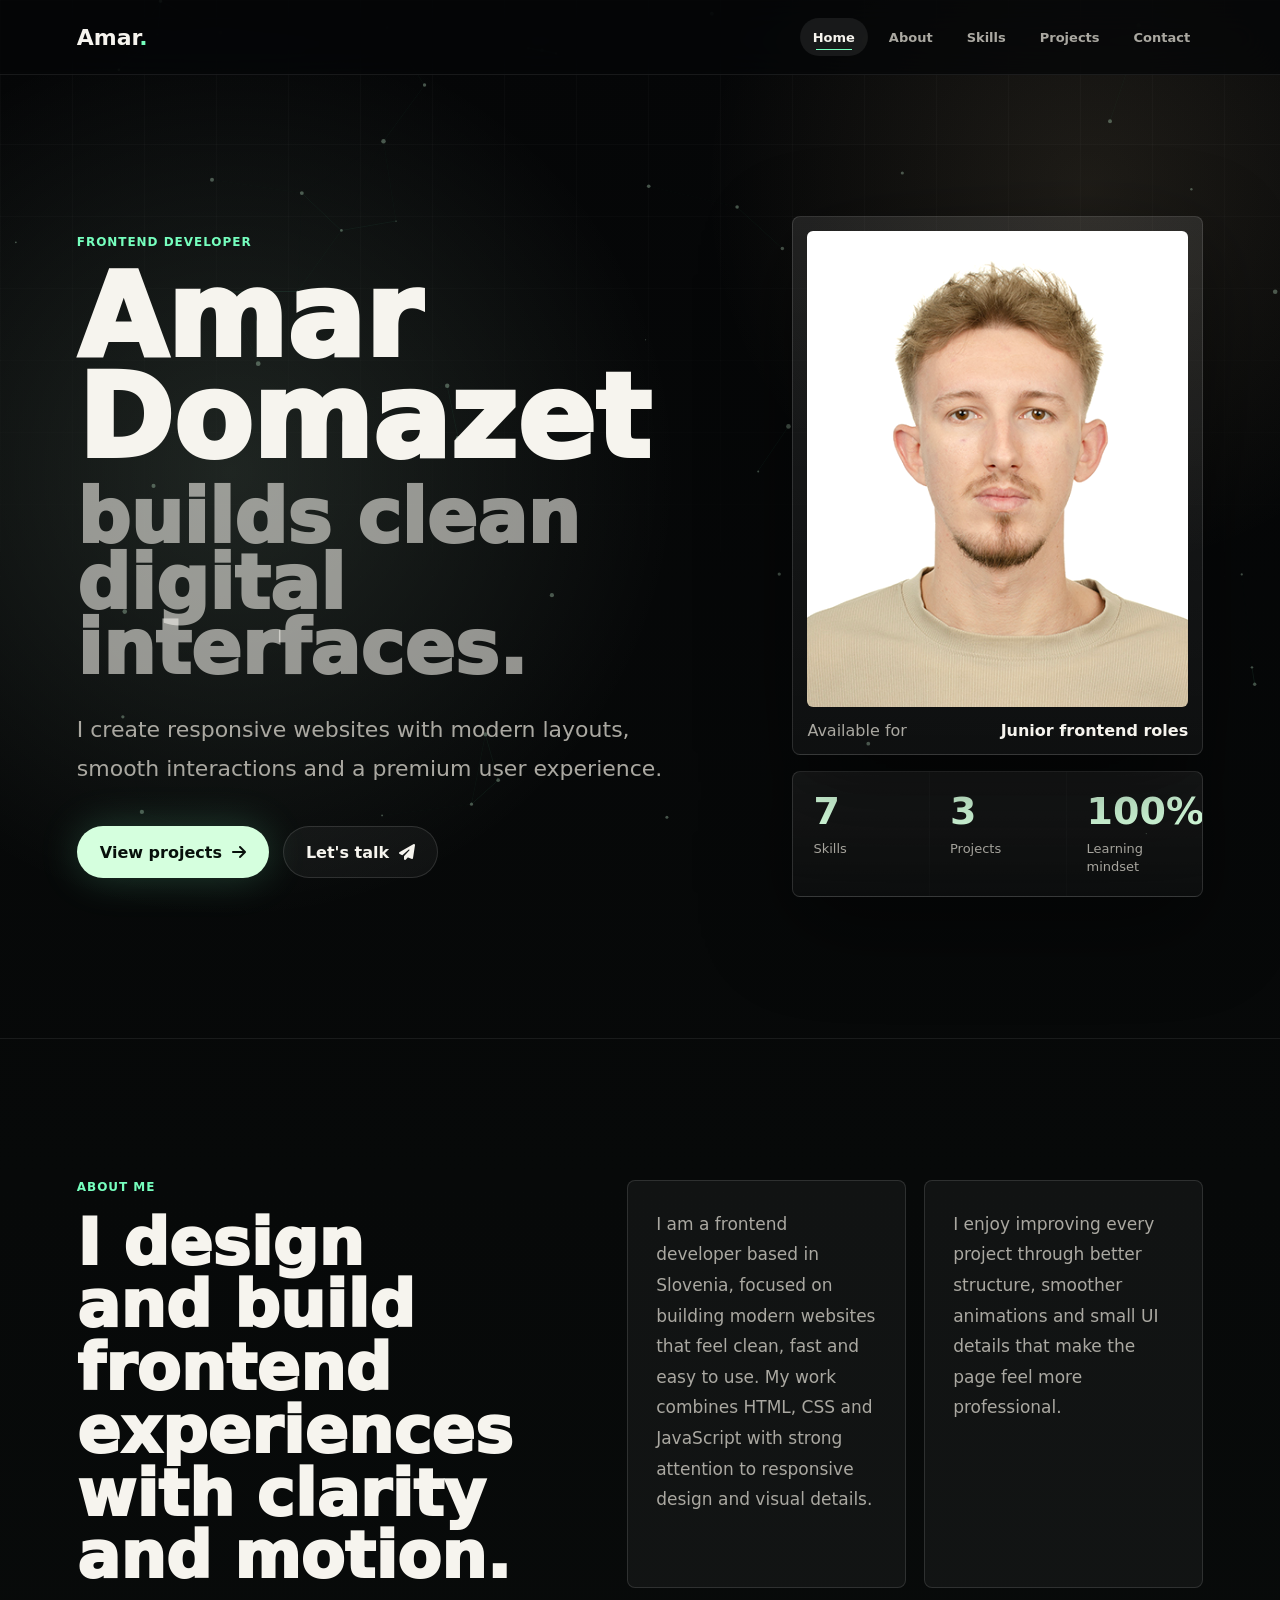
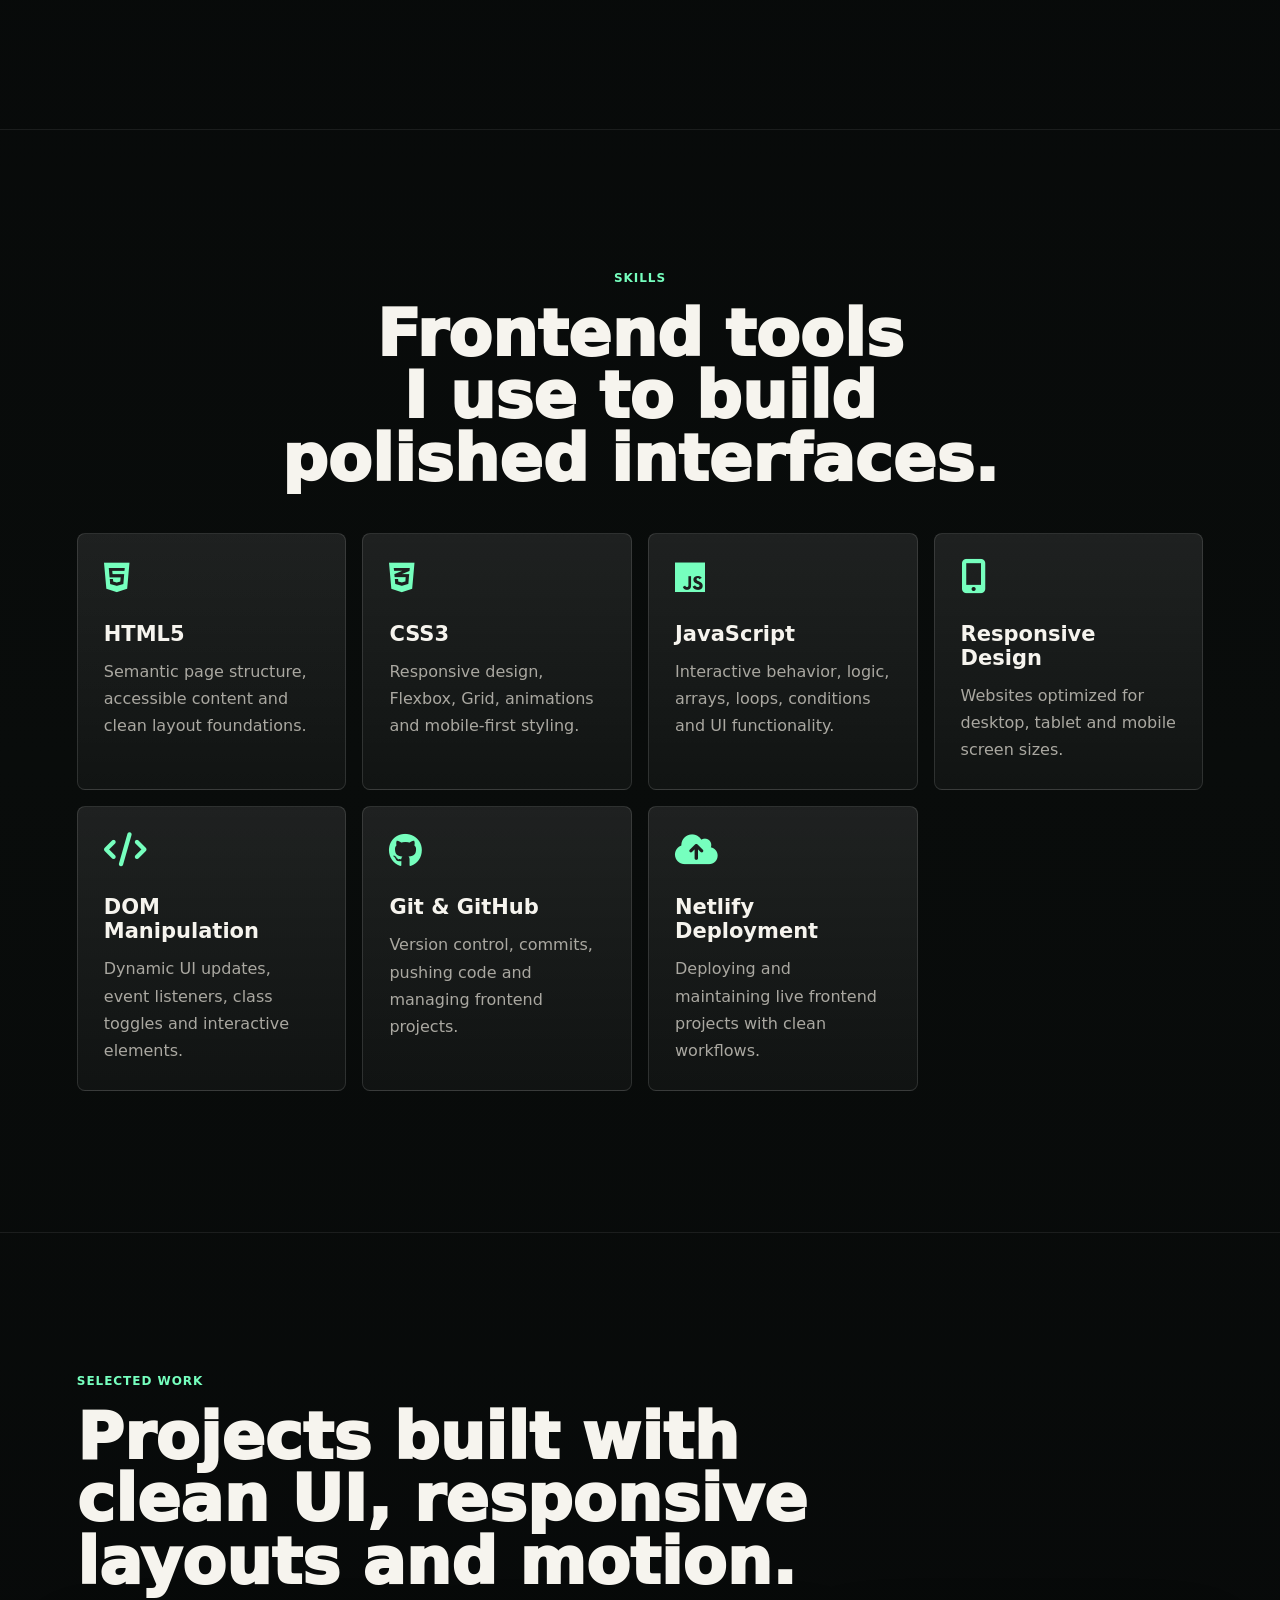
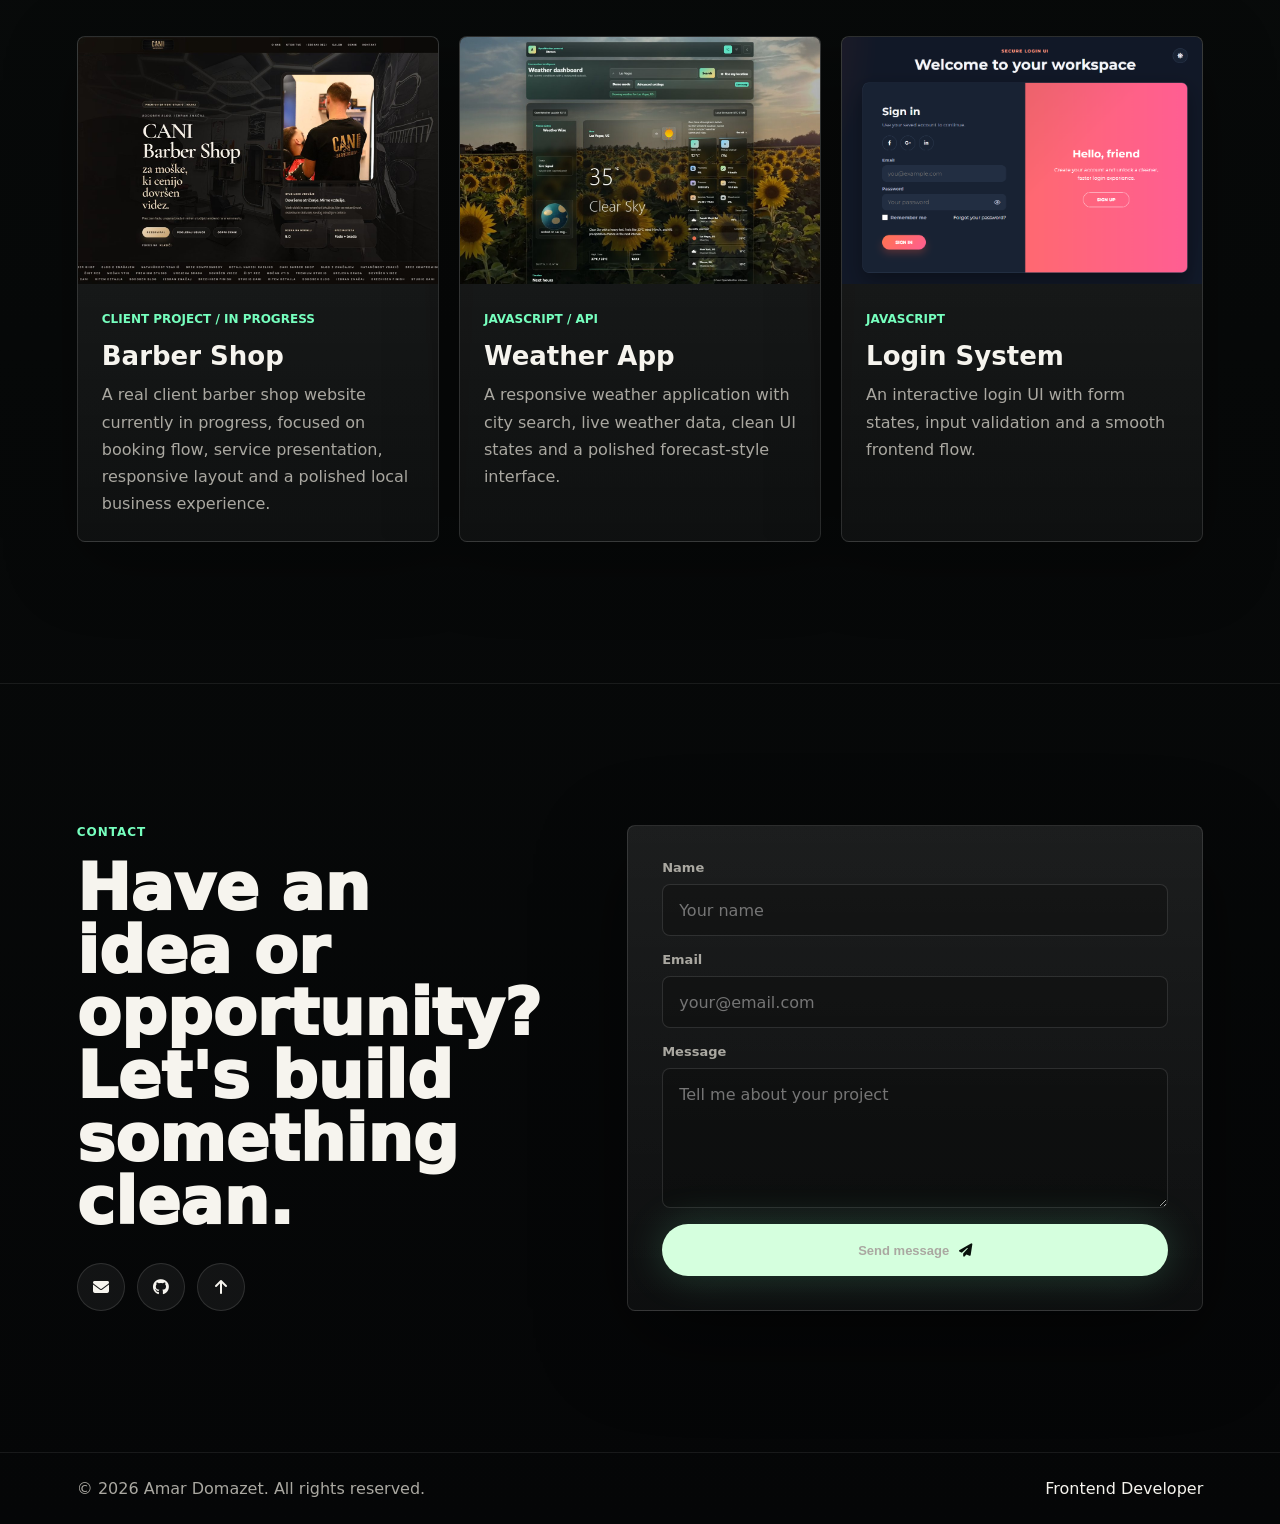
==== index.html @ f3301d68 "Add GitHub links to portfolio projects" ====
<!DOCTYPE html>
<html lang="en">
<head>
    <meta charset="UTF-8">
    <meta name="viewport" content="width=device-width, initial-scale=1.0">
    <meta name="description" content="Portfolio of Amar Domazet, a frontend developer focused on responsive websites, clean UI and smooth animations.">
    <title>Amar Domazet | Frontend Developer</title>
    <link rel="preconnect" href="https://cdnjs.cloudflare.com">
    <link rel="stylesheet" href="./style.css?v=20260505">
    <link rel="stylesheet" href="https://cdnjs.cloudflare.com/ajax/libs/font-awesome/6.5.0/css/all.min.css">
</head>
<body>
    <div class="scroll-progress" aria-hidden="true"></div>
    <canvas class="ambient-canvas" aria-hidden="true"></canvas>

    <nav class="navbar">
        <a class="brand" href="#home" aria-label="Amar Domazet home">
            Amar<span>.</span>
        </a>

        <ul>
            <li><a class="active" href="#home">Home</a></li>
            <li><a href="#about">About</a></li>
            <li><a href="#skills">Skills</a></li>
            <li><a href="#projects">Projects</a></li>
            <li><a href="#contact">Contact</a></li>
        </ul>
    </nav>

    <main>
        <section id="home" class="hero section-shell">
            <div class="hero-copy reveal">
                <p class="eyebrow">Frontend Developer</p>
                <h1 class="text-reveal">
                    Amar Domazet
                    <span>builds clean digital interfaces.</span>
                </h1>
                <p class="hero-lead">
                    I create responsive websites with modern layouts, smooth interactions and a premium user experience.
                </p>

                <div class="hero-actions">
                    <a class="button primary magnetic" href="#projects">
                        <span>View projects</span>
                        <i class="fa-solid fa-arrow-right"></i>
                    </a>
                    <a class="button ghost magnetic" href="#contact">
                        <span>Let's talk</span>
                        <i class="fa-solid fa-paper-plane"></i>
                    </a>
                </div>
            </div>

            <div class="hero-panel reveal">
                <div class="profile-card">
                    <img src="./me.jpg" alt="Amar Domazet">
                    <div>
                        <span>Available for</span>
                        <strong>Junior frontend roles</strong>
                    </div>
                </div>
                <div class="hero-stats">
                    <div>
                        <strong data-target="7">0</strong>
                        <span>Skills</span>
                    </div>
                    <div>
                        <strong data-target="3">0</strong>
                        <span>Projects</span>
                    </div>
                    <div>
                        <strong data-target="100" data-suffix="%">0%</strong>
                        <span>Learning mindset</span>
                    </div>
                </div>
            </div>
        </section>

        <section id="about" class="about section-shell reveal">
            <div class="section-heading">
                <p class="eyebrow">About me</p>
                <h2 class="text-reveal">I design and build frontend experiences with clarity and motion.</h2>
            </div>

            <div class="about-grid">
                <p>
                    I am a frontend developer based in Slovenia, focused on building modern websites that feel clean, fast and easy to use. My work combines HTML, CSS and JavaScript with strong attention to responsive design and visual details.
                </p>
                <p>
                    I enjoy improving every project through better structure, smoother animations and small UI details that make the page feel more professional.
                </p>
            </div>
        </section>

        <section id="skills" class="skills section-shell reveal">
            <div class="section-heading center">
                <p class="eyebrow">Skills</p>
                <h2 class="text-reveal">Frontend tools I use to build polished interfaces.</h2>
            </div>

            <div class="skills-grid">
                <article class="skill-card">
                    <i class="fab fa-html5"></i>
                    <h3>HTML5</h3>
                    <p>Semantic page structure, accessible content and clean layout foundations.</p>
                </article>
                <article class="skill-card">
                    <i class="fab fa-css3-alt"></i>
                    <h3>CSS3</h3>
                    <p>Responsive design, Flexbox, Grid, animations and mobile-first styling.</p>
                </article>
                <article class="skill-card">
                    <i class="fab fa-js"></i>
                    <h3>JavaScript</h3>
                    <p>Interactive behavior, logic, arrays, loops, conditions and UI functionality.</p>
                </article>
                <article class="skill-card">
                    <i class="fa-solid fa-mobile-screen-button"></i>
                    <h3>Responsive Design</h3>
                    <p>Websites optimized for desktop, tablet and mobile screen sizes.</p>
                </article>
                <article class="skill-card">
                    <i class="fa-solid fa-code"></i>
                    <h3>DOM Manipulation</h3>
                    <p>Dynamic UI updates, event listeners, class toggles and interactive elements.</p>
                </article>
                <article class="skill-card">
                    <i class="fab fa-github"></i>
                    <h3>Git & GitHub</h3>
                    <p>Version control, commits, pushing code and managing frontend projects.</p>
                </article>
                <article class="skill-card">
                    <i class="fa-solid fa-cloud-arrow-up"></i>
                    <h3>Netlify Deployment</h3>
                    <p>Deploying and maintaining live frontend projects with clean workflows.</p>
                </article>
            </div>
        </section>

        <section id="projects" class="projects section-shell reveal">
            <div class="section-heading">
                <p class="eyebrow">Selected work</p>
                <h2 class="text-reveal">Projects built with clean UI, responsive layouts and motion.</h2>
            </div>

            <div class="projects-grid">
                <article class="project-card">
                    <div class="project-image">
                        <img class="barber-preview" src="./barber-preview.jpg" alt="Barber Shop website preview">
                        <div class="project-overlay">
                            <a href="https://ammar1312.github.io/CANI-Barber-Shop/" class="mini-button" target="_blank" rel="noreferrer">Live preview</a>
                            <a href="https://github.com/ammar1312/CANI-Barber-Shop" class="mini-button muted" target="_blank" rel="noreferrer">GitHub</a>
                        </div>
                    </div>
                    <div class="project-info">
                        <span>Client project / In progress</span>
                        <h3>Barber Shop</h3>
                        <p>A real client barber shop website currently in progress, focused on booking flow, service presentation, responsive layout and a polished local business experience.</p>
                    </div>
                </article>

                <article class="project-card">
                    <div class="project-image">
                        <img src="./weather-preview.jpg" alt="Weather App preview">
                        <div class="project-overlay">
                            <a href="https://ammar1312.github.io/atmos-weather.app/" class="mini-button" target="_blank" rel="noreferrer">Live preview</a>
                            <a href="https://github.com/ammar1312/atmos-weather.app" class="mini-button muted" target="_blank" rel="noreferrer">GitHub</a>
                        </div>
                    </div>
                    <div class="project-info">
                        <span>JavaScript / API</span>
                        <h3>Weather App</h3>
                        <p>A responsive weather application with city search, live weather data, clean UI states and a polished forecast-style interface.</p>
                    </div>
                </article>

                <article class="project-card">
                    <div class="project-image">
                        <img src="./login-system.png" alt="Login System preview">
                        <div class="project-overlay">
                            <a href="https://ammar1312.github.io/Secure-Login-UI/" class="mini-button" target="_blank" rel="noreferrer">Live preview</a>
                            <a href="https://github.com/ammar1312/Secure-Login-UI" class="mini-button muted" target="_blank" rel="noreferrer">GitHub</a>
                        </div>
                    </div>
                    <div class="project-info">
                        <span>JavaScript</span>
                        <h3>Login System</h3>
                        <p>An interactive login UI with form states, input validation and a smooth frontend flow.</p>
                    </div>
                </article>

            </div>
        </section>

        <section id="contact" class="contact section-shell reveal">
            <div class="contact-copy">
                <p class="eyebrow">Contact</p>
                <h2 class="text-reveal">Have an idea or opportunity? Let's build something clean.</h2>
                <div class="social-links">
                    <a href="mailto:amardomazet6@gmail.com" aria-label="Email Amar">
                        <i class="fa-solid fa-envelope"></i>
                    </a>
                    <a href="https://github.com/ammar1312" target="_blank" rel="noreferrer" aria-label="GitHub profile">
                        <i class="fab fa-github"></i>
                    </a>
                    <a href="#home" aria-label="Back to top">
                        <i class="fa-solid fa-arrow-up"></i>
                    </a>
                </div>
            </div>

            <form class="contact-form" action="mailto:amardomazet6@gmail.com" method="post" enctype="text/plain">
                <label>
                    <span>Name</span>
                    <input type="text" name="name" placeholder="Your name" required>
                </label>
                <label>
                    <span>Email</span>
                    <input type="email" name="email" placeholder="your@email.com" required>
                </label>
                <label>
                    <span>Message</span>
                    <textarea name="message" rows="5" placeholder="Tell me about your project" required></textarea>
                </label>
                <button class="button primary magnetic" type="submit">
                    <span>Send message</span>
                    <i class="fa-solid fa-paper-plane"></i>
                </button>
            </form>
        </section>
    </main>

    <footer class="footer">
        <p>&copy; 2026 Amar Domazet. All rights reserved.</p>
        <span>Frontend Developer</span>
    </footer>

    <script>
        const reduceMotion = window.matchMedia("(prefers-reduced-motion: reduce)").matches;
        const reveals = document.querySelectorAll(".reveal");
        const navLinks = document.querySelectorAll(".navbar a[href^='#']");
        const sections = document.querySelectorAll("main section[id]");
        const progress = document.querySelector(".scroll-progress");
        const statNumbers = document.querySelectorAll("[data-target]");
        const magneticItems = document.querySelectorAll(".magnetic");
        const canvas = document.querySelector(".ambient-canvas");
        const ctx = canvas.getContext("2d");
        let statsPlayed = false;
        let particles = [];
        let mouse = { x: window.innerWidth / 2, y: window.innerHeight / 2 };

        const revealObserver = new IntersectionObserver((entries) => {
            entries.forEach((entry) => {
                if (entry.isIntersecting) {
                    entry.target.classList.add("active");
                }
            });
        }, { threshold: 0.16 });

        reveals.forEach((el, index) => {
            el.style.setProperty("--delay", `${Math.min(index * 0.08, 0.32)}s`);
            revealObserver.observe(el);
        });

        const updatePageState = () => {
            const scrollable = document.documentElement.scrollHeight - window.innerHeight;
            const scrollAmount = scrollable > 0 ? window.scrollY / scrollable : 0;
            let current = "home";

            progress.style.transform = `scaleX(${scrollAmount})`;

            sections.forEach((section) => {
                if (window.scrollY >= section.offsetTop - 180) {
                    current = section.id;
                }
            });

            navLinks.forEach((link) => {
                link.classList.toggle("active", link.getAttribute("href") === `#${current}`);
            });
        };

        const animateStats = () => {
            if (statsPlayed) {
                return;
            }

            const stats = document.querySelector(".hero-stats");
            const statsTop = stats.getBoundingClientRect().top;

            if (statsTop > window.innerHeight - 80) {
                return;
            }

            statsPlayed = true;

            statNumbers.forEach((number) => {
                const target = Number(number.dataset.target);
                const suffix = number.dataset.suffix || "";
                const duration = 1100;
                const start = performance.now();

                const tick = (time) => {
                    const progressValue = Math.min((time - start) / duration, 1);
                    const eased = 1 - Math.pow(1 - progressValue, 3);
                    number.textContent = `${Math.round(target * eased)}${suffix}`;

                    if (progressValue < 1) {
                        requestAnimationFrame(tick);
                    }
                };

                requestAnimationFrame(tick);
            });
        };

        window.addEventListener("scroll", () => {
            updatePageState();
            animateStats();
        }, { passive: true });

        window.addEventListener("load", () => {
            updatePageState();
            animateStats();
        });

        if (reduceMotion) {
            statNumbers.forEach((number) => {
                number.textContent = `${number.dataset.target}${number.dataset.suffix || ""}`;
            });
            statsPlayed = true;
        } else {
            magneticItems.forEach((item) => {
                item.addEventListener("mousemove", (event) => {
                    const rect = item.getBoundingClientRect();
                    const x = event.clientX - rect.left - rect.width / 2;
                    const y = event.clientY - rect.top - rect.height / 2;
                    item.style.transform = `translate(${x * 0.14}px, ${y * 0.2}px)`;
                });

                item.addEventListener("mouseleave", () => {
                    item.style.transform = "";
                });
            });

            window.addEventListener("mousemove", (event) => {
                mouse = { x: event.clientX, y: event.clientY };
            });

            const resizeCanvas = () => {
                const ratio = Math.min(window.devicePixelRatio || 1, 2);
                canvas.width = window.innerWidth * ratio;
                canvas.height = window.innerHeight * ratio;
                canvas.style.width = `${window.innerWidth}px`;
                canvas.style.height = `${window.innerHeight}px`;
                ctx.setTransform(ratio, 0, 0, ratio, 0, 0);

                const count = window.innerWidth < 720 ? 32 : 58;
                particles = Array.from({ length: count }, () => ({
                    x: Math.random() * window.innerWidth,
                    y: Math.random() * window.innerHeight,
                    vx: (Math.random() - 0.5) * 0.28,
                    vy: (Math.random() - 0.5) * 0.28,
                    size: Math.random() * 1.8 + 0.6
                }));
            };

            const drawAmbient = () => {
                ctx.clearRect(0, 0, window.innerWidth, window.innerHeight);

                particles.forEach((particle, index) => {
                    const mouseDistance = Math.hypot(particle.x - mouse.x, particle.y - mouse.y);

                    if (mouseDistance < 150) {
                        particle.x += (particle.x - mouse.x) * 0.004;
                        particle.y += (particle.y - mouse.y) * 0.004;
                    }

                    particle.x += particle.vx;
                    particle.y += particle.vy;

                    if (particle.x < 0 || particle.x > window.innerWidth) particle.vx *= -1;
                    if (particle.y < 0 || particle.y > window.innerHeight) particle.vy *= -1;

                    ctx.beginPath();
                    ctx.arc(particle.x, particle.y, particle.size, 0, Math.PI * 2);
                    ctx.fillStyle = "rgba(213, 255, 222, 0.48)";
                    ctx.fill();

                    for (let i = index + 1; i < particles.length; i += 1) {
                        const other = particles[i];
                        const distance = Math.hypot(particle.x - other.x, particle.y - other.y);

                        if (distance < 110) {
                            ctx.beginPath();
                            ctx.moveTo(particle.x, particle.y);
                            ctx.lineTo(other.x, other.y);
                            ctx.strokeStyle = `rgba(118, 255, 190, ${0.14 * (1 - distance / 110)})`;
                            ctx.stroke();
                        }
                    }
                });

                requestAnimationFrame(drawAmbient);
            };

            resizeCanvas();
            drawAmbient();
            window.addEventListener("resize", resizeCanvas);
        }
    </script>
</body>
</html>
---- style.css ----
:root {
    --bg: #050607;
    --bg-soft: #0a0d0c;
    --surface: rgba(255, 255, 255, 0.055);
    --surface-strong: rgba(255, 255, 255, 0.095);
    --text: #f6f4ee;
    --muted: #aaa8a1;
    --line: rgba(255, 255, 255, 0.12);
    --accent: #d5ffde;
    --accent-2: #76ffbe;
    --warm: #f0d2a0;
    --shadow: 0 28px 90px rgba(0, 0, 0, 0.48);
}

* {
    box-sizing: border-box;
}

html {
    scroll-behavior: smooth;
}

body {
    margin: 0;
    overflow-x: hidden;
    background:
        radial-gradient(circle at 18% 10%, rgba(213, 255, 222, 0.12), transparent 28rem),
        radial-gradient(circle at 85% 4%, rgba(240, 210, 160, 0.11), transparent 24rem),
        linear-gradient(180deg, #050607 0%, #090c0b 50%, #050607 100%);
    color: var(--text);
    font-family: Inter, ui-sans-serif, system-ui, -apple-system, BlinkMacSystemFont, "Segoe UI", Arial, sans-serif;
}

body::before {
    content: "";
    position: fixed;
    inset: 0;
    z-index: 0;
    pointer-events: none;
    background-image:
        linear-gradient(rgba(255, 255, 255, 0.028) 1px, transparent 1px),
        linear-gradient(90deg, rgba(255, 255, 255, 0.028) 1px, transparent 1px);
    background-size: 72px 72px;
    mask-image: linear-gradient(to bottom, black, transparent 78%);
    animation: gridMove 24s linear infinite;
}

a {
    color: inherit;
}

img {
    display: block;
    max-width: 100%;
}

.scroll-progress {
    position: fixed;
    top: 0;
    left: 0;
    z-index: 40;
    width: 100%;
    height: 3px;
    background: linear-gradient(90deg, var(--accent), var(--accent-2), var(--warm));
    box-shadow: 0 0 24px rgba(118, 255, 190, 0.48);
    pointer-events: none;
    transform: scaleX(0);
    transform-origin: left;
}

.ambient-canvas {
    position: fixed;
    inset: 0;
    z-index: 0;
    pointer-events: none;
    opacity: 0.65;
}

.navbar,
main,
.footer {
    position: relative;
    z-index: 2;
}

.navbar {
    position: sticky;
    top: 0;
    z-index: 25;
    display: flex;
    align-items: center;
    justify-content: space-between;
    gap: 22px;
    padding: 18px clamp(20px, 6vw, 82px);
    border-bottom: 1px solid rgba(255, 255, 255, 0.08);
    background: rgba(5, 6, 7, 0.74);
    backdrop-filter: blur(18px);
    animation: navIn 0.7s ease both;
}

.brand {
    color: var(--text);
    font-size: 22px;
    font-weight: 900;
    letter-spacing: 0;
    text-decoration: none;
}

.brand span {
    color: var(--accent-2);
}

.navbar ul {
    display: flex;
    align-items: center;
    gap: 8px;
    padding: 0;
    margin: 0;
    list-style: none;
}

.navbar a:not(.brand) {
    position: relative;
    display: inline-flex;
    align-items: center;
    min-height: 38px;
    padding: 0 13px;
    border-radius: 999px;
    color: var(--muted);
    font-size: 13px;
    font-weight: 760;
    text-decoration: none;
    transition: color 0.2s ease, background 0.2s ease;
}

.navbar a:not(.brand)::after {
    content: "";
    position: absolute;
    left: 16px;
    right: 16px;
    bottom: 6px;
    height: 1px;
    background: var(--accent-2);
    transform: scaleX(0);
    transform-origin: left;
    transition: transform 0.24s ease;
}

.navbar a:not(.brand):hover,
.navbar a:not(.brand).active {
    color: var(--text);
    background: rgba(255, 255, 255, 0.075);
}

.navbar a:not(.brand):hover::after,
.navbar a:not(.brand).active::after {
    transform: scaleX(1);
}

.section-shell {
    padding: clamp(82px, 11vw, 150px) clamp(20px, 6vw, 82px);
}

.hero {
    display: grid;
    grid-template-columns: minmax(0, 1.1fr) minmax(320px, 0.72fr);
    align-items: center;
    gap: clamp(36px, 7vw, 88px);
    min-height: calc(100vh - 75px);
}

.eyebrow {
    margin: 0 0 18px;
    color: var(--accent-2);
    font-size: 12px;
    font-weight: 900;
    letter-spacing: 0.08em;
    text-transform: uppercase;
}

.hero h1,
.section-heading h2,
.contact h2 {
    margin: 0;
    letter-spacing: 0;
    text-wrap: balance;
}

.hero h1 {
    max-width: 900px;
    font-size: clamp(54px, 9vw, 118px);
    line-height: 0.88;
    font-weight: 950;
}

.hero h1 span {
    display: block;
    margin-top: 16px;
    color: rgba(246, 244, 238, 0.58);
    font-size: clamp(32px, 5.8vw, 78px);
}

.hero-lead {
    max-width: 680px;
    margin: 30px 0 0;
    color: var(--muted);
    font-size: clamp(18px, 2vw, 22px);
    line-height: 1.75;
}

.hero-actions {
    display: flex;
    flex-wrap: wrap;
    gap: 14px;
    margin-top: 38px;
}

.button {
    position: relative;
    overflow: hidden;
    display: inline-flex;
    align-items: center;
    justify-content: center;
    gap: 10px;
    min-height: 52px;
    padding: 0 22px;
    border: 1px solid transparent;
    border-radius: 999px;
    font-weight: 900;
    text-decoration: none;
    transition: transform 0.2s ease, box-shadow 0.2s ease, border-color 0.2s ease, background 0.2s ease;
}

.button::before {
    content: "";
    position: absolute;
    inset: 0;
    background: linear-gradient(120deg, transparent, rgba(255, 255, 255, 0.42), transparent);
    transform: translateX(-130%);
    transition: transform 0.55s ease;
}

.button:hover::before {
    transform: translateX(130%);
}

.button span,
.button i {
    position: relative;
    z-index: 1;
}

.button.primary {
    background: var(--accent);
    color: #08100b;
    box-shadow: 0 0 40px rgba(118, 255, 190, 0.2);
}

.button.primary:hover {
    box-shadow: 0 0 54px rgba(118, 255, 190, 0.34);
}

.button.ghost {
    border-color: var(--line);
    background: rgba(255, 255, 255, 0.045);
    color: var(--text);
}

.hero-panel {
    display: grid;
    gap: 16px;
}

.profile-card,
.hero-stats,
.skill-card,
.project-card,
.contact-form {
    border: 1px solid var(--line);
    border-radius: 8px;
    background: linear-gradient(180deg, rgba(255, 255, 255, 0.09), rgba(255, 255, 255, 0.035));
    box-shadow: var(--shadow);
}

.profile-card {
    position: relative;
    overflow: hidden;
    padding: 14px;
}

.profile-card::after {
    content: "";
    position: absolute;
    inset: 0;
    background: linear-gradient(115deg, transparent 10%, rgba(255, 255, 255, 0.2), transparent 34%);
    transform: translateX(-120%);
    animation: imageShine 5s ease-in-out infinite;
}

.profile-card img {
    width: 100%;
    aspect-ratio: 4 / 5;
    border-radius: 6px;
    object-fit: cover;
    filter: saturate(0.92) contrast(1.06);
}

.profile-card div {
    display: flex;
    align-items: center;
    justify-content: space-between;
    gap: 16px;
    margin-top: 14px;
    color: var(--muted);
}

.profile-card strong {
    color: var(--text);
    text-align: right;
}

.hero-stats {
    display: grid;
    grid-template-columns: repeat(3, minmax(0, 1fr));
    gap: 1px;
    overflow: hidden;
    padding: 0;
}

.hero-stats div {
    min-height: 112px;
    padding: 20px;
    background: rgba(0, 0, 0, 0.18);
}

.hero-stats strong {
    display: block;
    color: var(--accent);
    font-size: clamp(26px, 4vw, 38px);
    line-height: 1;
}

.hero-stats span {
    display: block;
    margin-top: 10px;
    color: var(--muted);
    font-size: 13px;
    line-height: 1.4;
}

.about,
.contact {
    display: grid;
    grid-template-columns: minmax(0, 0.8fr) minmax(0, 1fr);
    gap: clamp(34px, 7vw, 90px);
    border-top: 1px solid rgba(255, 255, 255, 0.08);
}

.section-heading h2,
.contact h2 {
    max-width: 820px;
    font-size: clamp(34px, 5vw, 68px);
    line-height: 0.98;
    font-weight: 920;
}

.section-heading.center {
    max-width: 820px;
    margin: 0 auto 42px;
    text-align: center;
}

.about-grid {
    display: grid;
    grid-template-columns: repeat(2, minmax(0, 1fr));
    gap: 18px;
}

.about-grid p {
    min-height: 240px;
    margin: 0;
    padding: 28px;
    border: 1px solid var(--line);
    border-radius: 8px;
    background: rgba(255, 255, 255, 0.045);
    color: var(--muted);
    font-size: 17px;
    line-height: 1.8;
}

.skills,
.projects {
    border-top: 1px solid rgba(255, 255, 255, 0.08);
}

.skills-grid {
    display: grid;
    grid-template-columns: repeat(4, minmax(0, 1fr));
    gap: 16px;
}

.skill-card {
    position: relative;
    overflow: hidden;
    min-height: 238px;
    padding: 26px;
    box-shadow: none;
    transition: transform 0.24s ease, border-color 0.24s ease, background 0.24s ease;
}

.skill-card::before {
    content: "";
    position: absolute;
    inset: 0;
    background: radial-gradient(circle at top right, rgba(118, 255, 190, 0.18), transparent 42%);
    opacity: 0;
    transition: opacity 0.24s ease;
}

.skill-card:hover {
    transform: translateY(-10px);
    border-color: rgba(118, 255, 190, 0.42);
    background: rgba(255, 255, 255, 0.075);
}

.skill-card:hover::before {
    opacity: 1;
}

.skill-card i,
.skill-card h3,
.skill-card p {
    position: relative;
    z-index: 1;
}

.skill-card i {
    color: var(--accent-2);
    font-size: 34px;
}

.skill-card h3 {
    margin: 28px 0 12px;
    font-size: 21px;
}

.skill-card p {
    margin: 0;
    color: var(--muted);
    line-height: 1.7;
}

.projects .section-heading {
    margin-bottom: 42px;
}

.projects-grid {
    display: grid;
    grid-template-columns: repeat(3, minmax(0, 1fr));
    gap: 20px;
}

.project-card {
    overflow: hidden;
    box-shadow: 0 20px 70px rgba(0, 0, 0, 0.34);
    transition: transform 0.28s ease, border-color 0.28s ease;
}

.project-card:hover {
    transform: translateY(-12px);
    border-color: rgba(213, 255, 222, 0.4);
}

.project-image {
    position: relative;
    overflow: hidden;
}

.project-image img {
    width: 100%;
    aspect-ratio: 16 / 11;
    object-fit: cover;
    object-position: top center;
    transition: transform 0.55s ease, filter 0.55s ease;
}

.project-image img.barber-preview {
    object-position: top center;
}

.project-card:hover img {
    filter: saturate(1.12) contrast(1.06);
    transform: scale(1.08);
}

.project-overlay {
    position: absolute;
    inset: 0;
    display: flex;
    align-items: flex-end;
    gap: 10px;
    padding: 18px;
    background: linear-gradient(to top, rgba(5, 6, 7, 0.86), transparent 62%);
    opacity: 0;
    transform: translateY(12px);
    transition: opacity 0.28s ease, transform 0.28s ease;
}

.project-card:hover .project-overlay {
    opacity: 1;
    transform: translateY(0);
}

.mini-button {
    display: inline-flex;
    align-items: center;
    justify-content: center;
    min-height: 38px;
    padding: 0 14px;
    border-radius: 999px;
    background: var(--accent);
    color: #08100b;
    font-size: 13px;
    font-weight: 900;
    text-decoration: none;
}

.mini-button.muted {
    border: 1px solid var(--line);
    background: rgba(255, 255, 255, 0.1);
    color: var(--text);
}

.project-info {
    padding: 24px;
}

.project-info span {
    color: var(--accent-2);
    font-size: 12px;
    font-weight: 900;
    text-transform: uppercase;
}

.project-info h3 {
    margin: 14px 0 10px;
    font-size: 26px;
}

.project-info p {
    margin: 0;
    color: var(--muted);
    line-height: 1.7;
}

.contact-copy {
    align-self: start;
}

.social-links {
    display: flex;
    gap: 12px;
    margin-top: 30px;
}

.social-links a {
    display: inline-flex;
    align-items: center;
    justify-content: center;
    width: 48px;
    height: 48px;
    border: 1px solid var(--line);
    border-radius: 50%;
    background: rgba(255, 255, 255, 0.055);
    color: var(--text);
    text-decoration: none;
    transition: transform 0.22s ease, border-color 0.22s ease, background 0.22s ease;
}

.social-links a:hover {
    transform: translateY(-5px);
    border-color: rgba(118, 255, 190, 0.52);
    background: rgba(118, 255, 190, 0.1);
}

.contact-form {
    display: grid;
    gap: 16px;
    padding: clamp(22px, 4vw, 34px);
}

.contact-form label {
    display: grid;
    gap: 9px;
}

.contact-form span {
    color: var(--muted);
    font-size: 13px;
    font-weight: 800;
}

.contact-form input,
.contact-form textarea {
    width: 100%;
    border: 1px solid rgba(255, 255, 255, 0.12);
    border-radius: 8px;
    background: rgba(0, 0, 0, 0.22);
    color: var(--text);
    font: inherit;
    outline: none;
    transition: border-color 0.2s ease, box-shadow 0.2s ease, background 0.2s ease;
}

.contact-form input {
    min-height: 52px;
    padding: 0 16px;
}

.contact-form textarea {
    resize: vertical;
    min-height: 140px;
    padding: 16px;
}

.contact-form input:focus,
.contact-form textarea:focus {
    border-color: rgba(118, 255, 190, 0.62);
    background: rgba(255, 255, 255, 0.055);
    box-shadow: 0 0 0 4px rgba(118, 255, 190, 0.08);
}

.footer {
    display: flex;
    align-items: center;
    justify-content: space-between;
    gap: 18px;
    padding: 26px clamp(20px, 6vw, 82px);
    border-top: 1px solid rgba(255, 255, 255, 0.08);
    color: var(--muted);
}

.footer p {
    margin: 0;
}

.footer span {
    color: var(--text);
}

.reveal {
    opacity: 0;
    transform: translateY(34px);
    transition: opacity 0.78s ease, transform 0.78s ease;
    transition-delay: var(--delay, 0s);
}

.reveal.active {
    opacity: 1;
    transform: translateY(0);
}

.text-reveal {
    animation: textRise 0.9s ease both;
}

@keyframes navIn {
    from {
        opacity: 0;
        transform: translateY(-18px);
    }
    to {
        opacity: 1;
        transform: translateY(0);
    }
}

@keyframes textRise {
    from {
        opacity: 0;
        transform: translateY(22px);
        filter: blur(8px);
    }
    to {
        opacity: 1;
        transform: translateY(0);
        filter: blur(0);
    }
}

@keyframes imageShine {
    0%,
    45% {
        transform: translateX(-120%);
    }
    68%,
    100% {
        transform: translateX(120%);
    }
}

@keyframes gridMove {
    from {
        background-position: 0 0;
    }
    to {
        background-position: 72px 72px;
    }
}

@media (max-width: 1080px) {
    .hero,
    .about,
    .contact {
        grid-template-columns: 1fr;
    }

    .hero {
        min-height: auto;
    }

    .hero-panel {
        max-width: 520px;
    }

    .skills-grid {
        grid-template-columns: repeat(2, minmax(0, 1fr));
    }

    .projects-grid {
        grid-template-columns: 1fr;
    }
}

@media (max-width: 720px) {
    .navbar {
        align-items: flex-start;
        flex-direction: column;
        padding-block: 14px;
    }

    .navbar ul {
        width: 100%;
        overflow-x: auto;
        padding-bottom: 4px;
    }

    .navbar a:not(.brand) {
        white-space: nowrap;
    }

    .section-shell {
        padding-block: 72px;
    }

    .hero h1 {
        font-size: 48px;
    }

    .hero h1 span {
        font-size: 32px;
        line-height: 1.02;
    }

    .hero-actions,
    .button {
        width: 100%;
    }

    .hero-stats,
    .about-grid,
    .skills-grid {
        grid-template-columns: 1fr;
    }

    .about-grid p {
        min-height: auto;
    }

    .project-overlay {
        opacity: 1;
        transform: none;
    }

    .footer {
        align-items: flex-start;
        flex-direction: column;
    }
}

@media (prefers-reduced-motion: reduce) {
    *,
    *::before,
    *::after {
        animation-duration: 0.01ms !important;
        animation-iteration-count: 1 !important;
        scroll-behavior: auto !important;
        transition-duration: 0.01ms !important;
    }

    .ambient-canvas {
        display: none;
    }
}
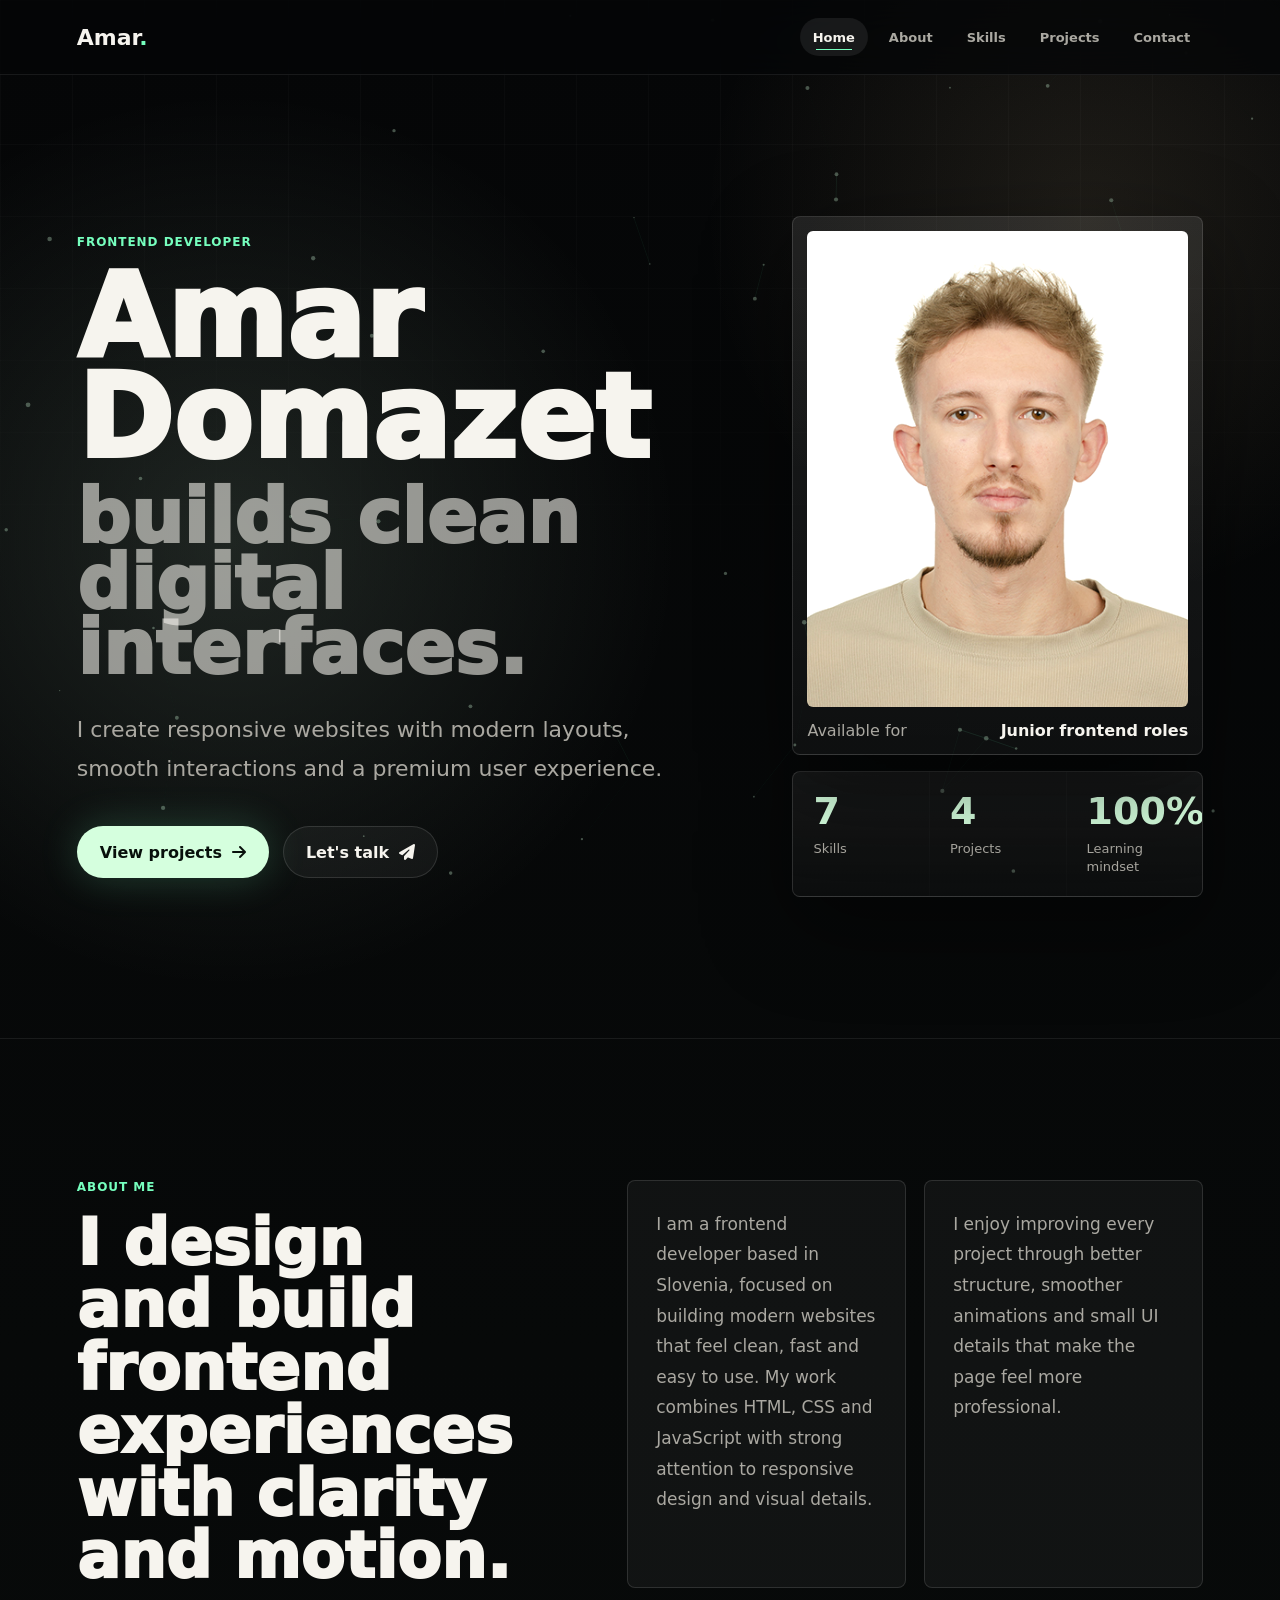
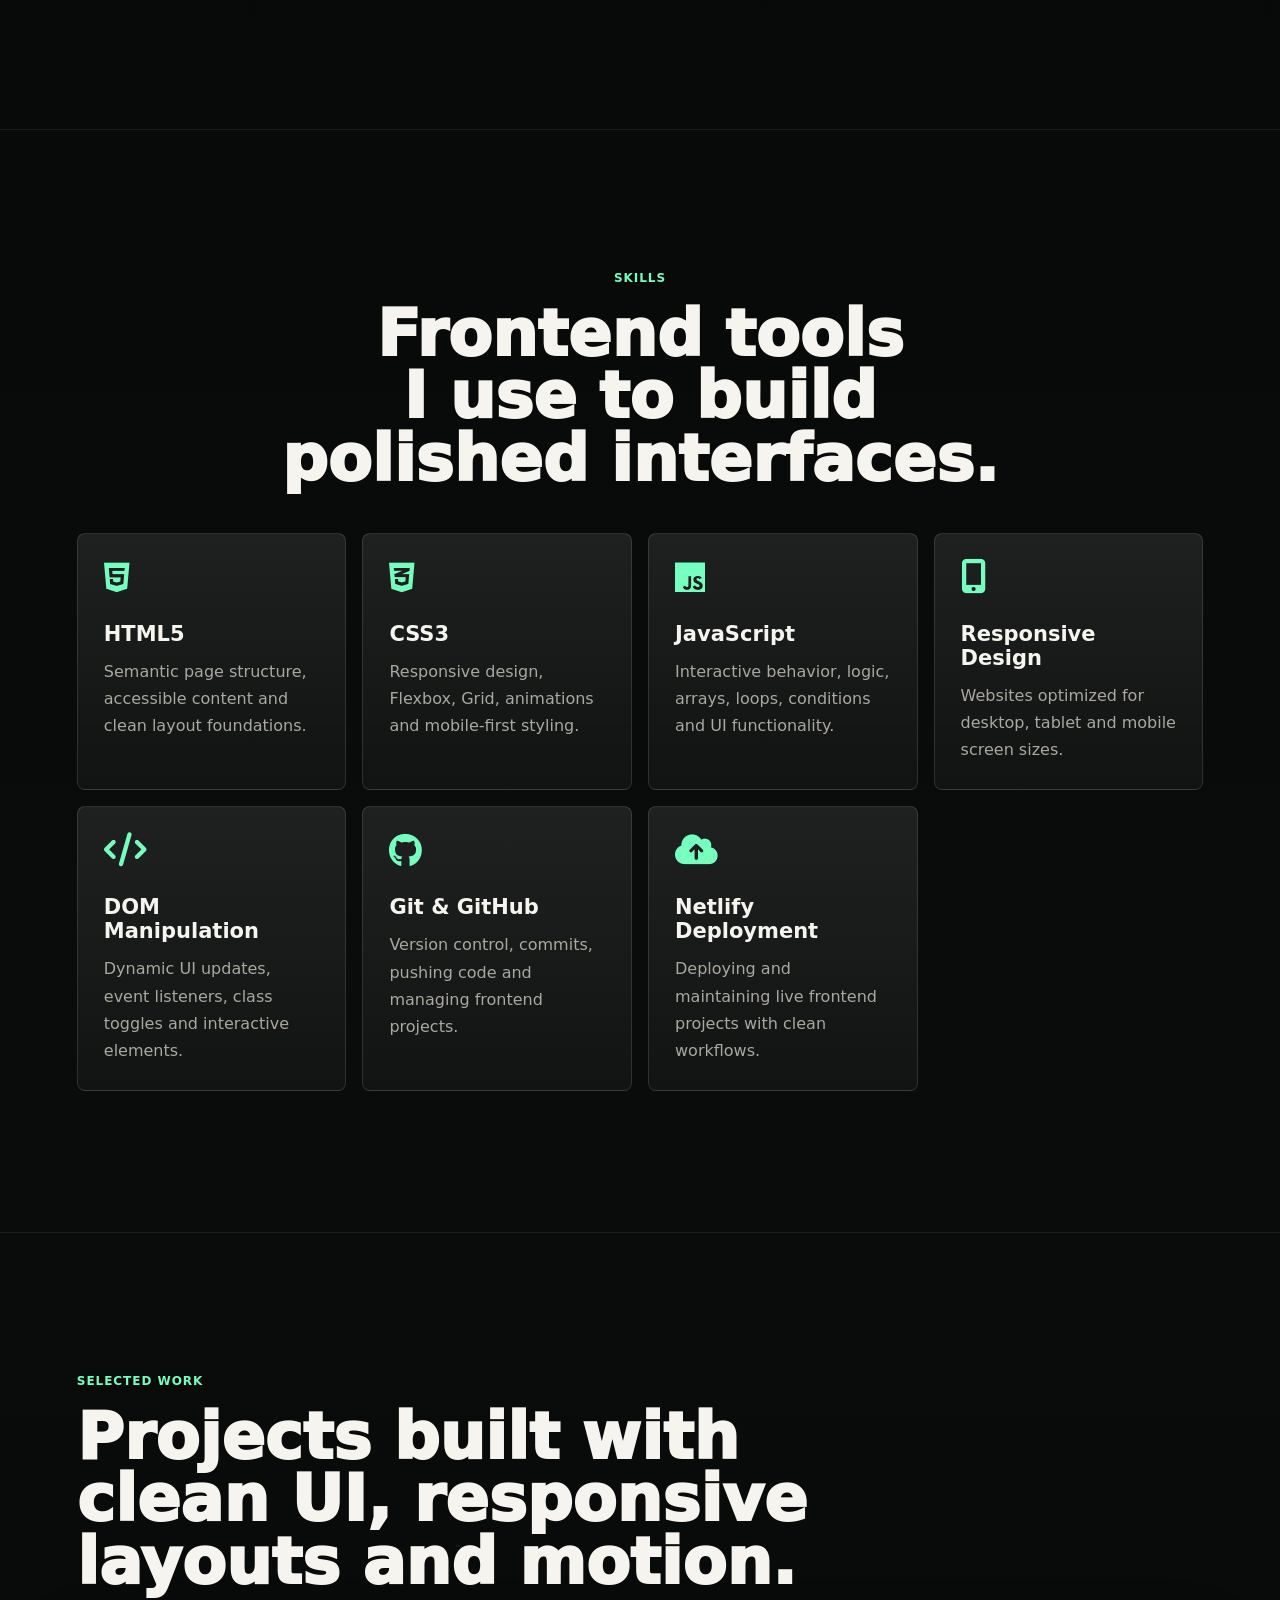
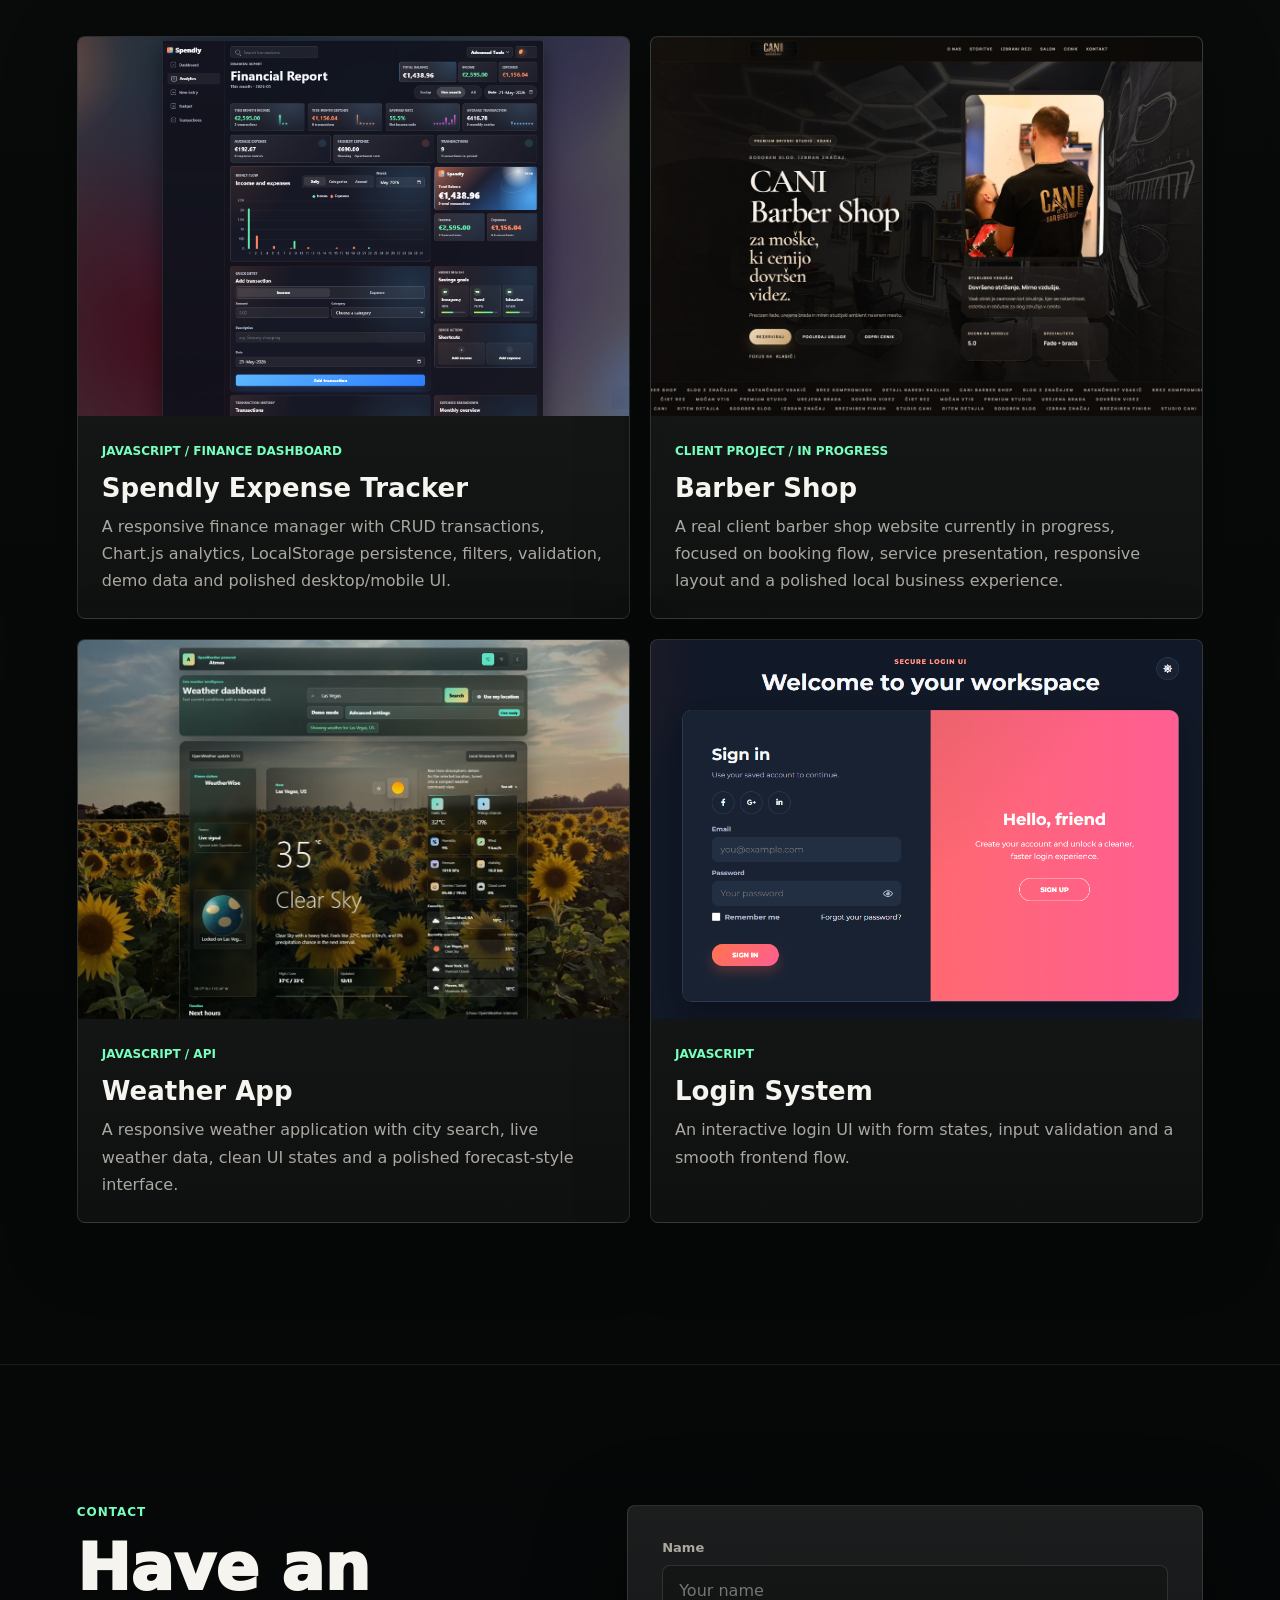
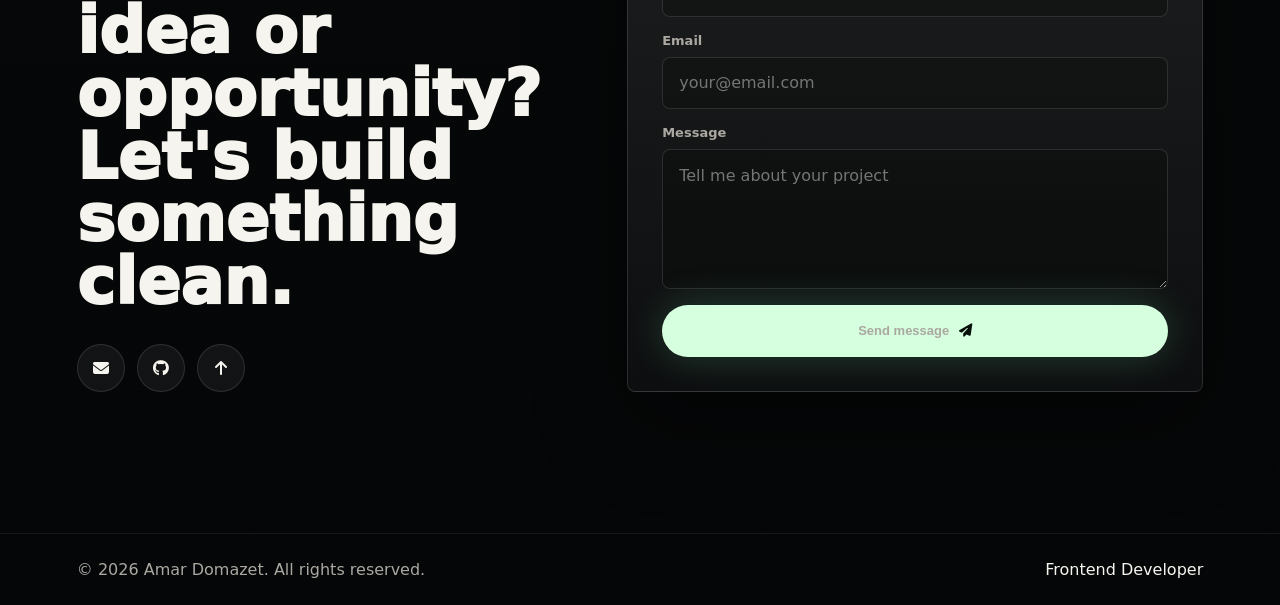
==== commit 394af895: "Add Spendly project to portfolio" ====
--- a/index.html
+++ b/index.html
@@ -6,7 +6,7 @@
     <meta name="description" content="Portfolio of Amar Domazet, a frontend developer focused on responsive websites, clean UI and smooth animations.">
     <title>Amar Domazet | Frontend Developer</title>
     <link rel="preconnect" href="https://cdnjs.cloudflare.com">
-    <link rel="stylesheet" href="./style.css?v=20260505">
+    <link rel="stylesheet" href="./style.css?v=20260521">
     <link rel="stylesheet" href="https://cdnjs.cloudflare.com/ajax/libs/font-awesome/6.5.0/css/all.min.css">
 </head>
 <body>
@@ -65,7 +65,7 @@
                         <span>Skills</span>
                     </div>
                     <div>
-                        <strong data-target="3">0</strong>
+                        <strong data-target="4">0</strong>
                         <span>Projects</span>
                     </div>
                     <div>
@@ -144,6 +144,21 @@
             </div>
 
             <div class="projects-grid">
+                <article class="project-card">
+                    <div class="project-image">
+                        <img src="./spendly-preview.png" alt="Spendly expense tracker dashboard preview">
+                        <div class="project-overlay">
+                            <a href="https://ammar1312.github.io/spendly-expense-tracker/" class="mini-button" target="_blank" rel="noreferrer">Live preview</a>
+                            <a href="https://github.com/ammar1312/spendly-expense-tracker" class="mini-button muted" target="_blank" rel="noreferrer">GitHub</a>
+                        </div>
+                    </div>
+                    <div class="project-info">
+                        <span>JavaScript / Finance Dashboard</span>
+                        <h3>Spendly Expense Tracker</h3>
+                        <p>A responsive finance manager with CRUD transactions, Chart.js analytics, LocalStorage persistence, filters, validation, demo data and polished desktop/mobile UI.</p>
+                    </div>
+                </article>
+
                 <article class="project-card">
                     <div class="project-image">
                         <img class="barber-preview" src="./barber-preview.jpg" alt="Barber Shop website preview">
--- a/style.css
+++ b/style.css
@@ -456,7 +456,7 @@
 
 .projects-grid {
     display: grid;
-    grid-template-columns: repeat(3, minmax(0, 1fr));
+    grid-template-columns: repeat(2, minmax(0, 1fr));
     gap: 20px;
 }
 
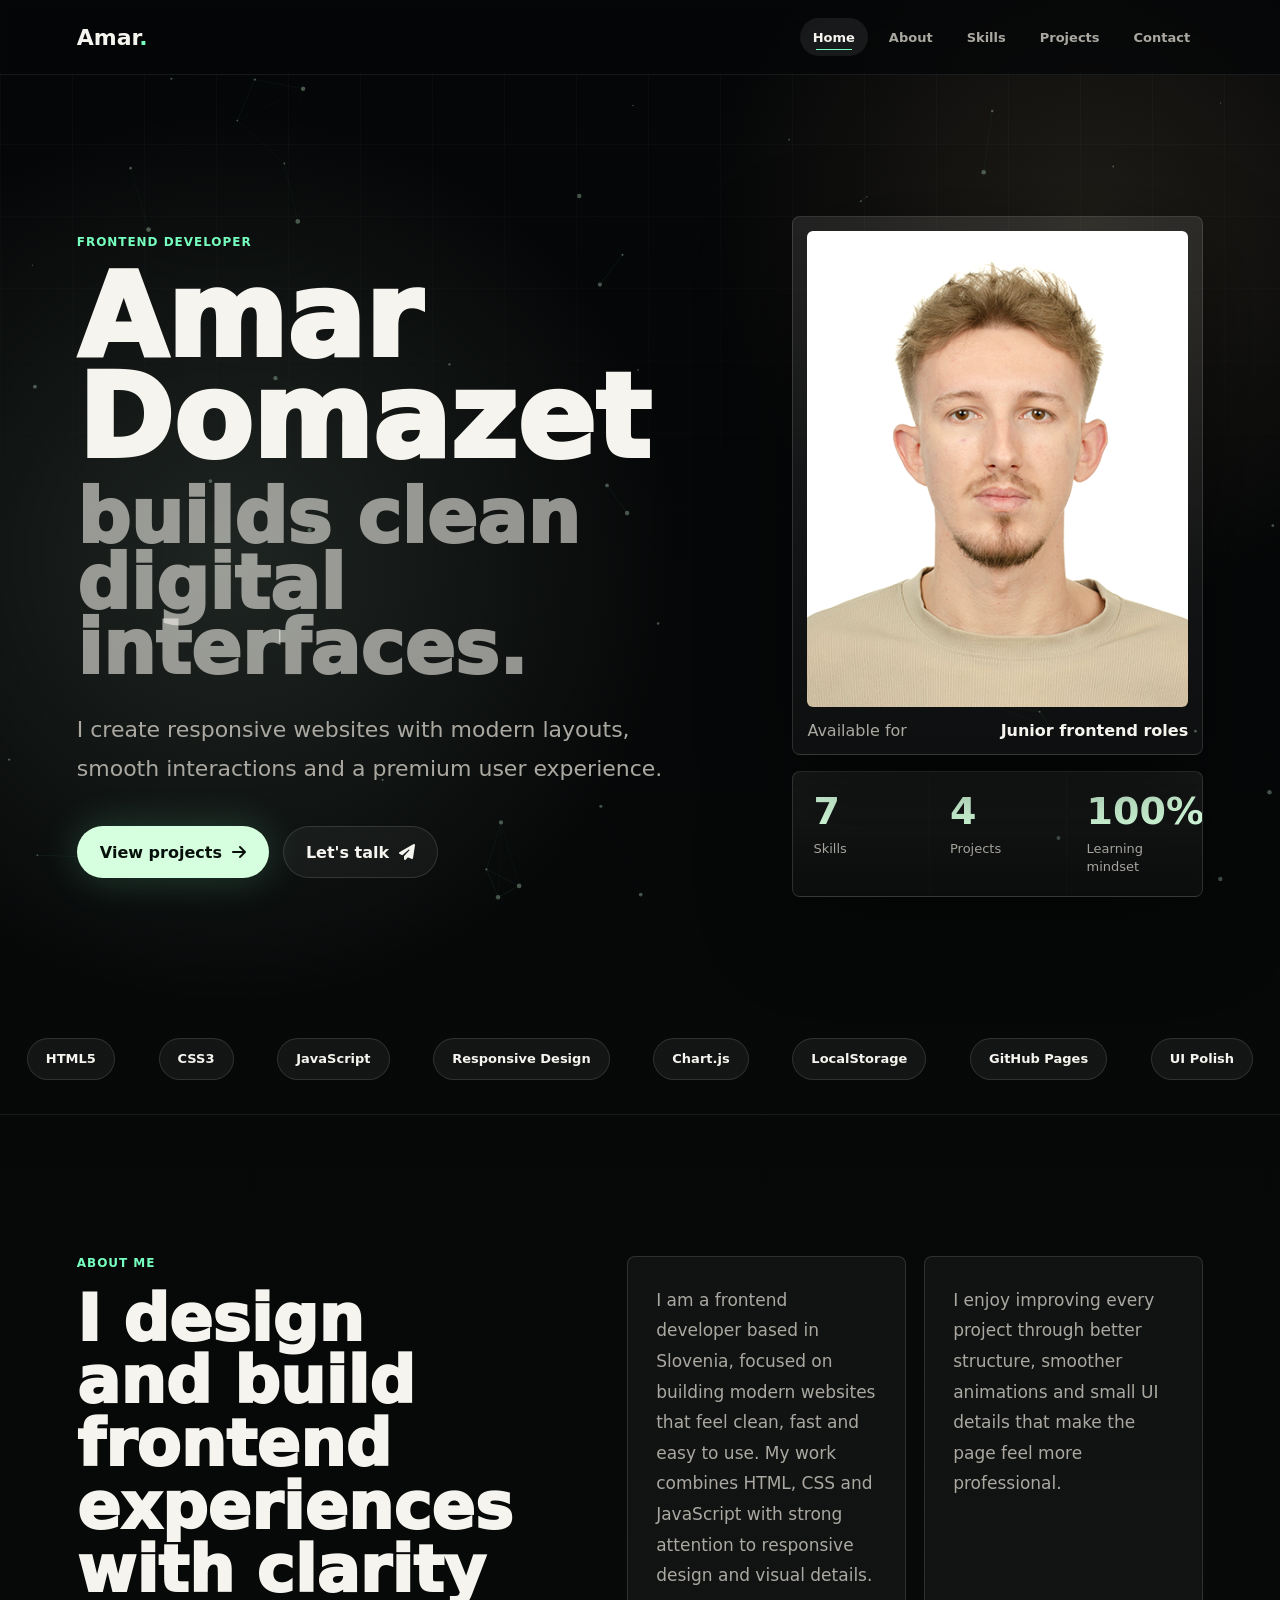
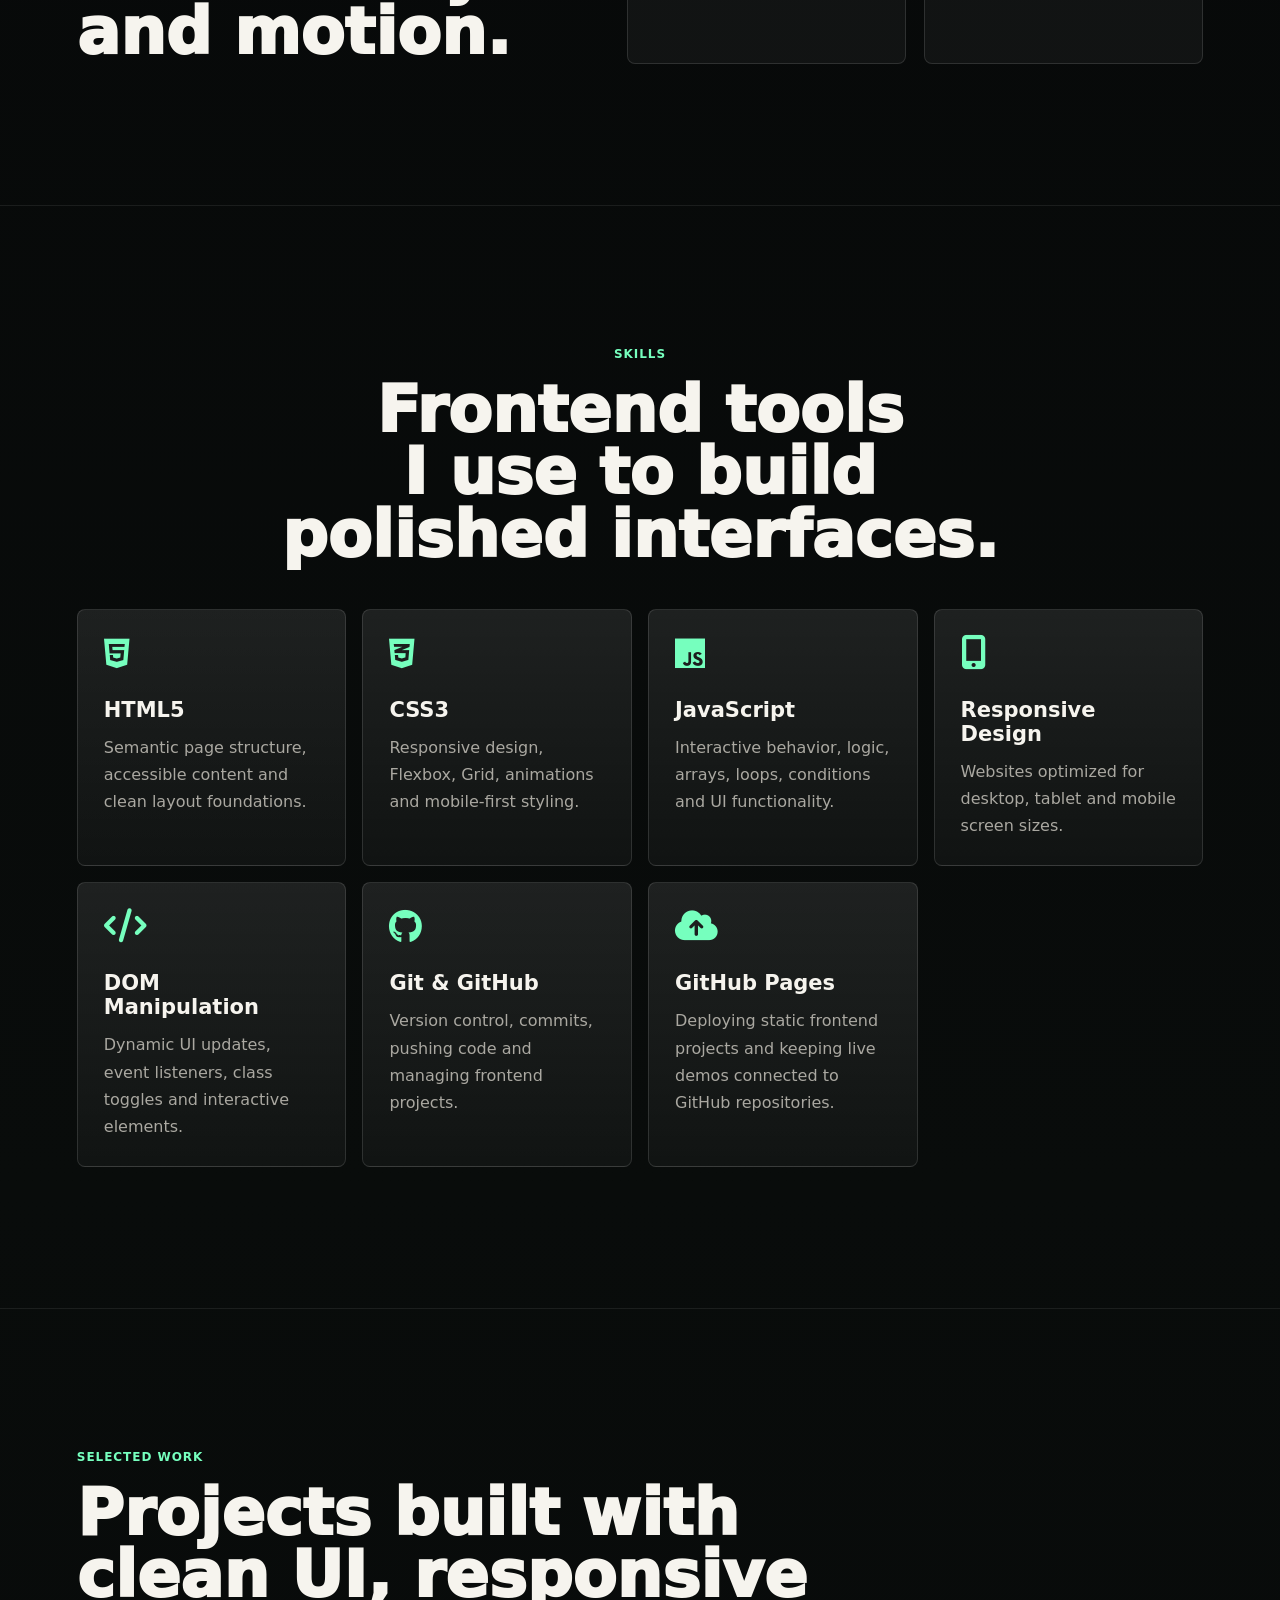
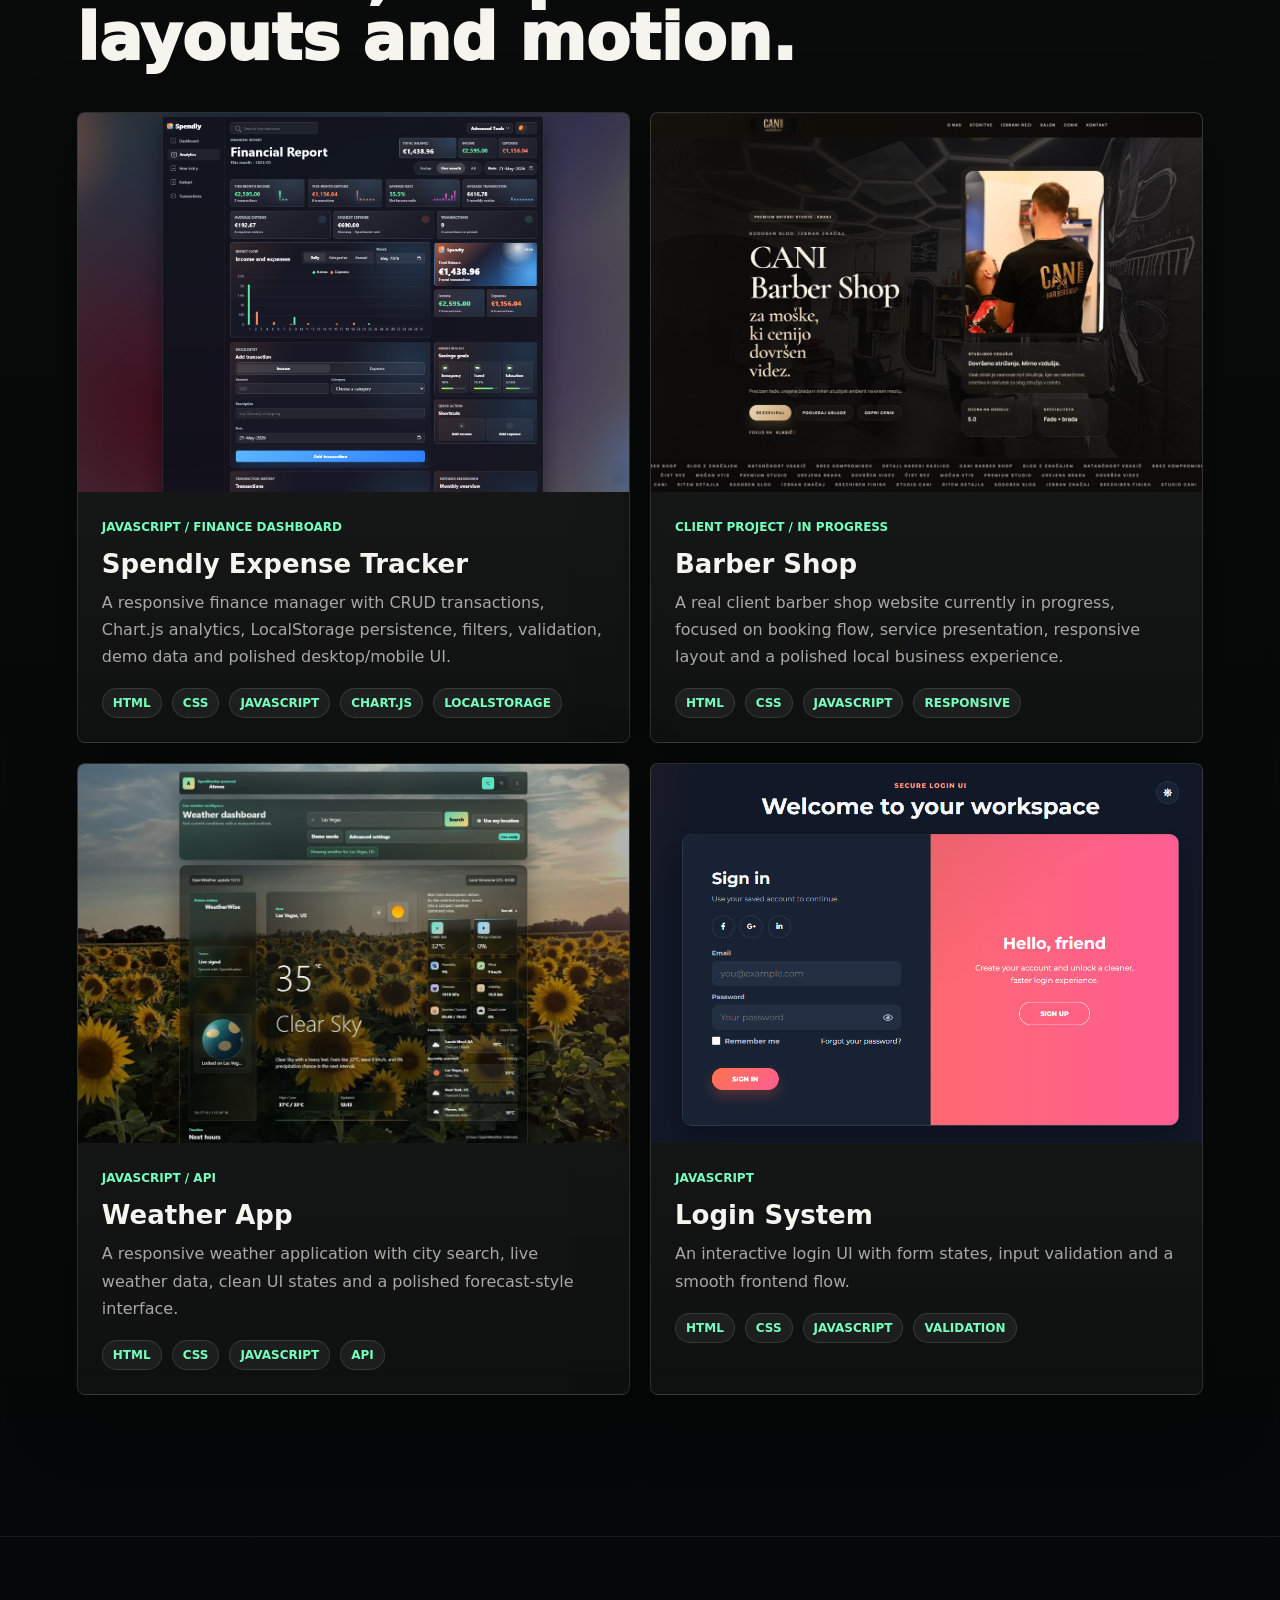
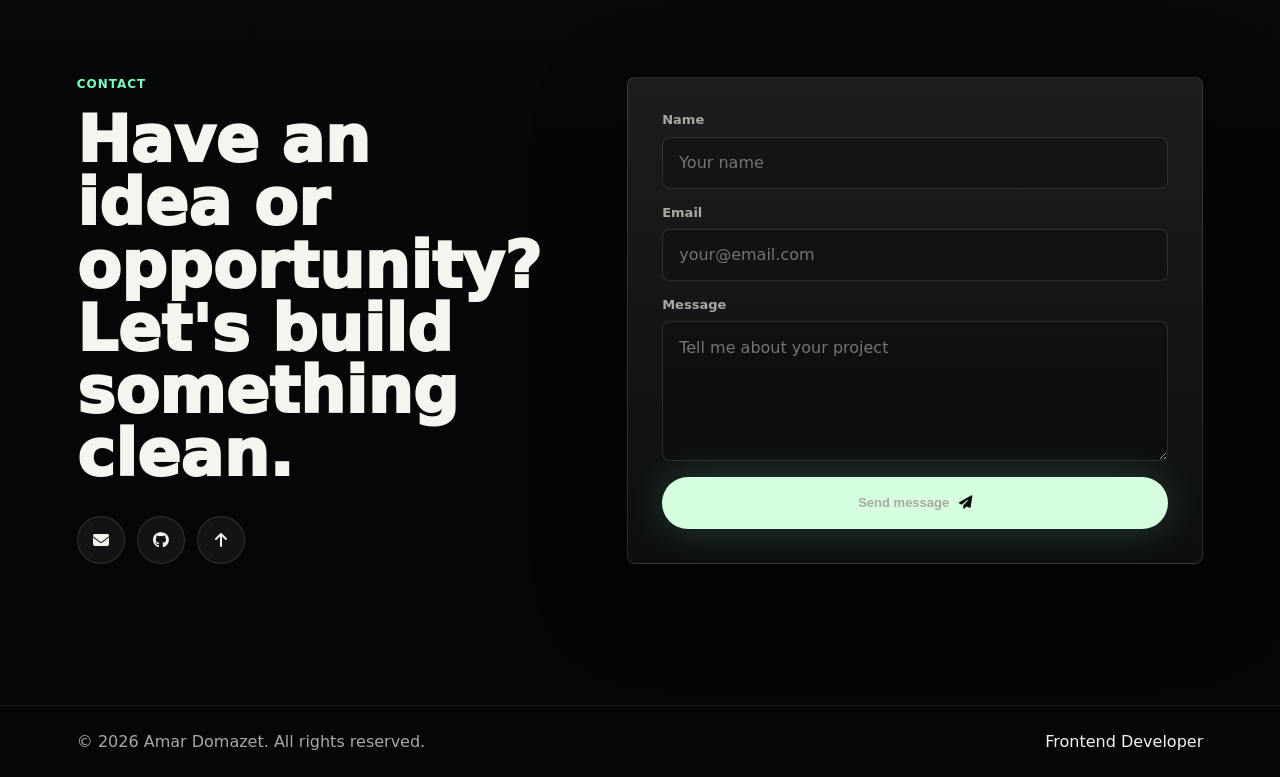
==== commit c1ebf610: "Clean up portfolio files and README" ====
--- a/index.html
+++ b/index.html
@@ -6,7 +6,7 @@
     <meta name="description" content="Portfolio of Amar Domazet, a frontend developer focused on responsive websites, clean UI and smooth animations.">
     <title>Amar Domazet | Frontend Developer</title>
     <link rel="preconnect" href="https://cdnjs.cloudflare.com">
-    <link rel="stylesheet" href="./style.css?v=20260521">
+    <link rel="stylesheet" href="./style.css?v=20260522-3">
     <link rel="stylesheet" href="https://cdnjs.cloudflare.com/ajax/libs/font-awesome/6.5.0/css/all.min.css">
 </head>
 <body>
@@ -59,6 +59,7 @@
                         <strong>Junior frontend roles</strong>
                     </div>
                 </div>
+
                 <div class="hero-stats">
                     <div>
                         <strong data-target="7">0</strong>
@@ -72,6 +73,31 @@
                         <strong data-target="100" data-suffix="%">0%</strong>
                         <span>Learning mindset</span>
                     </div>
+                </div>
+            </div>
+        </section>
+
+        <section class="tech-marquee" aria-label="Frontend tools and skills">
+            <div class="tech-marquee__track">
+                <div class="tech-marquee__group">
+                    <span>HTML5</span>
+                    <span>CSS3</span>
+                    <span>JavaScript</span>
+                    <span>Responsive Design</span>
+                    <span>Chart.js</span>
+                    <span>LocalStorage</span>
+                    <span>GitHub Pages</span>
+                    <span>UI Polish</span>
+                </div>
+                <div class="tech-marquee__group" aria-hidden="true">
+                    <span>HTML5</span>
+                    <span>CSS3</span>
+                    <span>JavaScript</span>
+                    <span>Responsive Design</span>
+                    <span>Chart.js</span>
+                    <span>LocalStorage</span>
+                    <span>GitHub Pages</span>
+                    <span>UI Polish</span>
                 </div>
             </div>
         </section>
@@ -131,8 +157,8 @@
                 </article>
                 <article class="skill-card">
                     <i class="fa-solid fa-cloud-arrow-up"></i>
-                    <h3>Netlify Deployment</h3>
-                    <p>Deploying and maintaining live frontend projects with clean workflows.</p>
+                    <h3>GitHub Pages</h3>
+                    <p>Deploying static frontend projects and keeping live demos connected to GitHub repositories.</p>
                 </article>
             </div>
         </section>
@@ -156,6 +182,13 @@
                         <span>JavaScript / Finance Dashboard</span>
                         <h3>Spendly Expense Tracker</h3>
                         <p>A responsive finance manager with CRUD transactions, Chart.js analytics, LocalStorage persistence, filters, validation, demo data and polished desktop/mobile UI.</p>
+                        <div class="project-tags">
+                            <span>HTML</span>
+                            <span>CSS</span>
+                            <span>JavaScript</span>
+                            <span>Chart.js</span>
+                            <span>LocalStorage</span>
+                        </div>
                     </div>
                 </article>
 
@@ -171,6 +204,12 @@
                         <span>Client project / In progress</span>
                         <h3>Barber Shop</h3>
                         <p>A real client barber shop website currently in progress, focused on booking flow, service presentation, responsive layout and a polished local business experience.</p>
+                        <div class="project-tags">
+                            <span>HTML</span>
+                            <span>CSS</span>
+                            <span>JavaScript</span>
+                            <span>Responsive</span>
+                        </div>
                     </div>
                 </article>
 
@@ -186,6 +225,12 @@
                         <span>JavaScript / API</span>
                         <h3>Weather App</h3>
                         <p>A responsive weather application with city search, live weather data, clean UI states and a polished forecast-style interface.</p>
+                        <div class="project-tags">
+                            <span>HTML</span>
+                            <span>CSS</span>
+                            <span>JavaScript</span>
+                            <span>API</span>
+                        </div>
                     </div>
                 </article>
 
@@ -201,6 +246,12 @@
                         <span>JavaScript</span>
                         <h3>Login System</h3>
                         <p>An interactive login UI with form states, input validation and a smooth frontend flow.</p>
+                        <div class="project-tags">
+                            <span>HTML</span>
+                            <span>CSS</span>
+                            <span>JavaScript</span>
+                            <span>Validation</span>
+                        </div>
                     </div>
                 </article>
 
--- a/style.css
+++ b/style.css
@@ -282,6 +282,13 @@
     box-shadow: var(--shadow);
 }
 
+.project-tags {
+    position: relative;
+    z-index: 1;
+    display: flex;
+    align-items: center;
+}
+
 .profile-card {
     position: relative;
     overflow: hidden;
@@ -348,6 +355,44 @@
     line-height: 1.4;
 }
 
+.tech-marquee {
+    position: relative;
+    z-index: 2;
+    overflow: hidden;
+    width: 100vw;
+    margin-left: calc(50% - 50vw);
+    padding: 0 0 34px;
+}
+
+.tech-marquee__track {
+    display: flex;
+    width: max-content;
+    animation: marquee 32s linear infinite;
+}
+
+.tech-marquee__group {
+    display: flex;
+    flex-shrink: 0;
+    justify-content: space-around;
+    width: 100vw;
+    gap: 10px;
+    padding: 0 10px;
+}
+
+.tech-marquee span {
+    display: inline-flex;
+    align-items: center;
+    min-height: 42px;
+    padding: 0 18px;
+    border: 1px solid var(--line);
+    border-radius: 999px;
+    background: rgba(255, 255, 255, 0.055);
+    color: var(--text);
+    font-size: 13px;
+    font-weight: 900;
+    white-space: nowrap;
+}
+
 .about,
 .contact {
     display: grid;
@@ -452,6 +497,24 @@
 
 .projects .section-heading {
     margin-bottom: 42px;
+}
+
+.project-tags {
+    flex-wrap: wrap;
+    gap: 10px;
+}
+
+.project-tags span {
+    display: inline-flex;
+    align-items: center;
+    min-height: 30px;
+    padding: 0 10px;
+    border: 1px solid rgba(255, 255, 255, 0.12);
+    border-radius: 999px;
+    background: rgba(255, 255, 255, 0.055);
+    color: var(--muted);
+    font-size: 12px;
+    font-weight: 850;
 }
 
 .projects-grid {
@@ -553,6 +616,10 @@
     line-height: 1.7;
 }
 
+.project-info .project-tags {
+    margin-top: 18px;
+}
+
 .contact-copy {
     align-self: start;
 }
@@ -708,6 +775,15 @@
     }
 }
 
+@keyframes marquee {
+    from {
+        transform: translateX(0);
+    }
+    to {
+        transform: translateX(-50%);
+    }
+}
+
 @media (max-width: 1080px) {
     .hero,
     .about,
@@ -720,7 +796,7 @@
     }
 
     .hero-panel {
-        max-width: 520px;
+        max-width: 680px;
     }
 
     .skills-grid {
@@ -728,7 +804,7 @@
     }
 
     .projects-grid {
-        grid-template-columns: 1fr;
+        grid-template-columns: repeat(2, minmax(0, 1fr));
     }
 }
 
@@ -753,6 +829,10 @@
         padding-block: 72px;
     }
 
+    .tech-marquee {
+        padding-bottom: 24px;
+    }
+
     .hero h1 {
         font-size: 48px;
     }
@@ -770,6 +850,10 @@
     .hero-stats,
     .about-grid,
     .skills-grid {
+        grid-template-columns: 1fr;
+    }
+
+    .projects-grid {
         grid-template-columns: 1fr;
     }
 
@@ -801,4 +885,8 @@
     .ambient-canvas {
         display: none;
     }
-}
+
+    .tech-marquee__track {
+        animation: none;
+    }
+}
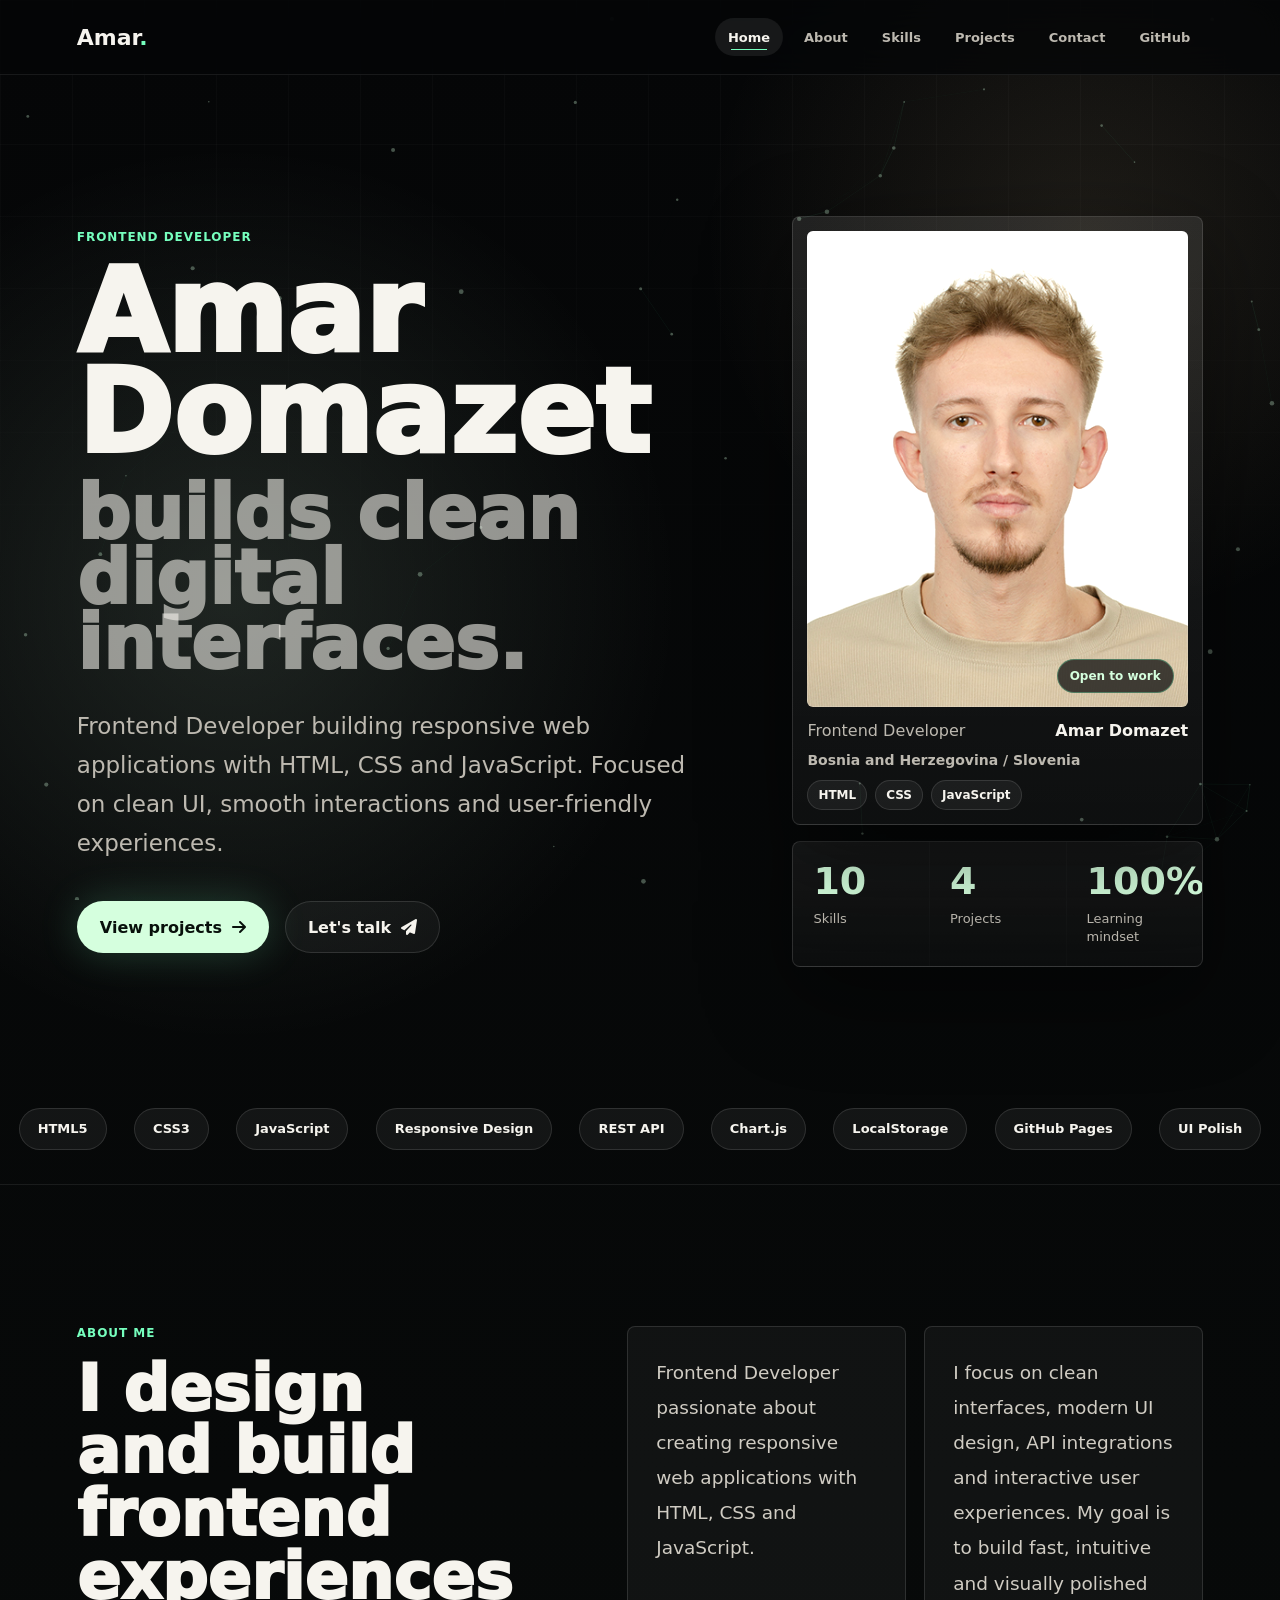
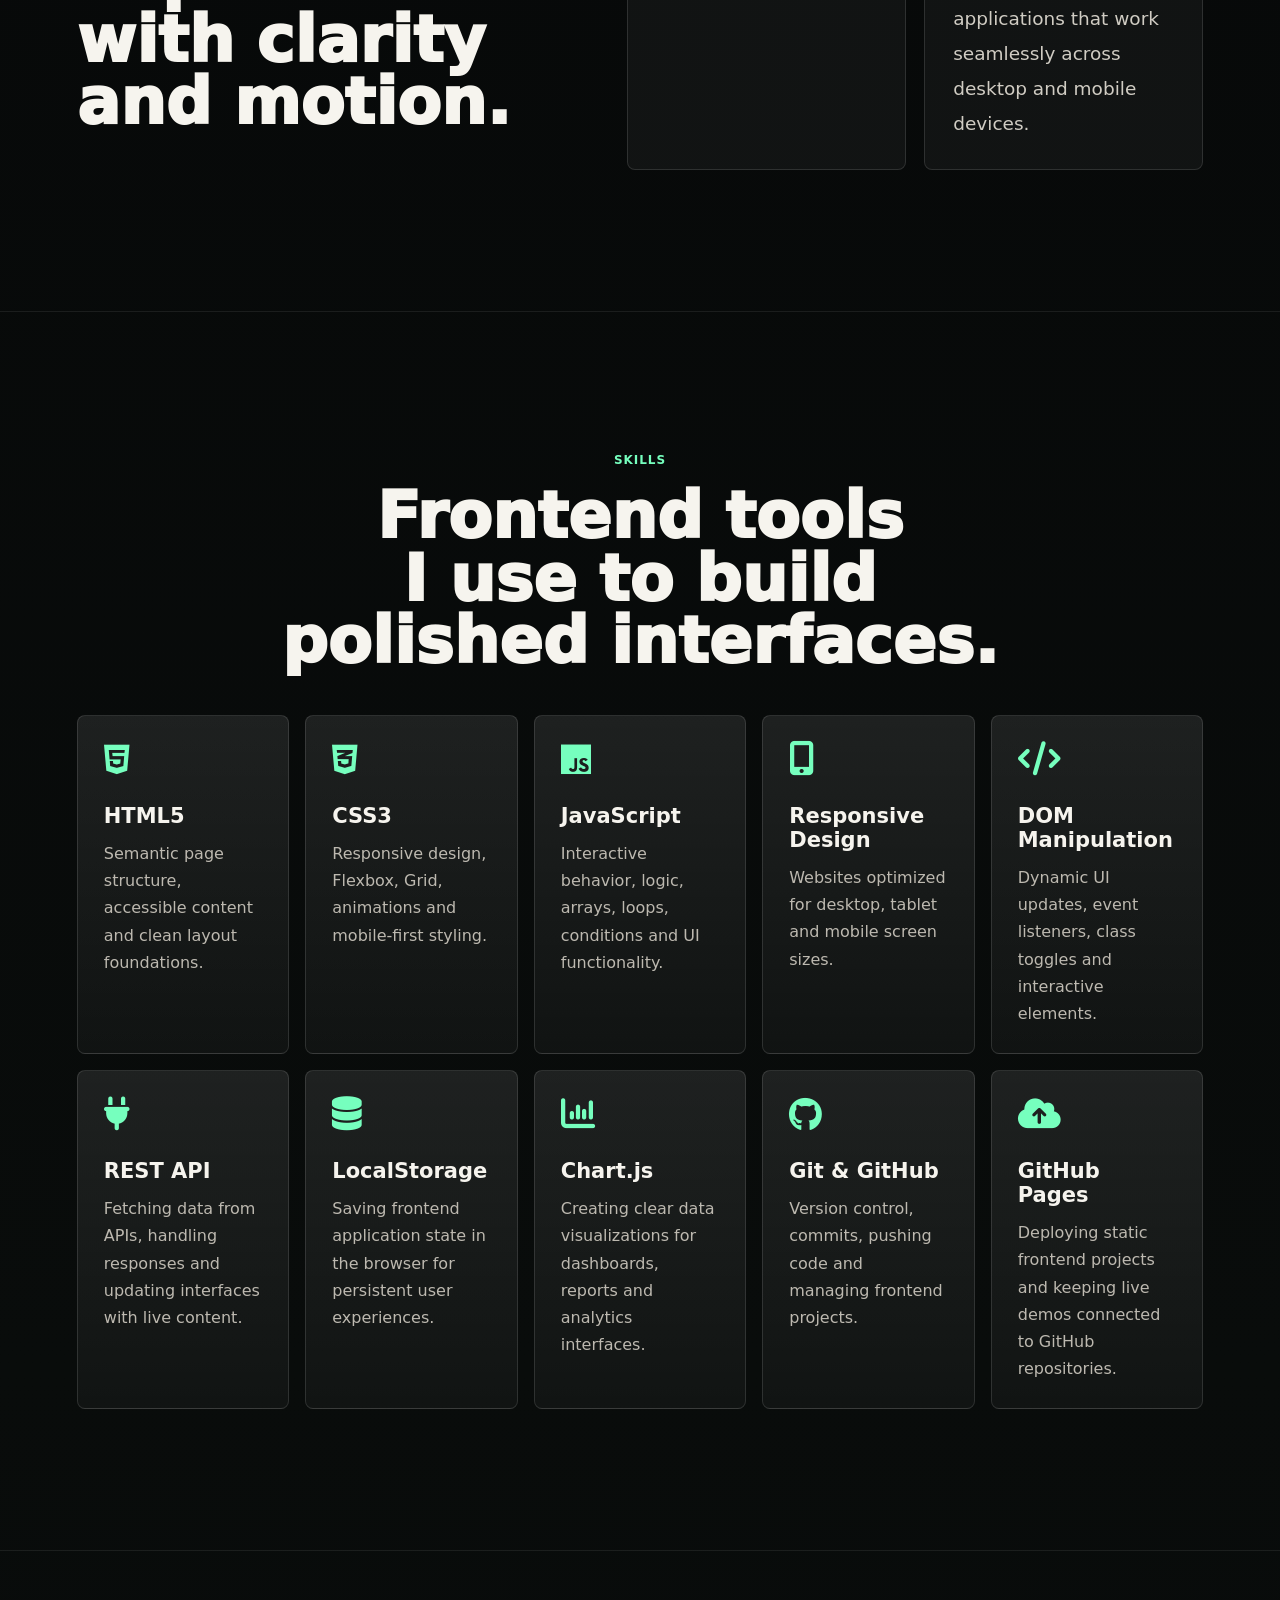
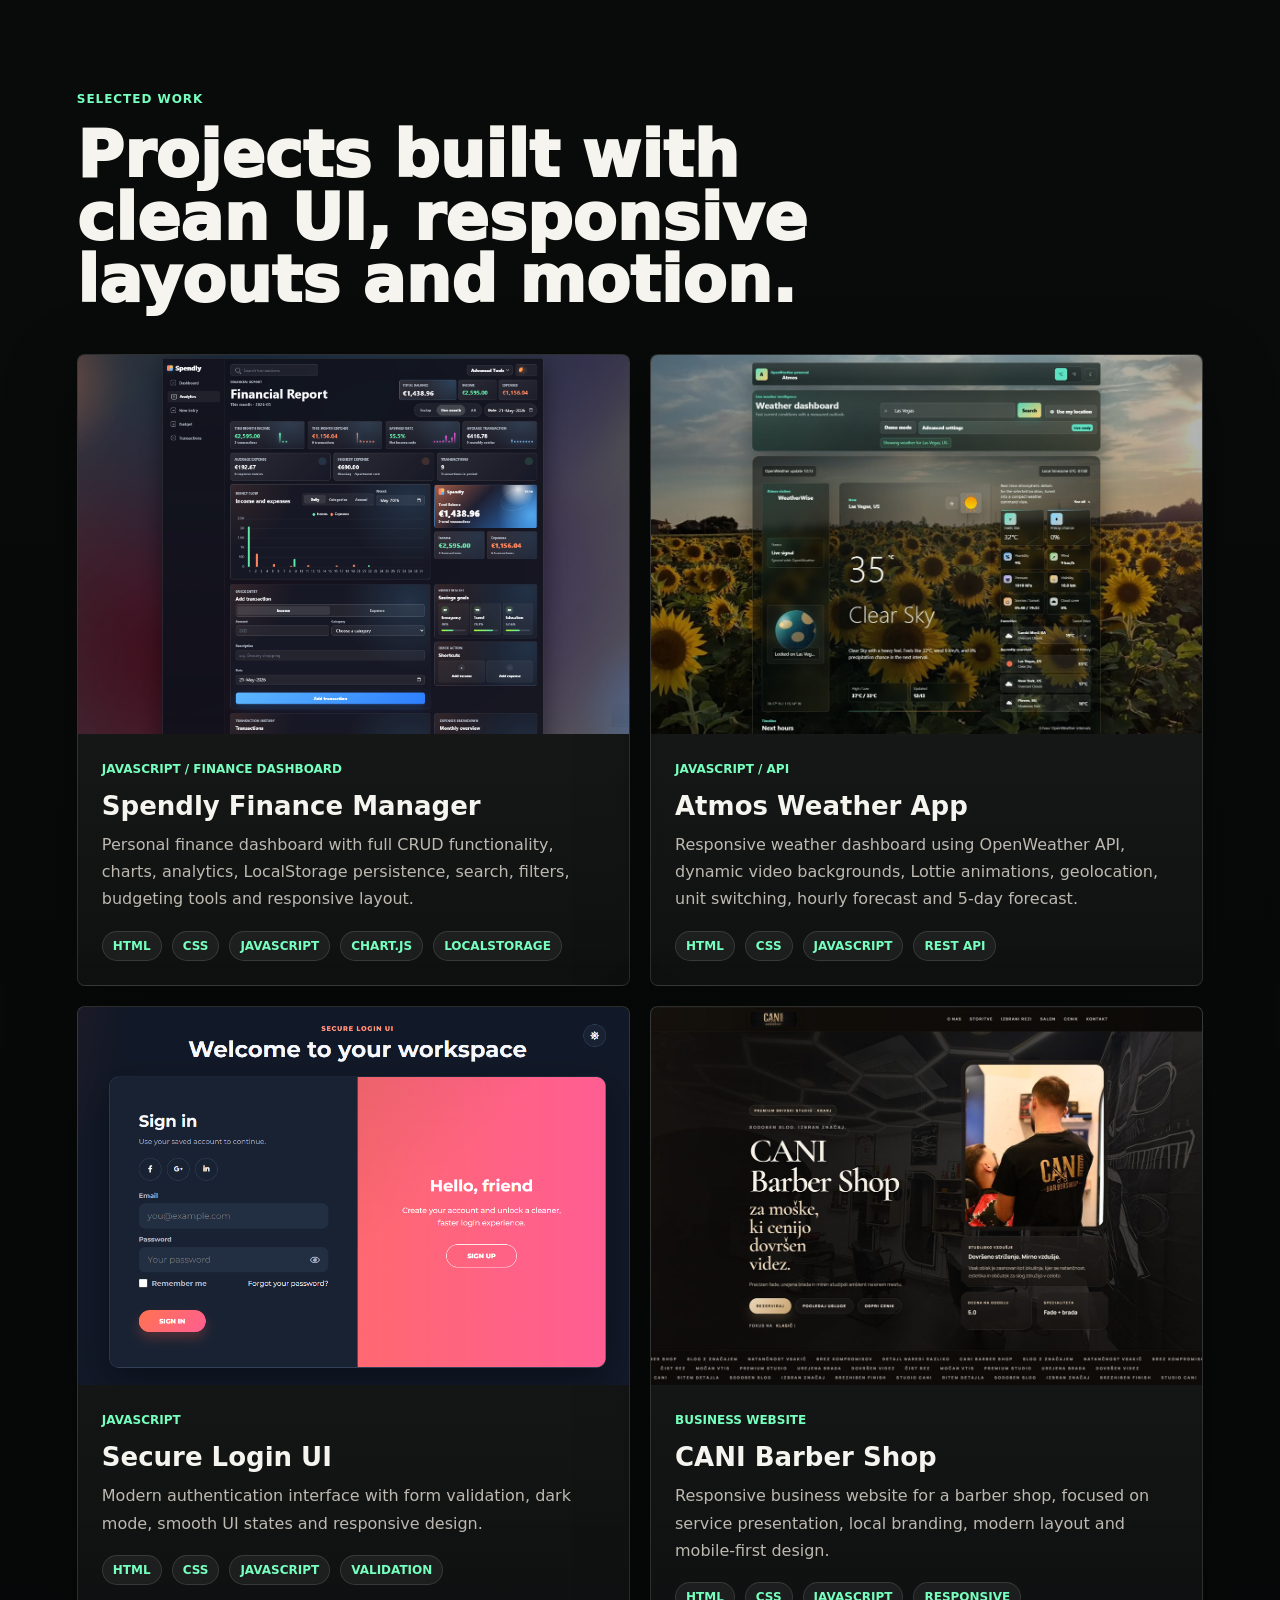
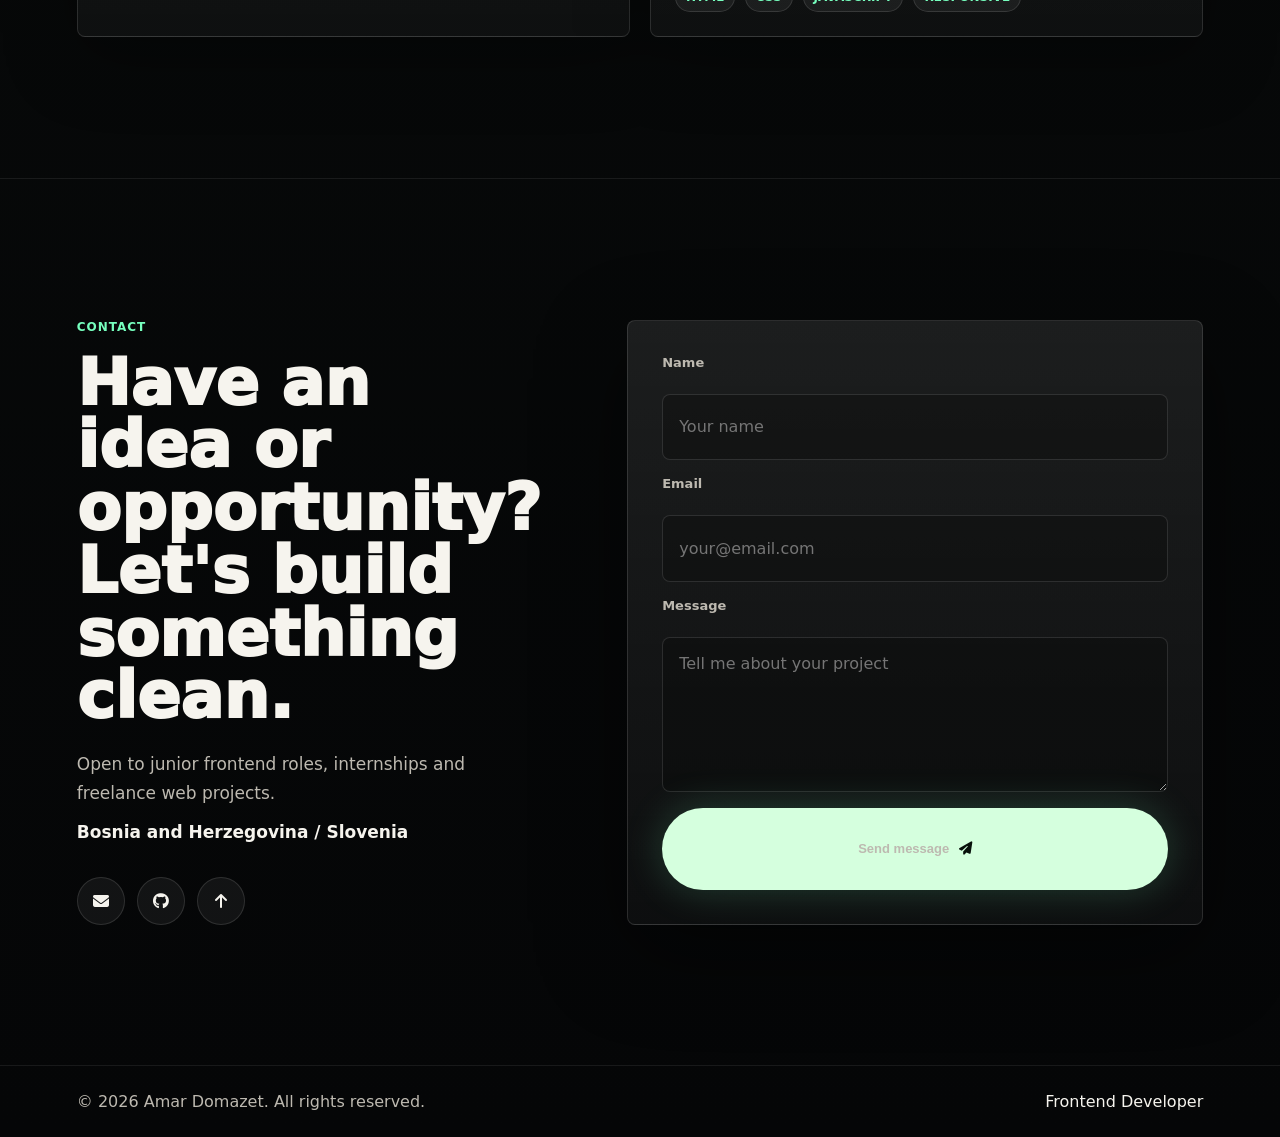
==== commit 9a90ecf7: "Polish portfolio content and profile card" ====
--- a/index.html
+++ b/index.html
@@ -6,7 +6,7 @@
     <meta name="description" content="Portfolio of Amar Domazet, a frontend developer focused on responsive websites, clean UI and smooth animations.">
     <title>Amar Domazet | Frontend Developer</title>
     <link rel="preconnect" href="https://cdnjs.cloudflare.com">
-    <link rel="stylesheet" href="./style.css?v=20260522-3">
+    <link rel="stylesheet" href="./style.css?v=20260522-9">
     <link rel="stylesheet" href="https://cdnjs.cloudflare.com/ajax/libs/font-awesome/6.5.0/css/all.min.css">
 </head>
 <body>
@@ -24,6 +24,7 @@
             <li><a href="#skills">Skills</a></li>
             <li><a href="#projects">Projects</a></li>
             <li><a href="#contact">Contact</a></li>
+            <li><a href="https://github.com/ammar1312" target="_blank" rel="noreferrer">GitHub</a></li>
         </ul>
     </nav>
 
@@ -36,7 +37,7 @@
                     <span>builds clean digital interfaces.</span>
                 </h1>
                 <p class="hero-lead">
-                    I create responsive websites with modern layouts, smooth interactions and a premium user experience.
+                    Frontend Developer building responsive web applications with HTML, CSS and JavaScript. Focused on clean UI, smooth interactions and user-friendly experiences.
                 </p>
 
                 <div class="hero-actions">
@@ -53,16 +54,27 @@
 
             <div class="hero-panel reveal">
                 <div class="profile-card">
-                    <img src="./me.jpg" alt="Amar Domazet">
-                    <div>
-                        <span>Available for</span>
-                        <strong>Junior frontend roles</strong>
+                    <div class="profile-card__image">
+                        <img src="./me.jpg" alt="Amar Domazet">
+                        <span class="profile-card__status">Open to work</span>
+                    </div>
+                    <div class="profile-card__content">
+                        <div>
+                            <span>Frontend Developer</span>
+                            <strong>Amar Domazet</strong>
+                        </div>
+                        <p>Bosnia and Herzegovina / Slovenia</p>
+                        <div class="profile-card__stack">
+                            <span>HTML</span>
+                            <span>CSS</span>
+                            <span>JavaScript</span>
+                        </div>
                     </div>
                 </div>
 
                 <div class="hero-stats">
                     <div>
-                        <strong data-target="7">0</strong>
+                        <strong data-target="10">0</strong>
                         <span>Skills</span>
                     </div>
                     <div>
@@ -84,6 +96,7 @@
                     <span>CSS3</span>
                     <span>JavaScript</span>
                     <span>Responsive Design</span>
+                    <span>REST API</span>
                     <span>Chart.js</span>
                     <span>LocalStorage</span>
                     <span>GitHub Pages</span>
@@ -94,6 +107,7 @@
                     <span>CSS3</span>
                     <span>JavaScript</span>
                     <span>Responsive Design</span>
+                    <span>REST API</span>
                     <span>Chart.js</span>
                     <span>LocalStorage</span>
                     <span>GitHub Pages</span>
@@ -110,10 +124,10 @@
 
             <div class="about-grid">
                 <p>
-                    I am a frontend developer based in Slovenia, focused on building modern websites that feel clean, fast and easy to use. My work combines HTML, CSS and JavaScript with strong attention to responsive design and visual details.
+                    Frontend Developer passionate about creating responsive web applications with HTML, CSS and JavaScript.
                 </p>
                 <p>
-                    I enjoy improving every project through better structure, smoother animations and small UI details that make the page feel more professional.
+                    I focus on clean interfaces, modern UI design, API integrations and interactive user experiences. My goal is to build fast, intuitive and visually polished applications that work seamlessly across desktop and mobile devices.
                 </p>
             </div>
         </section>
@@ -149,6 +163,21 @@
                     <i class="fa-solid fa-code"></i>
                     <h3>DOM Manipulation</h3>
                     <p>Dynamic UI updates, event listeners, class toggles and interactive elements.</p>
+                </article>
+                <article class="skill-card">
+                    <i class="fa-solid fa-plug"></i>
+                    <h3>REST API</h3>
+                    <p>Fetching data from APIs, handling responses and updating interfaces with live content.</p>
+                </article>
+                <article class="skill-card">
+                    <i class="fa-solid fa-database"></i>
+                    <h3>LocalStorage</h3>
+                    <p>Saving frontend application state in the browser for persistent user experiences.</p>
+                </article>
+                <article class="skill-card">
+                    <i class="fa-solid fa-chart-column"></i>
+                    <h3>Chart.js</h3>
+                    <p>Creating clear data visualizations for dashboards, reports and analytics interfaces.</p>
                 </article>
                 <article class="skill-card">
                     <i class="fab fa-github"></i>
@@ -180,8 +209,8 @@
                     </div>
                     <div class="project-info">
                         <span>JavaScript / Finance Dashboard</span>
-                        <h3>Spendly Expense Tracker</h3>
-                        <p>A responsive finance manager with CRUD transactions, Chart.js analytics, LocalStorage persistence, filters, validation, demo data and polished desktop/mobile UI.</p>
+                        <h3>Spendly Finance Manager</h3>
+                        <p>Personal finance dashboard with full CRUD functionality, charts, analytics, LocalStorage persistence, search, filters, budgeting tools and responsive layout.</p>
                         <div class="project-tags">
                             <span>HTML</span>
                             <span>CSS</span>
@@ -194,42 +223,21 @@
 
                 <article class="project-card">
                     <div class="project-image">
-                        <img class="barber-preview" src="./barber-preview.jpg" alt="Barber Shop website preview">
+                        <img src="./weather-preview.jpg" alt="Weather App preview">
                         <div class="project-overlay">
-                            <a href="https://ammar1312.github.io/CANI-Barber-Shop/" class="mini-button" target="_blank" rel="noreferrer">Live preview</a>
-                            <a href="https://github.com/ammar1312/CANI-Barber-Shop" class="mini-button muted" target="_blank" rel="noreferrer">GitHub</a>
+                            <a href="https://ammar1312.github.io/atmos-weather.app/" class="mini-button" target="_blank" rel="noreferrer">Live preview</a>
+                            <a href="https://github.com/ammar1312/atmos-weather.app" class="mini-button muted" target="_blank" rel="noreferrer">GitHub</a>
                         </div>
                     </div>
                     <div class="project-info">
-                        <span>Client project / In progress</span>
-                        <h3>Barber Shop</h3>
-                        <p>A real client barber shop website currently in progress, focused on booking flow, service presentation, responsive layout and a polished local business experience.</p>
+                        <span>JavaScript / API</span>
+                        <h3>Atmos Weather App</h3>
+                        <p>Responsive weather dashboard using OpenWeather API, dynamic video backgrounds, Lottie animations, geolocation, unit switching, hourly forecast and 5-day forecast.</p>
                         <div class="project-tags">
                             <span>HTML</span>
                             <span>CSS</span>
                             <span>JavaScript</span>
-                            <span>Responsive</span>
-                        </div>
-                    </div>
-                </article>
-
-                <article class="project-card">
-                    <div class="project-image">
-                        <img src="./weather-preview.jpg" alt="Weather App preview">
-                        <div class="project-overlay">
-                            <a href="https://ammar1312.github.io/atmos-weather.app/" class="mini-button" target="_blank" rel="noreferrer">Live preview</a>
-                            <a href="https://github.com/ammar1312/atmos-weather.app" class="mini-button muted" target="_blank" rel="noreferrer">GitHub</a>
-                        </div>
-                    </div>
-                    <div class="project-info">
-                        <span>JavaScript / API</span>
-                        <h3>Weather App</h3>
-                        <p>A responsive weather application with city search, live weather data, clean UI states and a polished forecast-style interface.</p>
-                        <div class="project-tags">
-                            <span>HTML</span>
-                            <span>CSS</span>
-                            <span>JavaScript</span>
-                            <span>API</span>
+                            <span>REST API</span>
                         </div>
                     </div>
                 </article>
@@ -244,8 +252,8 @@
                     </div>
                     <div class="project-info">
                         <span>JavaScript</span>
-                        <h3>Login System</h3>
-                        <p>An interactive login UI with form states, input validation and a smooth frontend flow.</p>
+                        <h3>Secure Login UI</h3>
+                        <p>Modern authentication interface with form validation, dark mode, smooth UI states and responsive design.</p>
                         <div class="project-tags">
                             <span>HTML</span>
                             <span>CSS</span>
@@ -255,6 +263,27 @@
                     </div>
                 </article>
 
+                <article class="project-card">
+                    <div class="project-image">
+                        <img class="barber-preview" src="./barber-preview.jpg" alt="Barber Shop website preview">
+                        <div class="project-overlay">
+                            <a href="https://ammar1312.github.io/CANI-Barber-Shop/" class="mini-button" target="_blank" rel="noreferrer">Live preview</a>
+                            <a href="https://github.com/ammar1312/CANI-Barber-Shop" class="mini-button muted" target="_blank" rel="noreferrer">GitHub</a>
+                        </div>
+                    </div>
+                    <div class="project-info">
+                        <span>Business Website</span>
+                        <h3>CANI Barber Shop</h3>
+                        <p>Responsive business website for a barber shop, focused on service presentation, local branding, modern layout and mobile-first design.</p>
+                        <div class="project-tags">
+                            <span>HTML</span>
+                            <span>CSS</span>
+                            <span>JavaScript</span>
+                            <span>Responsive</span>
+                        </div>
+                    </div>
+                </article>
+
             </div>
         </section>
 
@@ -262,6 +291,8 @@
             <div class="contact-copy">
                 <p class="eyebrow">Contact</p>
                 <h2 class="text-reveal">Have an idea or opportunity? Let's build something clean.</h2>
+                <p class="contact-note">Open to junior frontend roles, internships and freelance web projects.</p>
+                <p class="contact-location">Bosnia and Herzegovina / Slovenia</p>
                 <div class="social-links">
                     <a href="mailto:amardomazet6@gmail.com" aria-label="Email Amar">
                         <i class="fa-solid fa-envelope"></i>
--- a/style.css
+++ b/style.css
@@ -4,7 +4,7 @@
     --surface: rgba(255, 255, 255, 0.055);
     --surface-strong: rgba(255, 255, 255, 0.095);
     --text: #f6f4ee;
-    --muted: #aaa8a1;
+    --muted: #bdb9b0;
     --line: rgba(255, 255, 255, 0.12);
     --accent: #d5ffde;
     --accent-2: #76ffbe;
@@ -204,14 +204,14 @@
     max-width: 680px;
     margin: 30px 0 0;
     color: var(--muted);
-    font-size: clamp(18px, 2vw, 22px);
-    line-height: 1.75;
+    font-size: clamp(19px, 2vw, 23px);
+    line-height: 1.7;
 }
 
 .hero-actions {
     display: flex;
     flex-wrap: wrap;
-    gap: 14px;
+    gap: 16px;
     margin-top: 38px;
 }
 
@@ -244,6 +244,10 @@
     transform: translateX(130%);
 }
 
+.button:hover {
+    transform: translateY(-3px);
+}
+
 .button span,
 .button i {
     position: relative;
@@ -304,26 +308,90 @@
     animation: imageShine 5s ease-in-out infinite;
 }
 
+.profile-card__image {
+    position: relative;
+    overflow: hidden;
+    border-radius: 6px;
+}
+
+.profile-card__image::after {
+    content: "";
+    position: absolute;
+    inset: 0;
+    border: 1px solid rgba(255, 255, 255, 0.16);
+    border-radius: inherit;
+    pointer-events: none;
+}
+
 .profile-card img {
     width: 100%;
     aspect-ratio: 4 / 5;
-    border-radius: 6px;
     object-fit: cover;
-    filter: saturate(0.92) contrast(1.06);
-}
-
-.profile-card div {
+    object-position: center top;
+    filter: grayscale(0.06) saturate(0.98) contrast(1.08);
+}
+
+.profile-card__status {
+    position: absolute;
+    right: 14px;
+    bottom: 14px;
+    z-index: 2;
+    display: inline-flex;
+    align-items: center;
+    min-height: 34px;
+    padding: 0 12px;
+    border: 1px solid rgba(118, 255, 190, 0.32);
+    border-radius: 999px;
+    background: rgba(5, 6, 7, 0.72);
+    color: var(--accent);
+    font-size: 12px;
+    font-weight: 900;
+    backdrop-filter: blur(14px);
+}
+
+.profile-card__content {
+    display: grid;
+    gap: 12px;
+    margin-top: 14px;
+}
+
+.profile-card__content > div:first-child {
     display: flex;
     align-items: center;
     justify-content: space-between;
     gap: 16px;
-    margin-top: 14px;
-    color: var(--muted);
+    color: var(--muted);
+}
+
+.profile-card__content p {
+    margin: 0;
+    color: var(--muted);
+    font-size: 14px;
+    font-weight: 760;
 }
 
 .profile-card strong {
     color: var(--text);
     text-align: right;
+}
+
+.profile-card__stack {
+    display: flex;
+    flex-wrap: wrap;
+    gap: 8px;
+}
+
+.profile-card__stack span {
+    display: inline-flex;
+    align-items: center;
+    min-height: 30px;
+    padding: 0 10px;
+    border: 1px solid rgba(255, 255, 255, 0.12);
+    border-radius: 999px;
+    background: rgba(255, 255, 255, 0.055);
+    color: var(--text);
+    font-size: 12px;
+    font-weight: 850;
 }
 
 .hero-stats {
@@ -428,9 +496,9 @@
     border: 1px solid var(--line);
     border-radius: 8px;
     background: rgba(255, 255, 255, 0.045);
-    color: var(--muted);
-    font-size: 17px;
-    line-height: 1.8;
+    color: #d0ccc3;
+    font-size: 18.5px;
+    line-height: 1.9;
 }
 
 .skills,
@@ -440,7 +508,7 @@
 
 .skills-grid {
     display: grid;
-    grid-template-columns: repeat(4, minmax(0, 1fr));
+    grid-template-columns: repeat(5, minmax(0, 1fr));
     gap: 16px;
 }
 
@@ -624,6 +692,21 @@
     align-self: start;
 }
 
+.contact-note,
+.contact-location {
+    max-width: 620px;
+    margin: 22px 0 0;
+    color: var(--muted);
+    font-size: 17px;
+    line-height: 1.7;
+}
+
+.contact-location {
+    margin-top: 10px;
+    color: var(--text);
+    font-weight: 800;
+}
+
 .social-links {
     display: flex;
     gap: 12px;
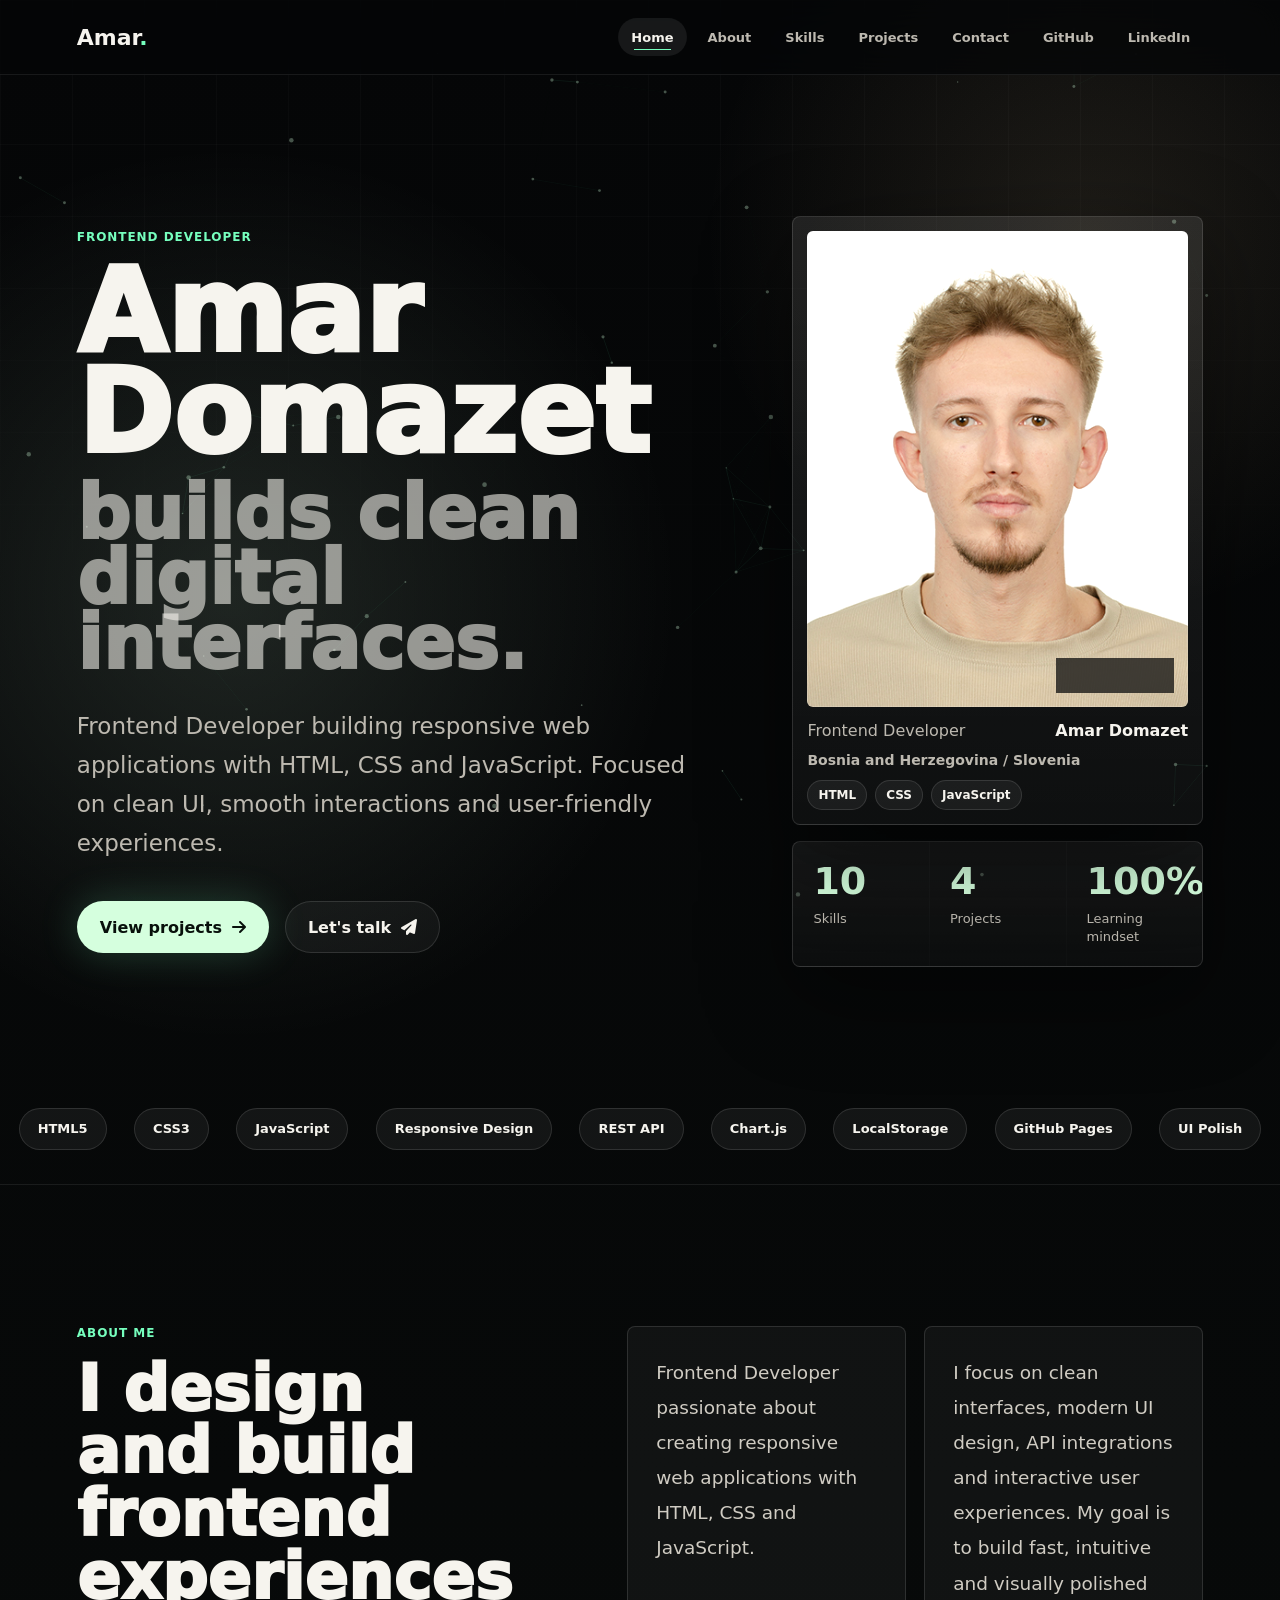
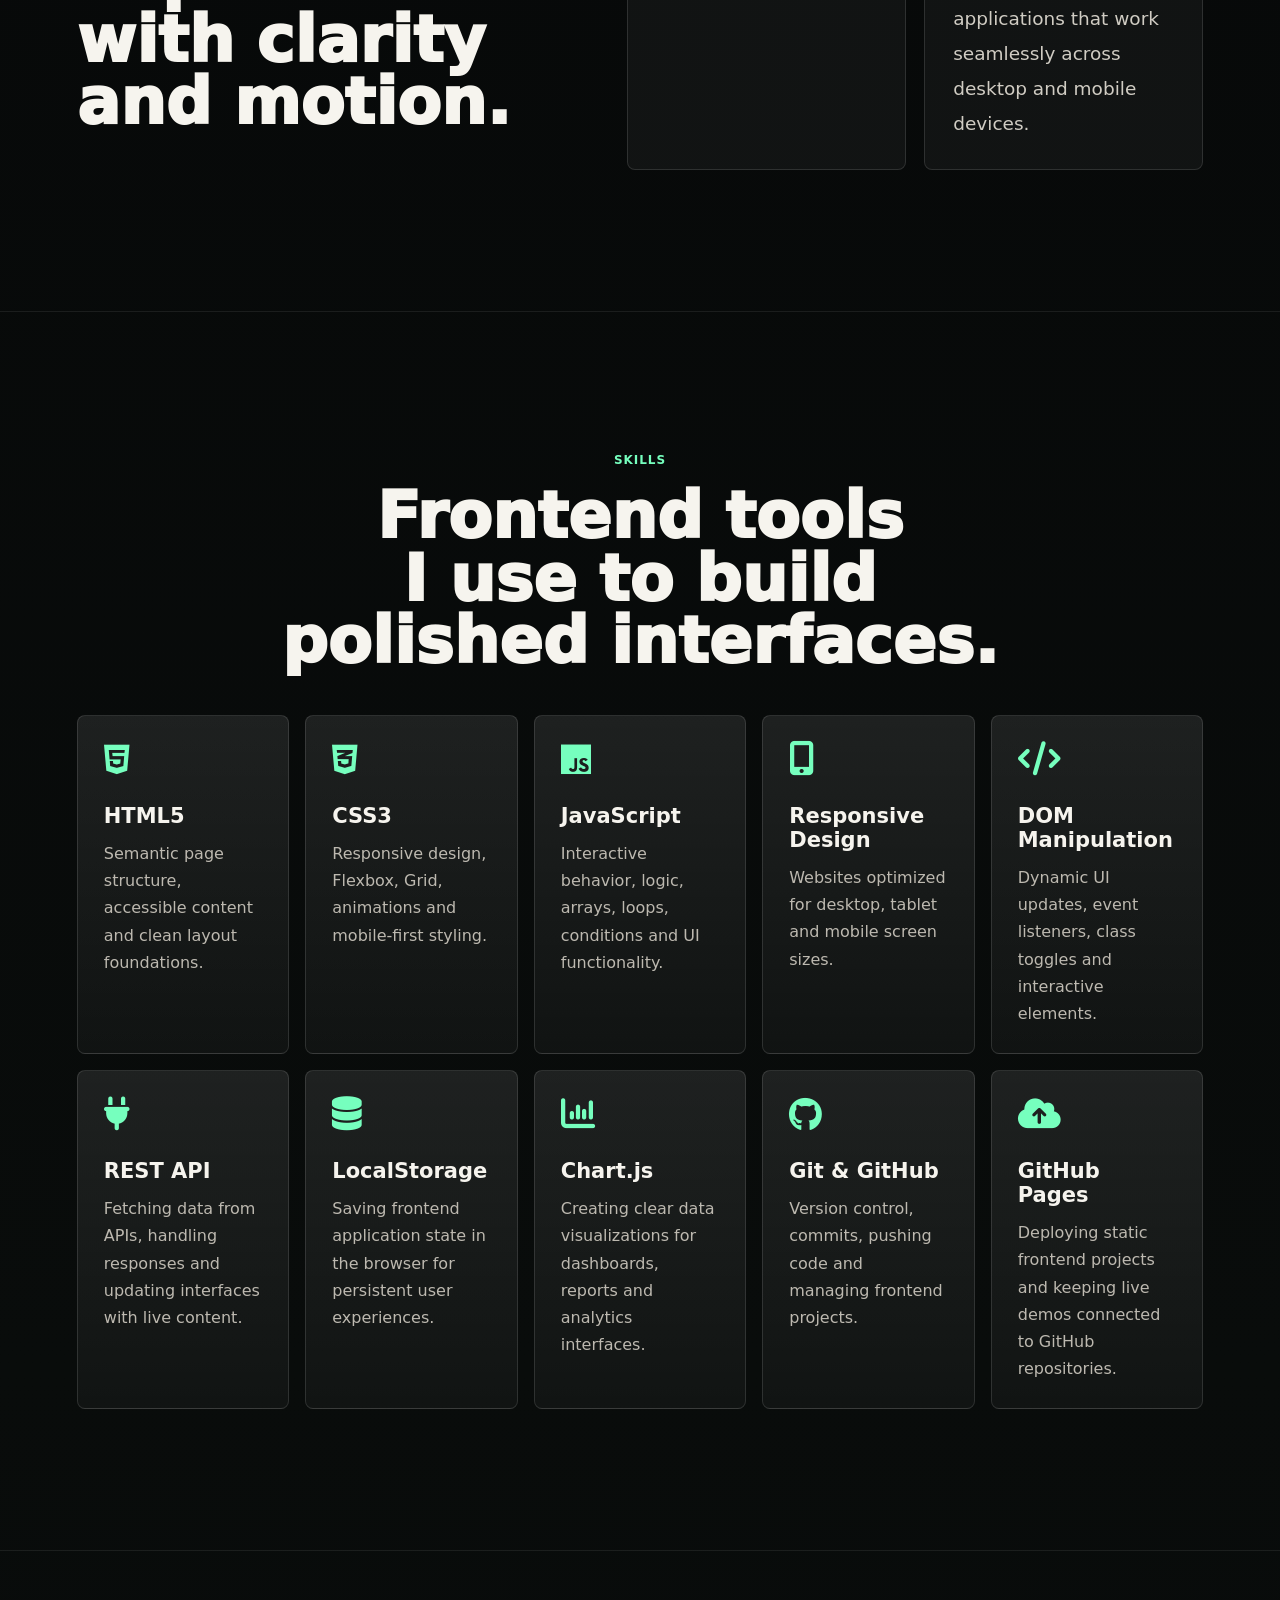
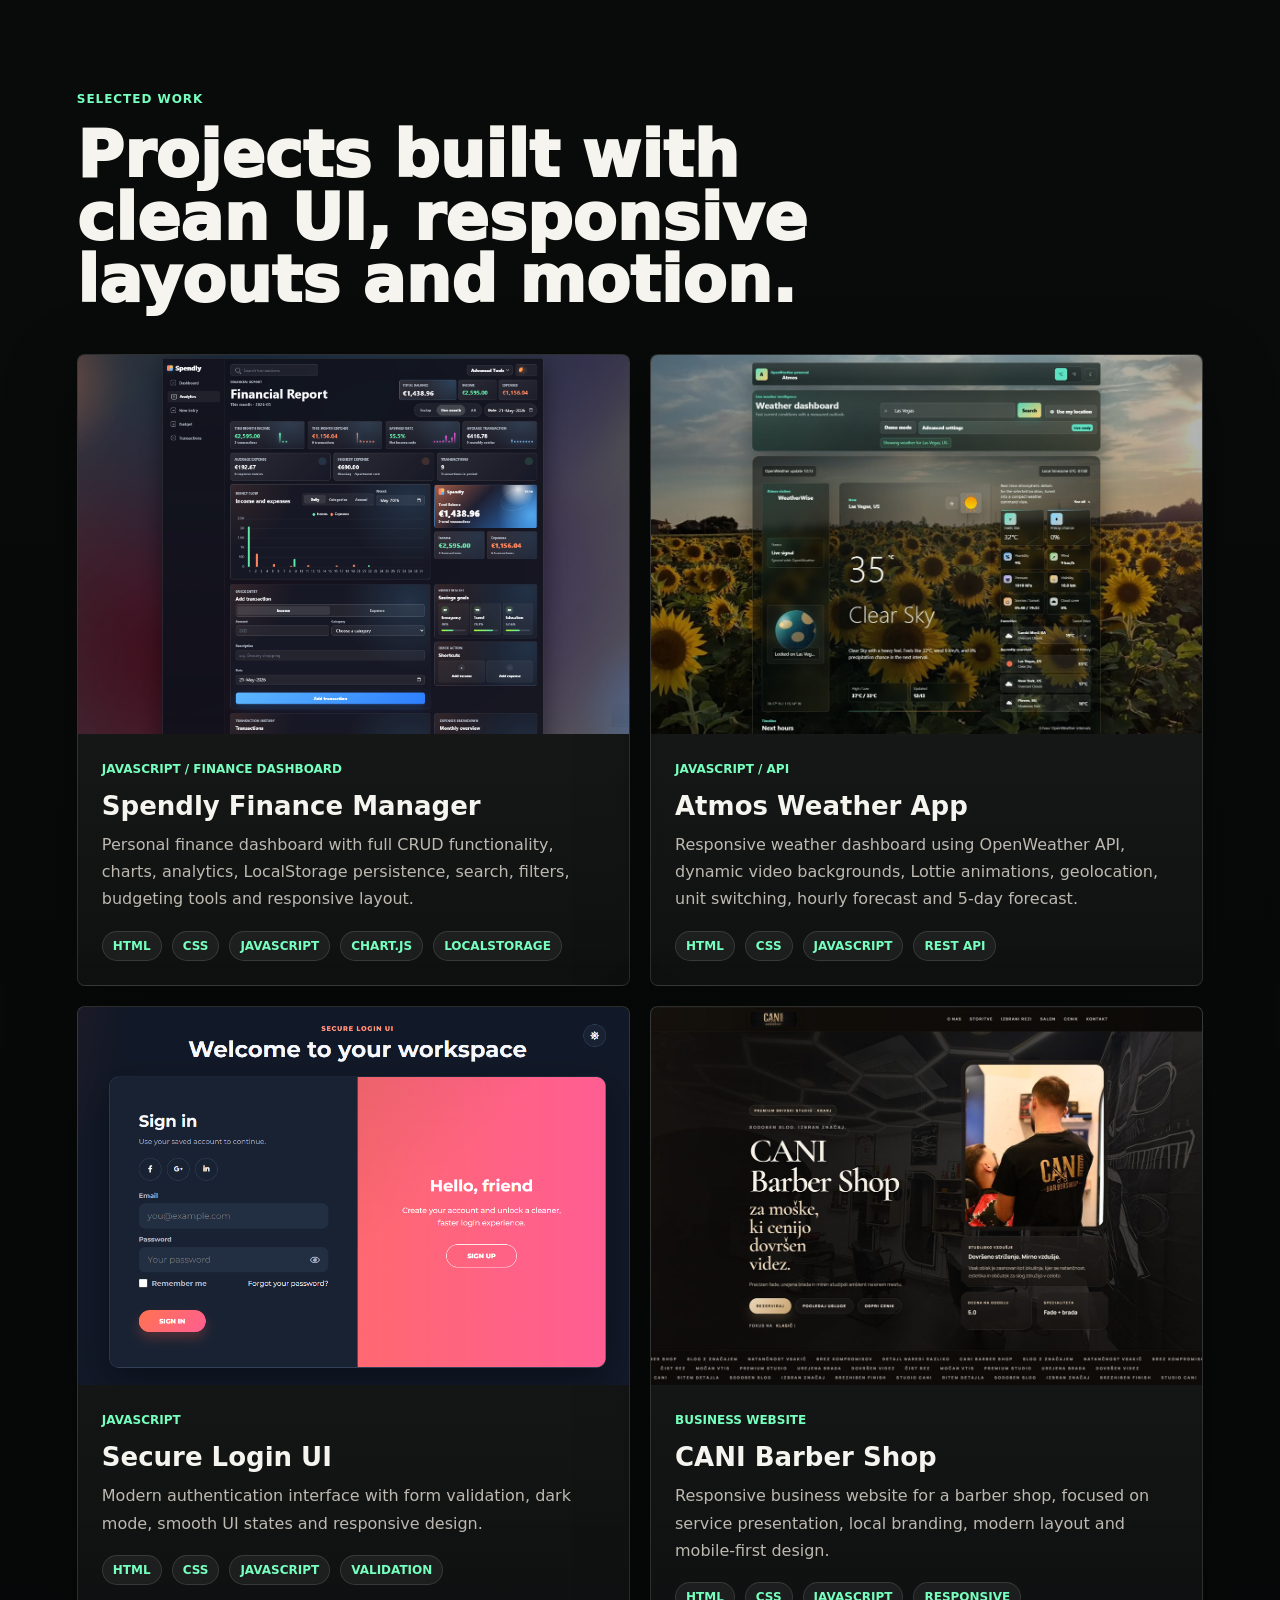
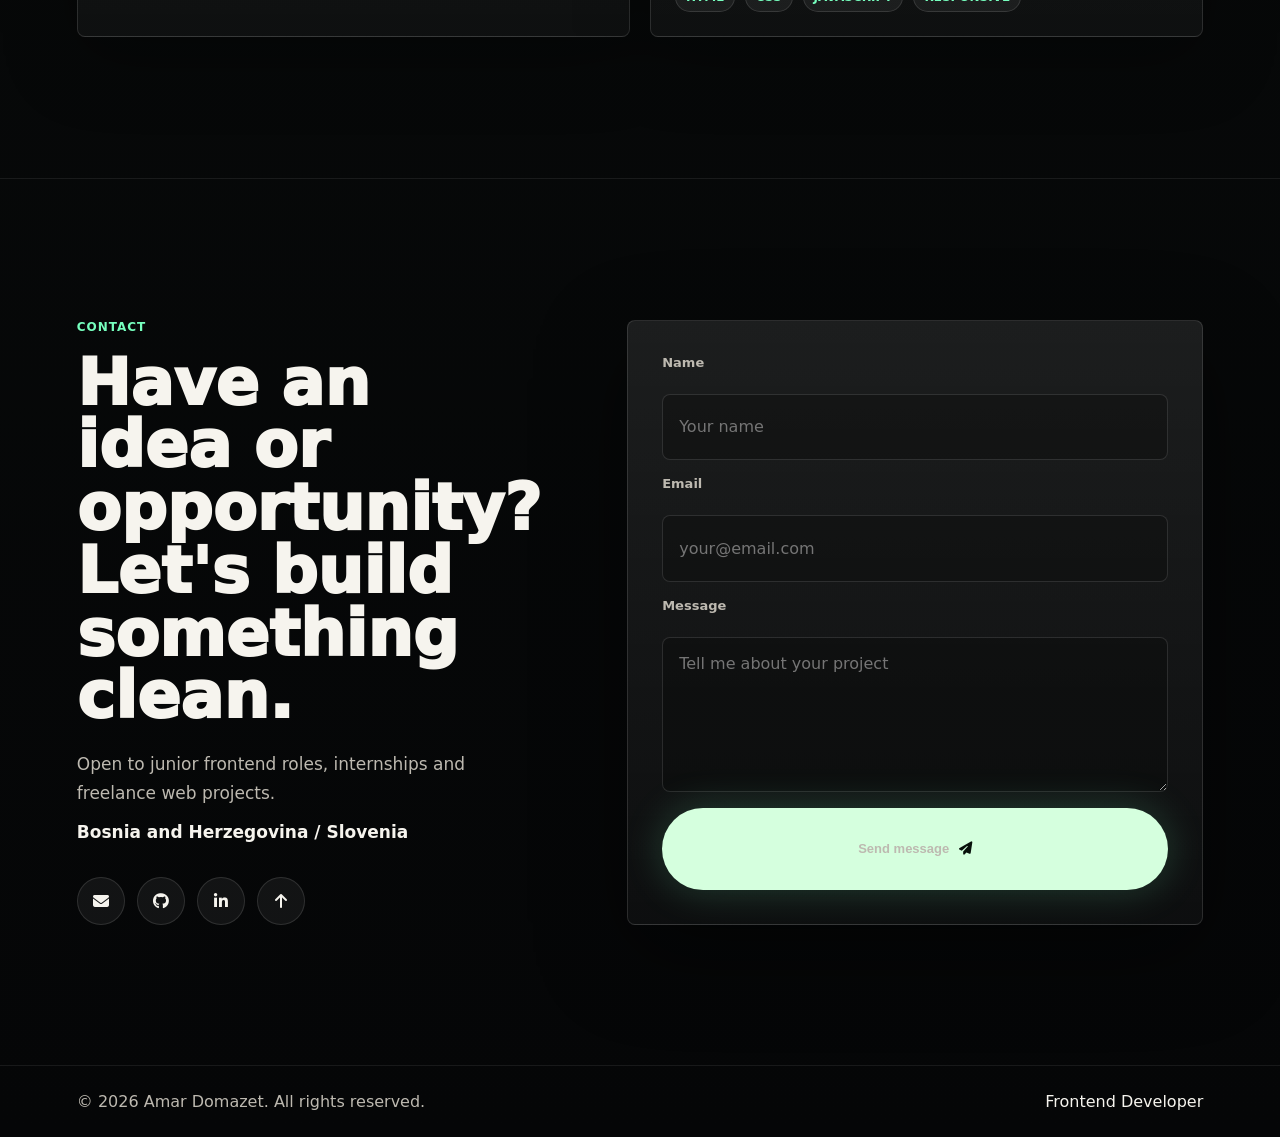
==== commit cd954e65: "Linkedln profil" ====
--- a/index.html
+++ b/index.html
@@ -6,7 +6,7 @@
     <meta name="description" content="Portfolio of Amar Domazet, a frontend developer focused on responsive websites, clean UI and smooth animations.">
     <title>Amar Domazet | Frontend Developer</title>
     <link rel="preconnect" href="https://cdnjs.cloudflare.com">
-    <link rel="stylesheet" href="./style.css?v=20260522-9">
+    <link rel="stylesheet" href="./style.css?v=20260522-10">
     <link rel="stylesheet" href="https://cdnjs.cloudflare.com/ajax/libs/font-awesome/6.5.0/css/all.min.css">
 </head>
 <body>
@@ -25,6 +25,7 @@
             <li><a href="#projects">Projects</a></li>
             <li><a href="#contact">Contact</a></li>
             <li><a href="https://github.com/ammar1312" target="_blank" rel="noreferrer">GitHub</a></li>
+            <li><a href="https://www.linkedin.com/in/amar-domazet-frontend" target="_blank" rel="noreferrer">LinkedIn</a></li>
         </ul>
     </nav>
 
@@ -300,6 +301,9 @@
                     <a href="https://github.com/ammar1312" target="_blank" rel="noreferrer" aria-label="GitHub profile">
                         <i class="fab fa-github"></i>
                     </a>
+                    <a href="https://www.linkedin.com/in/amar-domazet-frontend" target="_blank" rel="noreferrer" aria-label="LinkedIn profile">
+                        <i class="fab fa-linkedin-in"></i>
+                    </a>
                     <a href="#home" aria-label="Back to top">
                         <i class="fa-solid fa-arrow-up"></i>
                     </a>
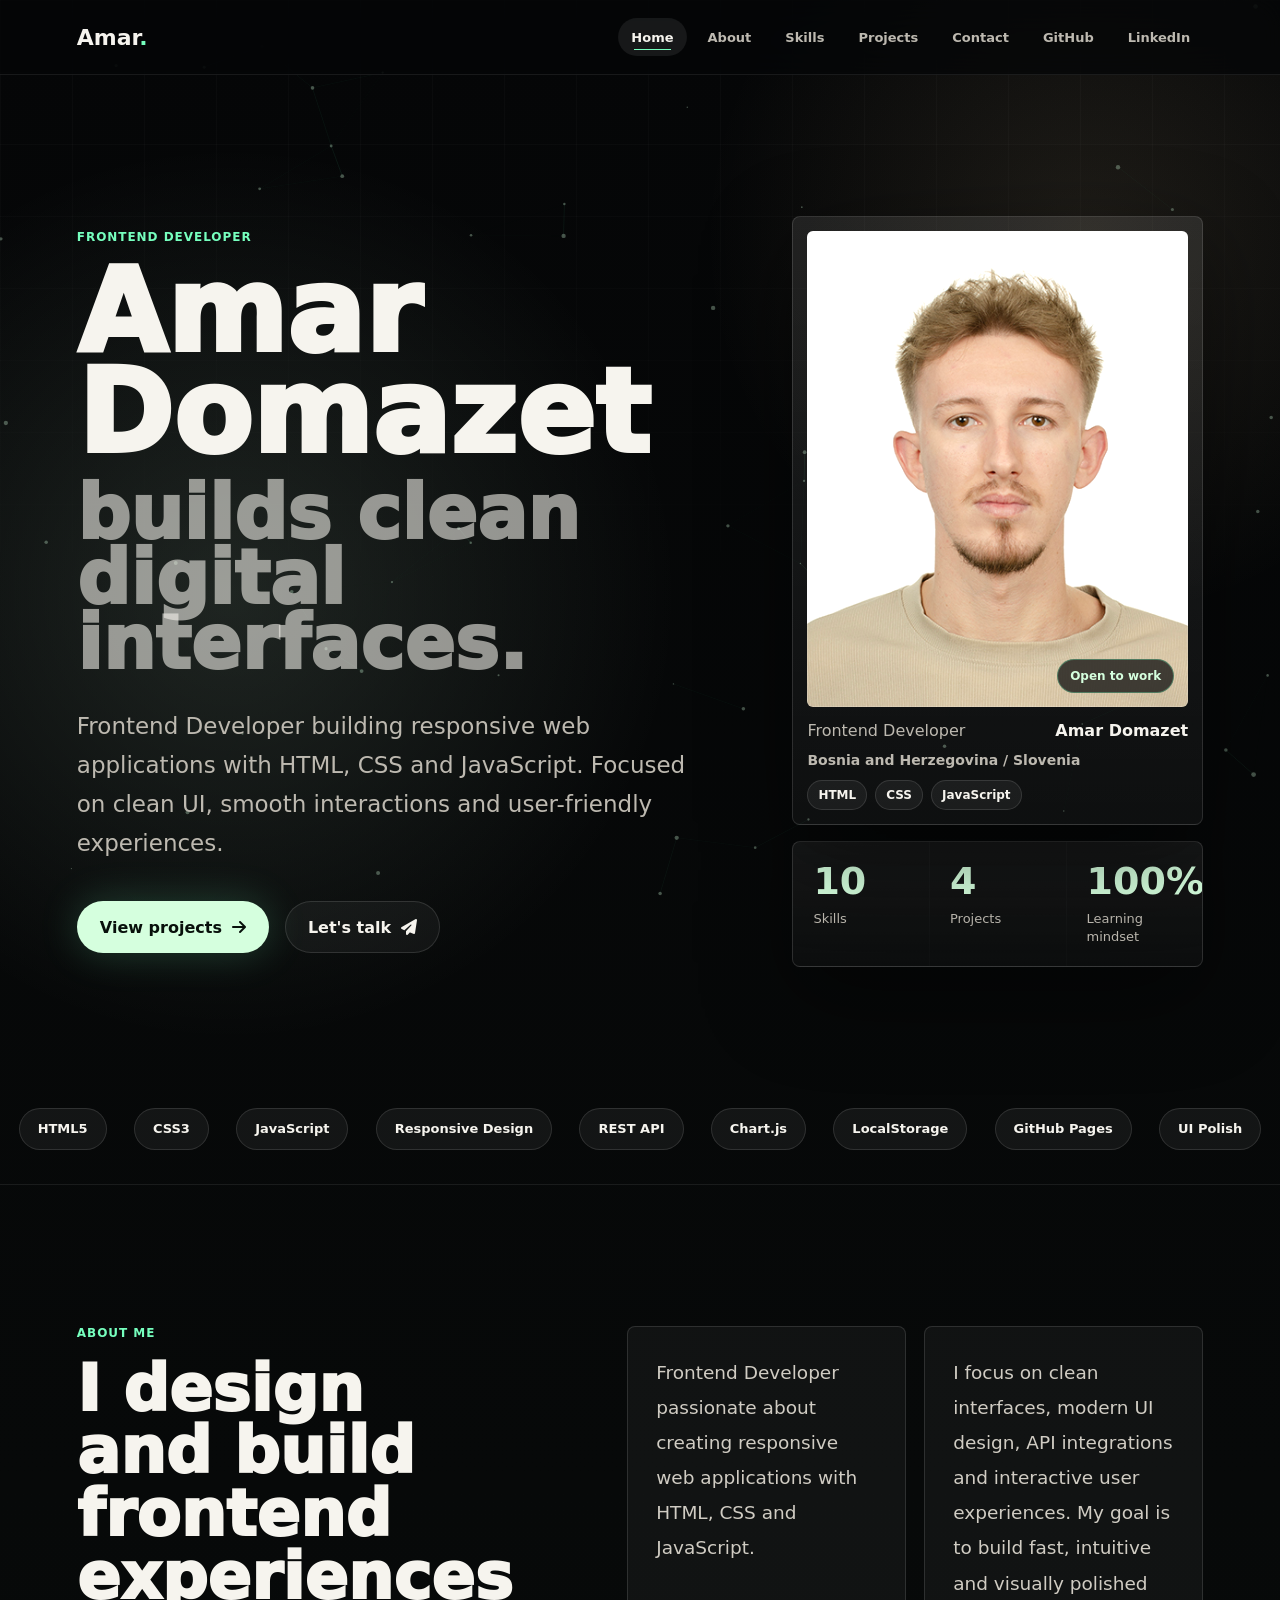
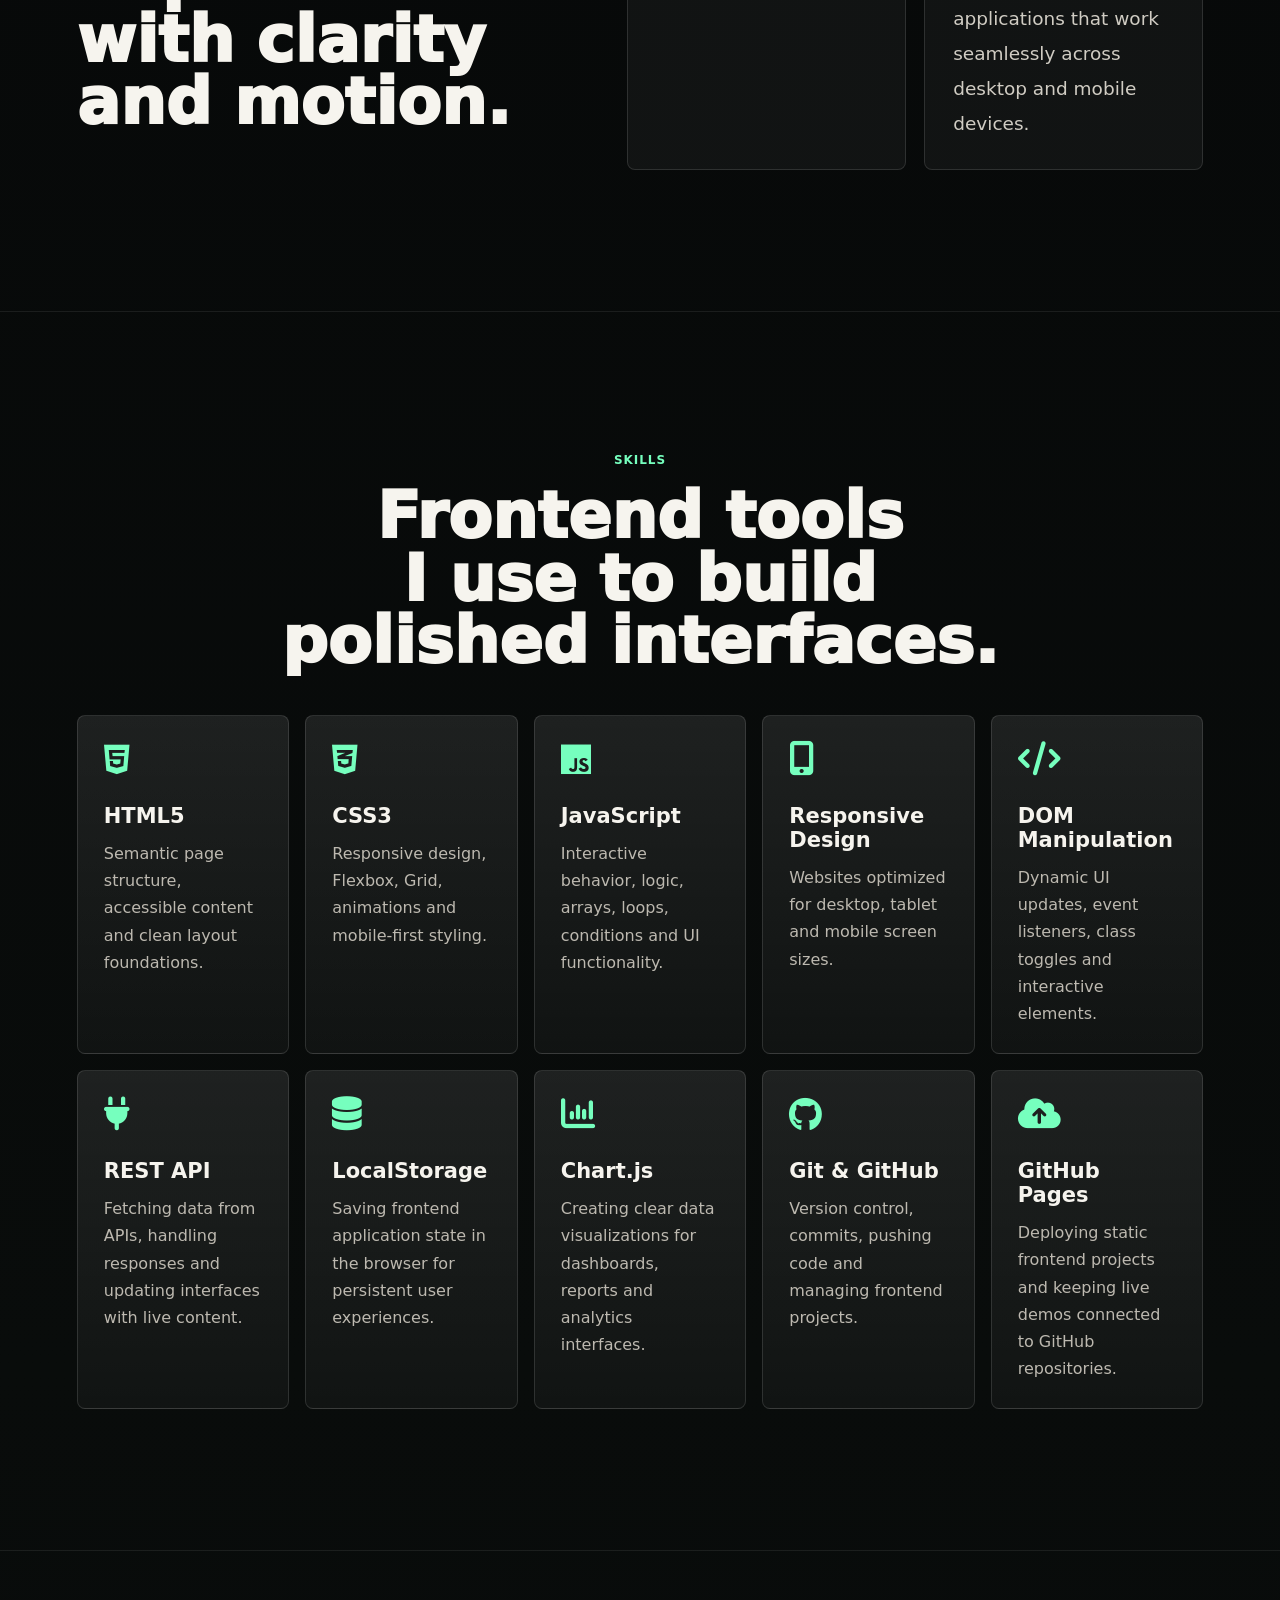
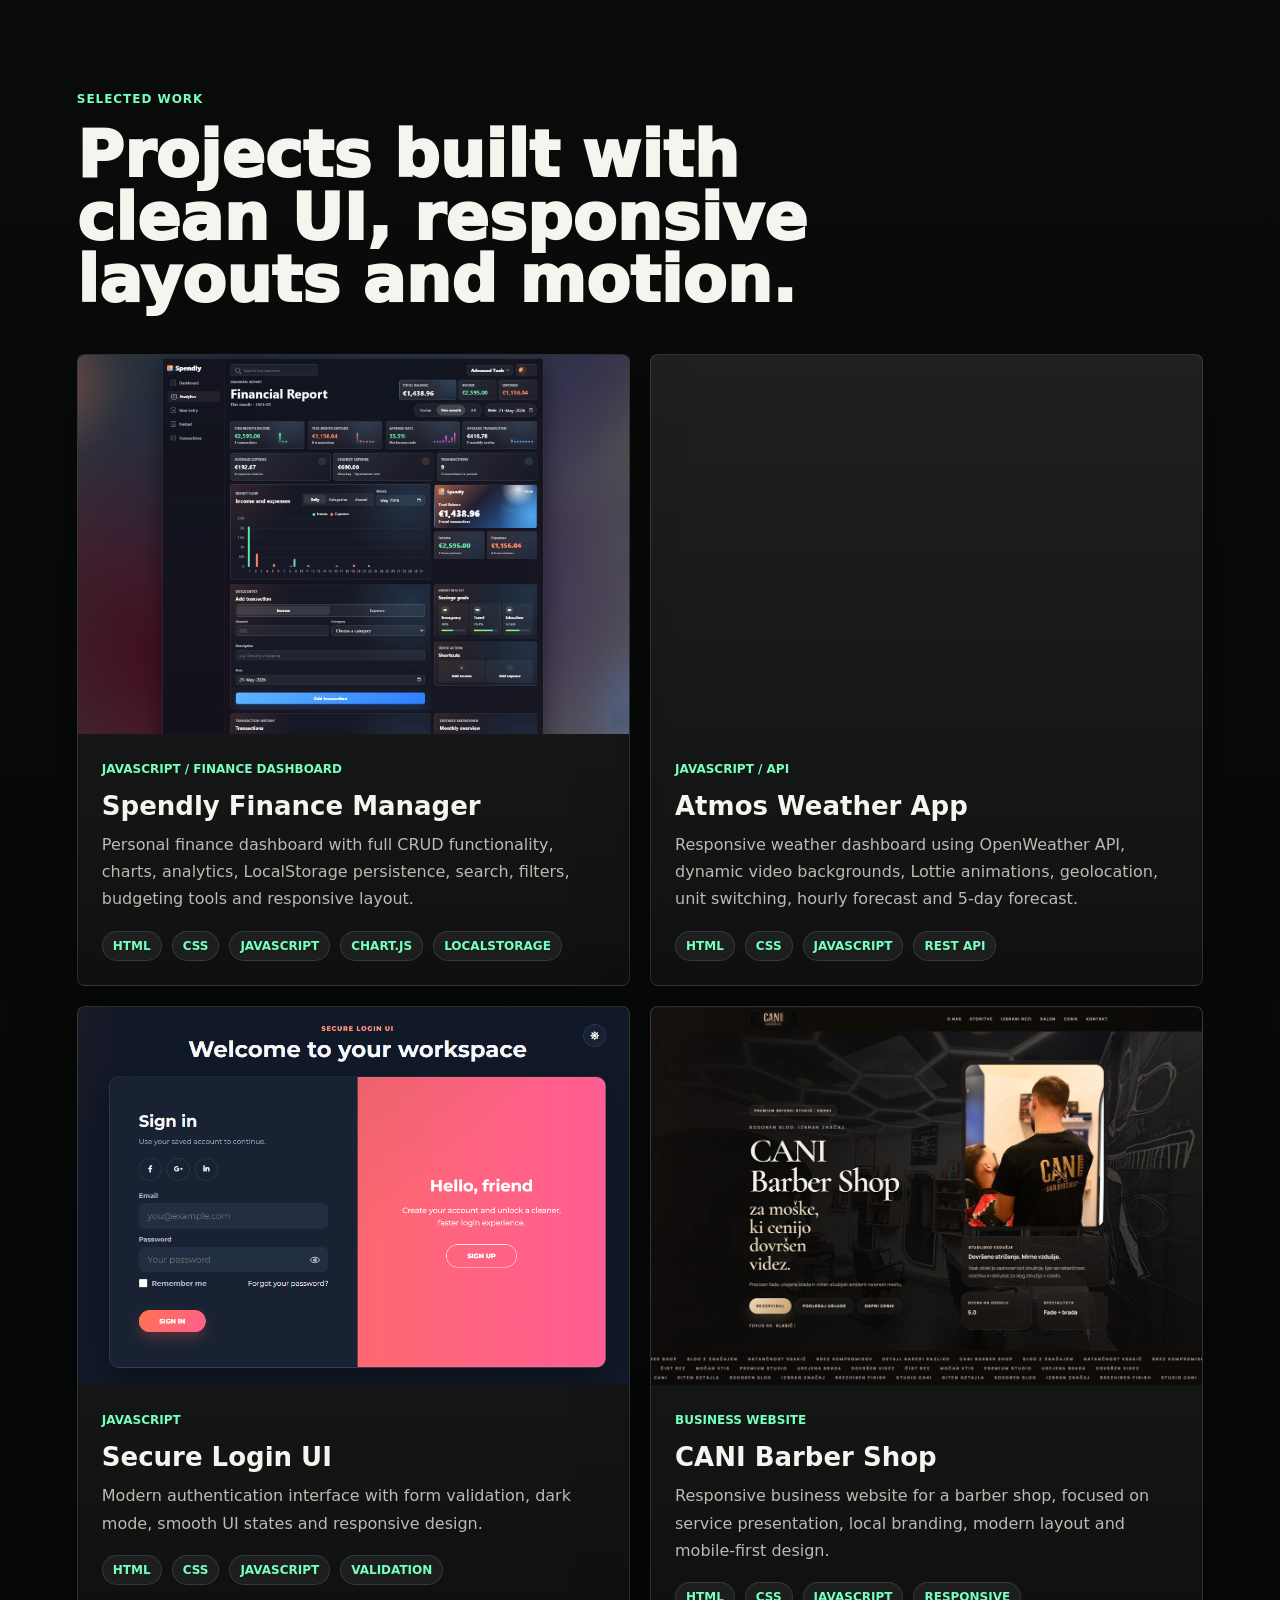
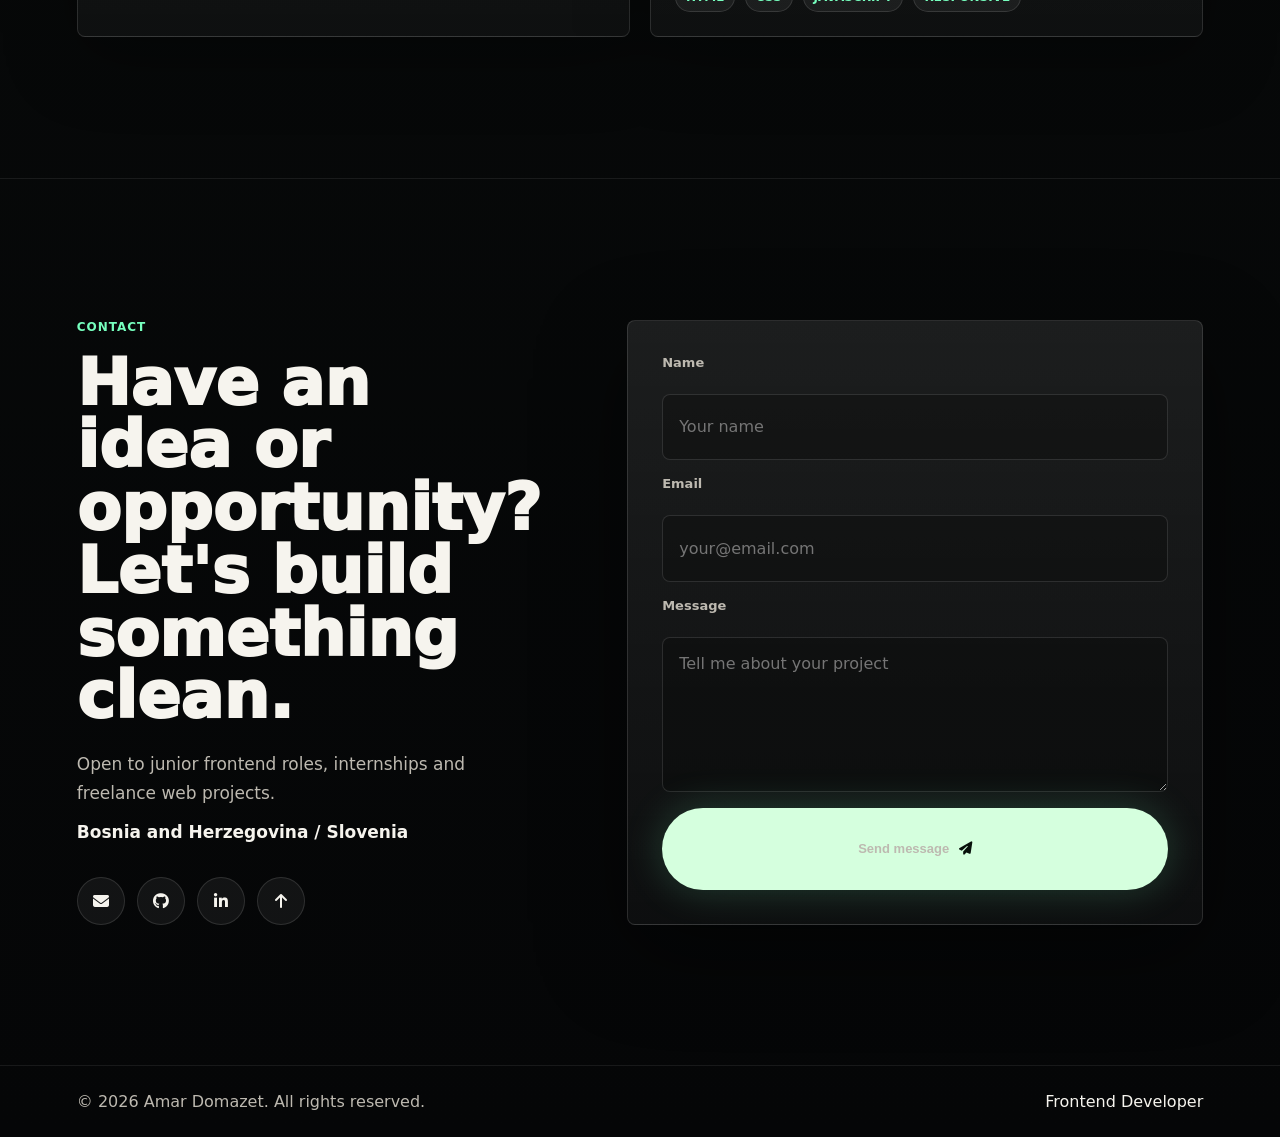
==== commit da50f4bf: "final polish" ====
--- a/index.html
+++ b/index.html
@@ -4,7 +4,15 @@
     <meta charset="UTF-8">
     <meta name="viewport" content="width=device-width, initial-scale=1.0">
     <meta name="description" content="Portfolio of Amar Domazet, a frontend developer focused on responsive websites, clean UI and smooth animations.">
+    <meta name="theme-color" content="#050607">
+    <meta property="og:title" content="Amar Domazet | Frontend Developer">
+    <meta property="og:description" content="Frontend portfolio with responsive web applications built using HTML, CSS and JavaScript.">
+    <meta property="og:type" content="website">
+    <meta property="og:url" content="https://ammar1312.github.io/amar-portofolio/">
+    <meta property="og:image" content="https://ammar1312.github.io/amar-portofolio/spendly-preview.png">
+    <meta name="twitter:card" content="summary_large_image">
     <title>Amar Domazet | Frontend Developer</title>
+    <link rel="icon" href="./favicon.svg" type="image/svg+xml">
     <link rel="preconnect" href="https://cdnjs.cloudflare.com">
     <link rel="stylesheet" href="./style.css?v=20260522-10">
     <link rel="stylesheet" href="https://cdnjs.cloudflare.com/ajax/libs/font-awesome/6.5.0/css/all.min.css">
@@ -24,8 +32,8 @@
             <li><a href="#skills">Skills</a></li>
             <li><a href="#projects">Projects</a></li>
             <li><a href="#contact">Contact</a></li>
-            <li><a href="https://github.com/ammar1312" target="_blank" rel="noreferrer">GitHub</a></li>
-            <li><a href="https://www.linkedin.com/in/amar-domazet-frontend" target="_blank" rel="noreferrer">LinkedIn</a></li>
+            <li><a href="https://github.com/ammar1312" target="_blank" rel="noopener noreferrer" aria-label="Open GitHub profile">GitHub</a></li>
+            <li><a href="https://www.linkedin.com/in/amar-domazet-frontend" target="_blank" rel="noopener noreferrer" aria-label="Open LinkedIn profile">LinkedIn</a></li>
         </ul>
     </nav>
 
@@ -56,7 +64,7 @@
             <div class="hero-panel reveal">
                 <div class="profile-card">
                     <div class="profile-card__image">
-                        <img src="./me.jpg" alt="Amar Domazet">
+                        <img src="./me.jpg" alt="Amar Domazet" decoding="async">
                         <span class="profile-card__status">Open to work</span>
                     </div>
                     <div class="profile-card__content">
@@ -202,10 +210,10 @@
             <div class="projects-grid">
                 <article class="project-card">
                     <div class="project-image">
-                        <img src="./spendly-preview.png" alt="Spendly expense tracker dashboard preview">
+                        <img src="./spendly-preview.png" alt="Spendly expense tracker dashboard preview" loading="lazy" decoding="async">
                         <div class="project-overlay">
-                            <a href="https://ammar1312.github.io/spendly-expense-tracker/" class="mini-button" target="_blank" rel="noreferrer">Live preview</a>
-                            <a href="https://github.com/ammar1312/spendly-expense-tracker" class="mini-button muted" target="_blank" rel="noreferrer">GitHub</a>
+                            <a href="https://ammar1312.github.io/spendly-expense-tracker/" class="mini-button" target="_blank" rel="noopener noreferrer">Live preview</a>
+                            <a href="https://github.com/ammar1312/spendly-expense-tracker" class="mini-button muted" target="_blank" rel="noopener noreferrer">GitHub</a>
                         </div>
                     </div>
                     <div class="project-info">
@@ -224,10 +232,10 @@
 
                 <article class="project-card">
                     <div class="project-image">
-                        <img src="./weather-preview.jpg" alt="Weather App preview">
+                        <img src="./weather-preview.jpg" alt="Atmos Weather App preview" loading="lazy" decoding="async">
                         <div class="project-overlay">
-                            <a href="https://ammar1312.github.io/atmos-weather.app/" class="mini-button" target="_blank" rel="noreferrer">Live preview</a>
-                            <a href="https://github.com/ammar1312/atmos-weather.app" class="mini-button muted" target="_blank" rel="noreferrer">GitHub</a>
+                            <a href="https://ammar1312.github.io/atmos-weather.app/" class="mini-button" target="_blank" rel="noopener noreferrer">Live preview</a>
+                            <a href="https://github.com/ammar1312/atmos-weather.app" class="mini-button muted" target="_blank" rel="noopener noreferrer">GitHub</a>
                         </div>
                     </div>
                     <div class="project-info">
@@ -245,10 +253,10 @@
 
                 <article class="project-card">
                     <div class="project-image">
-                        <img src="./login-system.png" alt="Login System preview">
+                        <img src="./login-system.png" alt="Secure Login UI preview" loading="lazy" decoding="async">
                         <div class="project-overlay">
-                            <a href="https://ammar1312.github.io/Secure-Login-UI/" class="mini-button" target="_blank" rel="noreferrer">Live preview</a>
-                            <a href="https://github.com/ammar1312/Secure-Login-UI" class="mini-button muted" target="_blank" rel="noreferrer">GitHub</a>
+                            <a href="https://ammar1312.github.io/Secure-Login-UI/" class="mini-button" target="_blank" rel="noopener noreferrer">Live preview</a>
+                            <a href="https://github.com/ammar1312/Secure-Login-UI" class="mini-button muted" target="_blank" rel="noopener noreferrer">GitHub</a>
                         </div>
                     </div>
                     <div class="project-info">
@@ -266,10 +274,10 @@
 
                 <article class="project-card">
                     <div class="project-image">
-                        <img class="barber-preview" src="./barber-preview.jpg" alt="Barber Shop website preview">
+                        <img class="barber-preview" src="./barber-preview.jpg" alt="CANI Barber Shop website preview" loading="lazy" decoding="async">
                         <div class="project-overlay">
-                            <a href="https://ammar1312.github.io/CANI-Barber-Shop/" class="mini-button" target="_blank" rel="noreferrer">Live preview</a>
-                            <a href="https://github.com/ammar1312/CANI-Barber-Shop" class="mini-button muted" target="_blank" rel="noreferrer">GitHub</a>
+                            <a href="https://ammar1312.github.io/CANI-Barber-Shop/" class="mini-button" target="_blank" rel="noopener noreferrer">Live preview</a>
+                            <a href="https://github.com/ammar1312/CANI-Barber-Shop" class="mini-button muted" target="_blank" rel="noopener noreferrer">GitHub</a>
                         </div>
                     </div>
                     <div class="project-info">
@@ -298,10 +306,10 @@
                     <a href="mailto:amardomazet6@gmail.com" aria-label="Email Amar">
                         <i class="fa-solid fa-envelope"></i>
                     </a>
-                    <a href="https://github.com/ammar1312" target="_blank" rel="noreferrer" aria-label="GitHub profile">
+                    <a href="https://github.com/ammar1312" target="_blank" rel="noopener noreferrer" aria-label="GitHub profile">
                         <i class="fab fa-github"></i>
                     </a>
-                    <a href="https://www.linkedin.com/in/amar-domazet-frontend" target="_blank" rel="noreferrer" aria-label="LinkedIn profile">
+                    <a href="https://www.linkedin.com/in/amar-domazet-frontend" target="_blank" rel="noopener noreferrer" aria-label="LinkedIn profile">
                         <i class="fab fa-linkedin-in"></i>
                     </a>
                     <a href="#home" aria-label="Back to top">
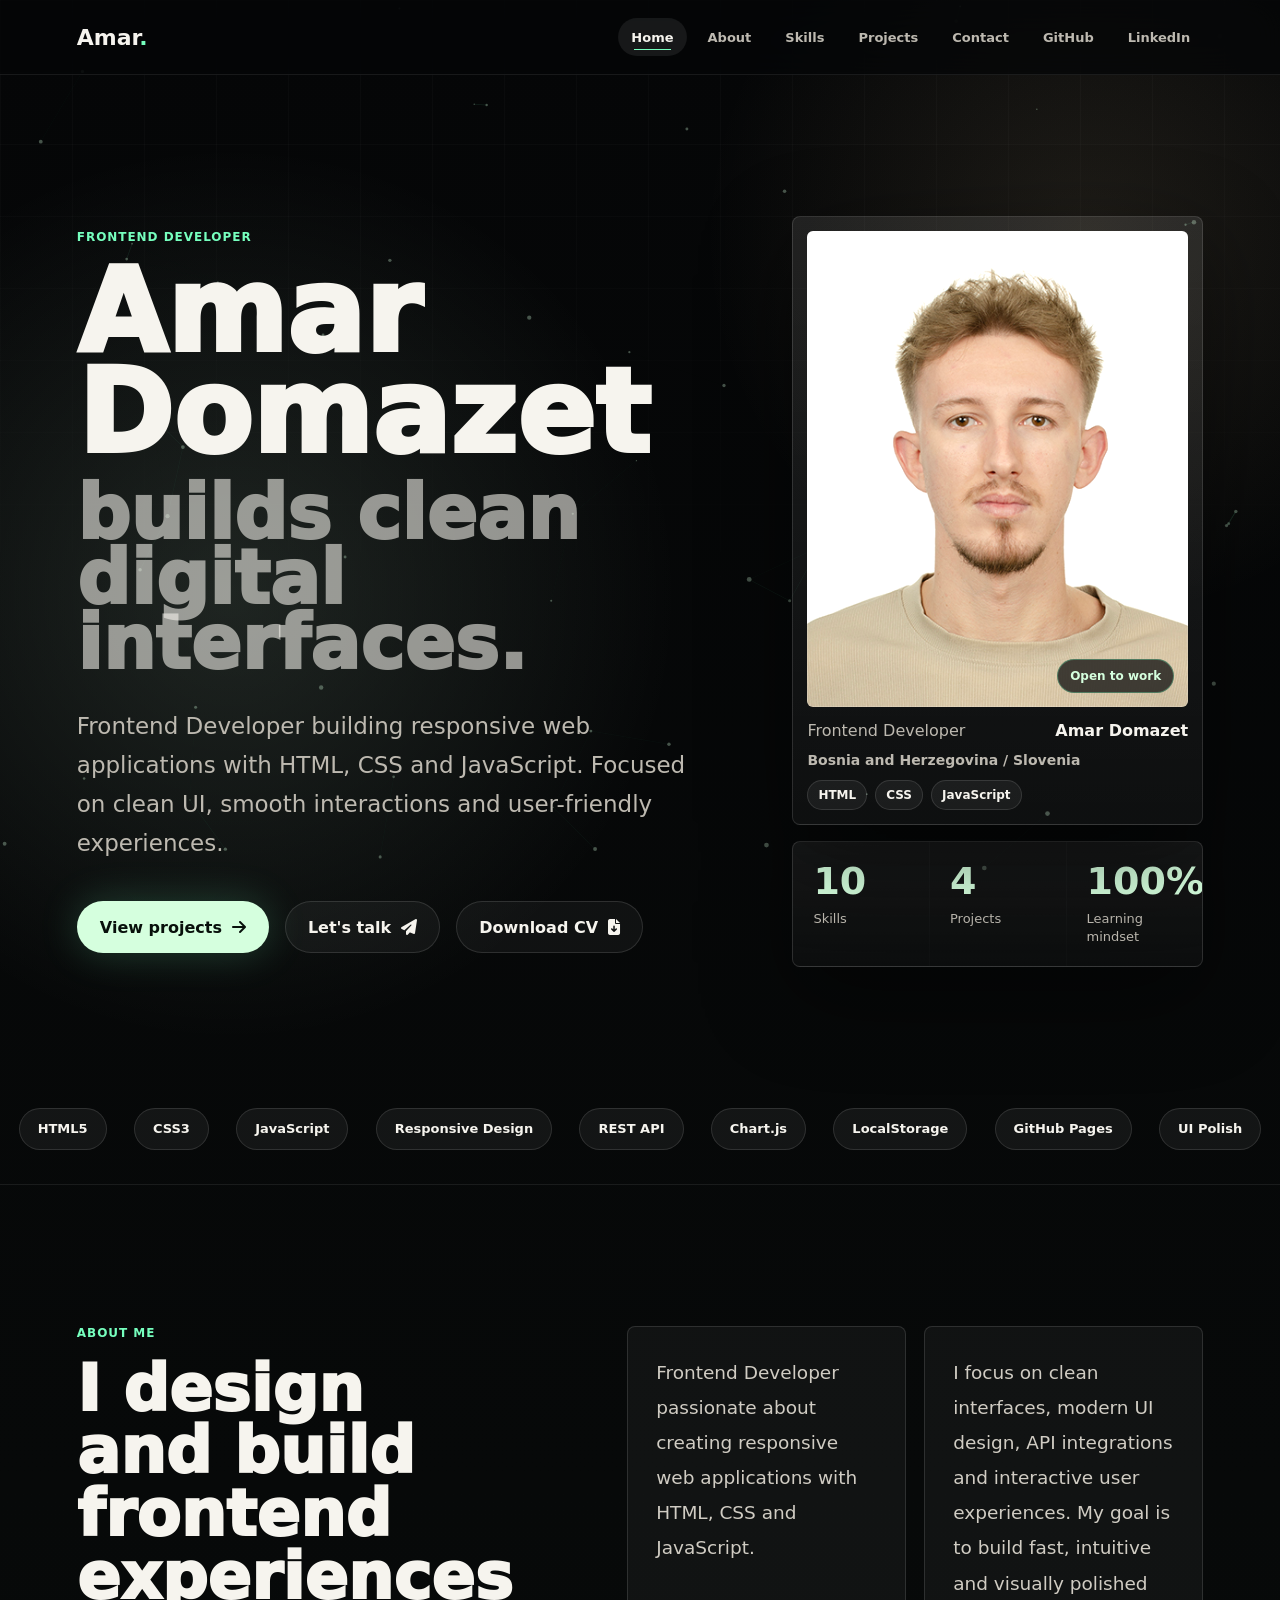
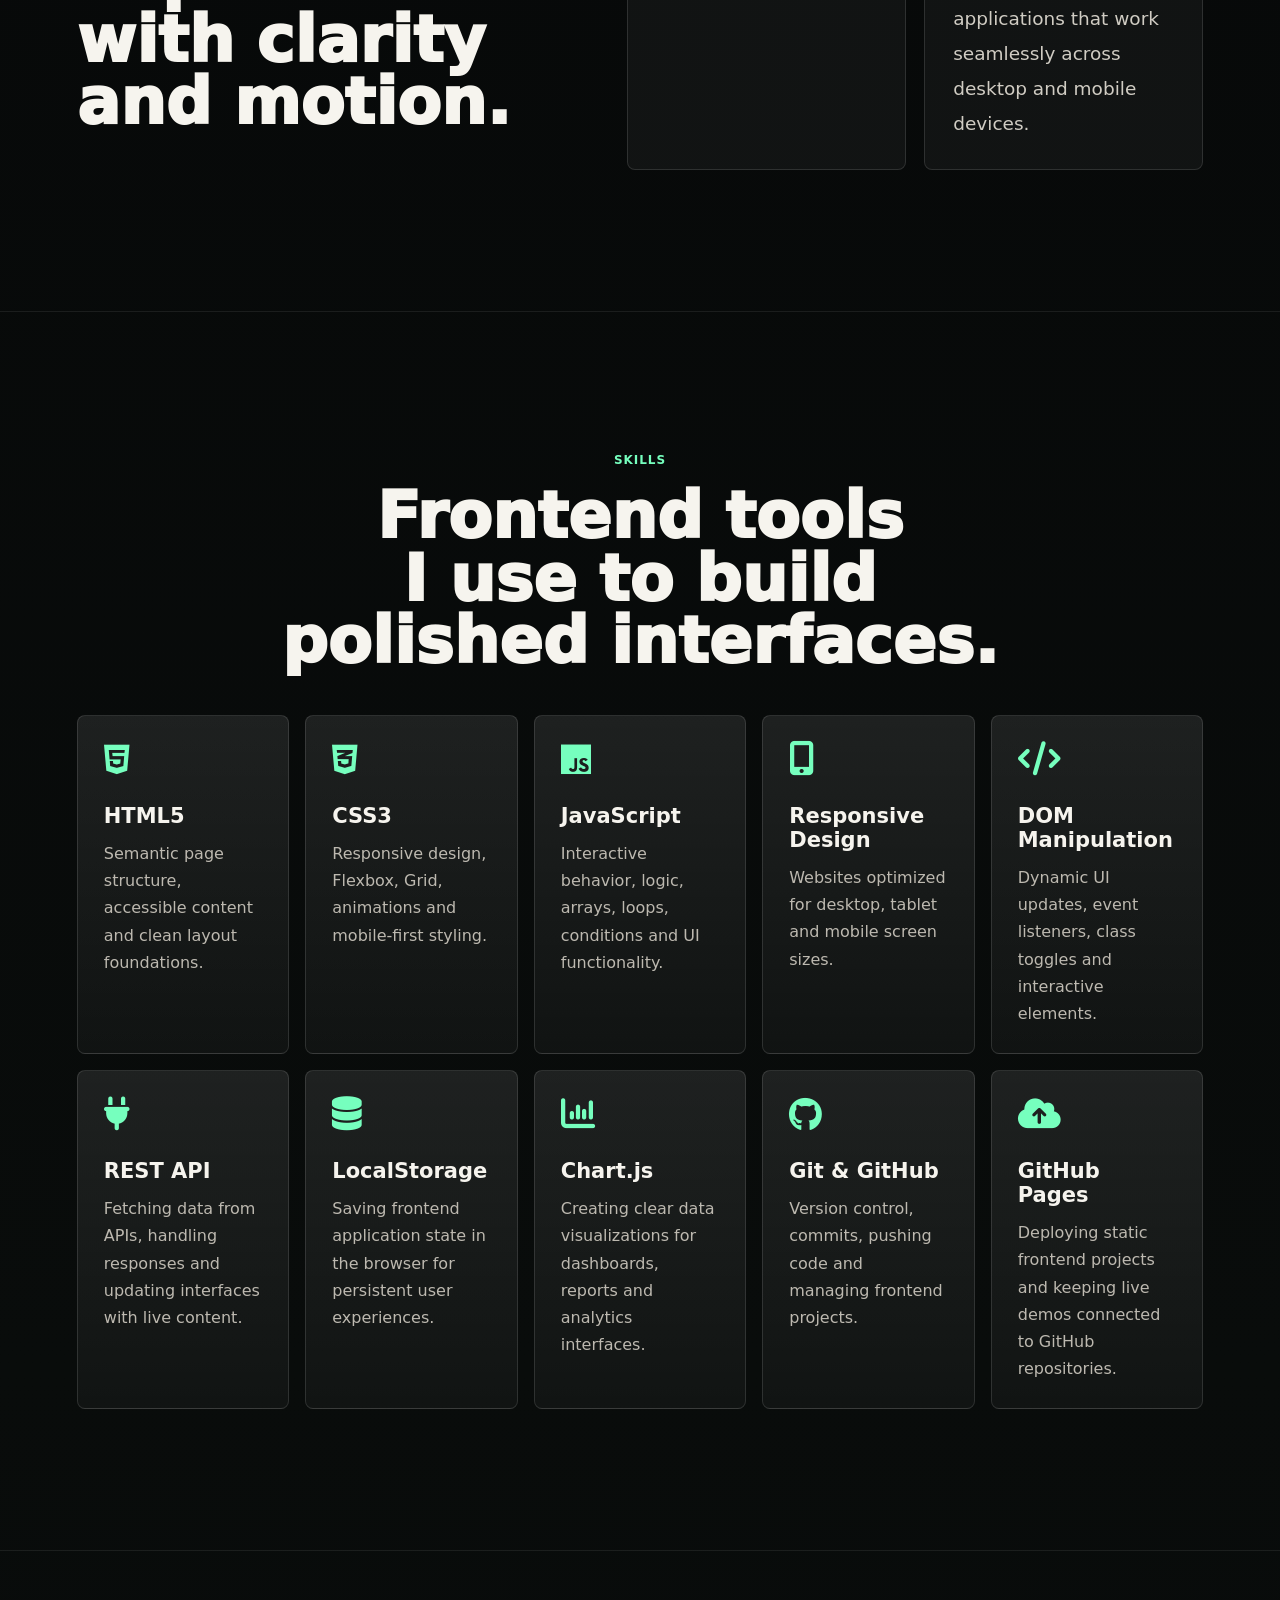
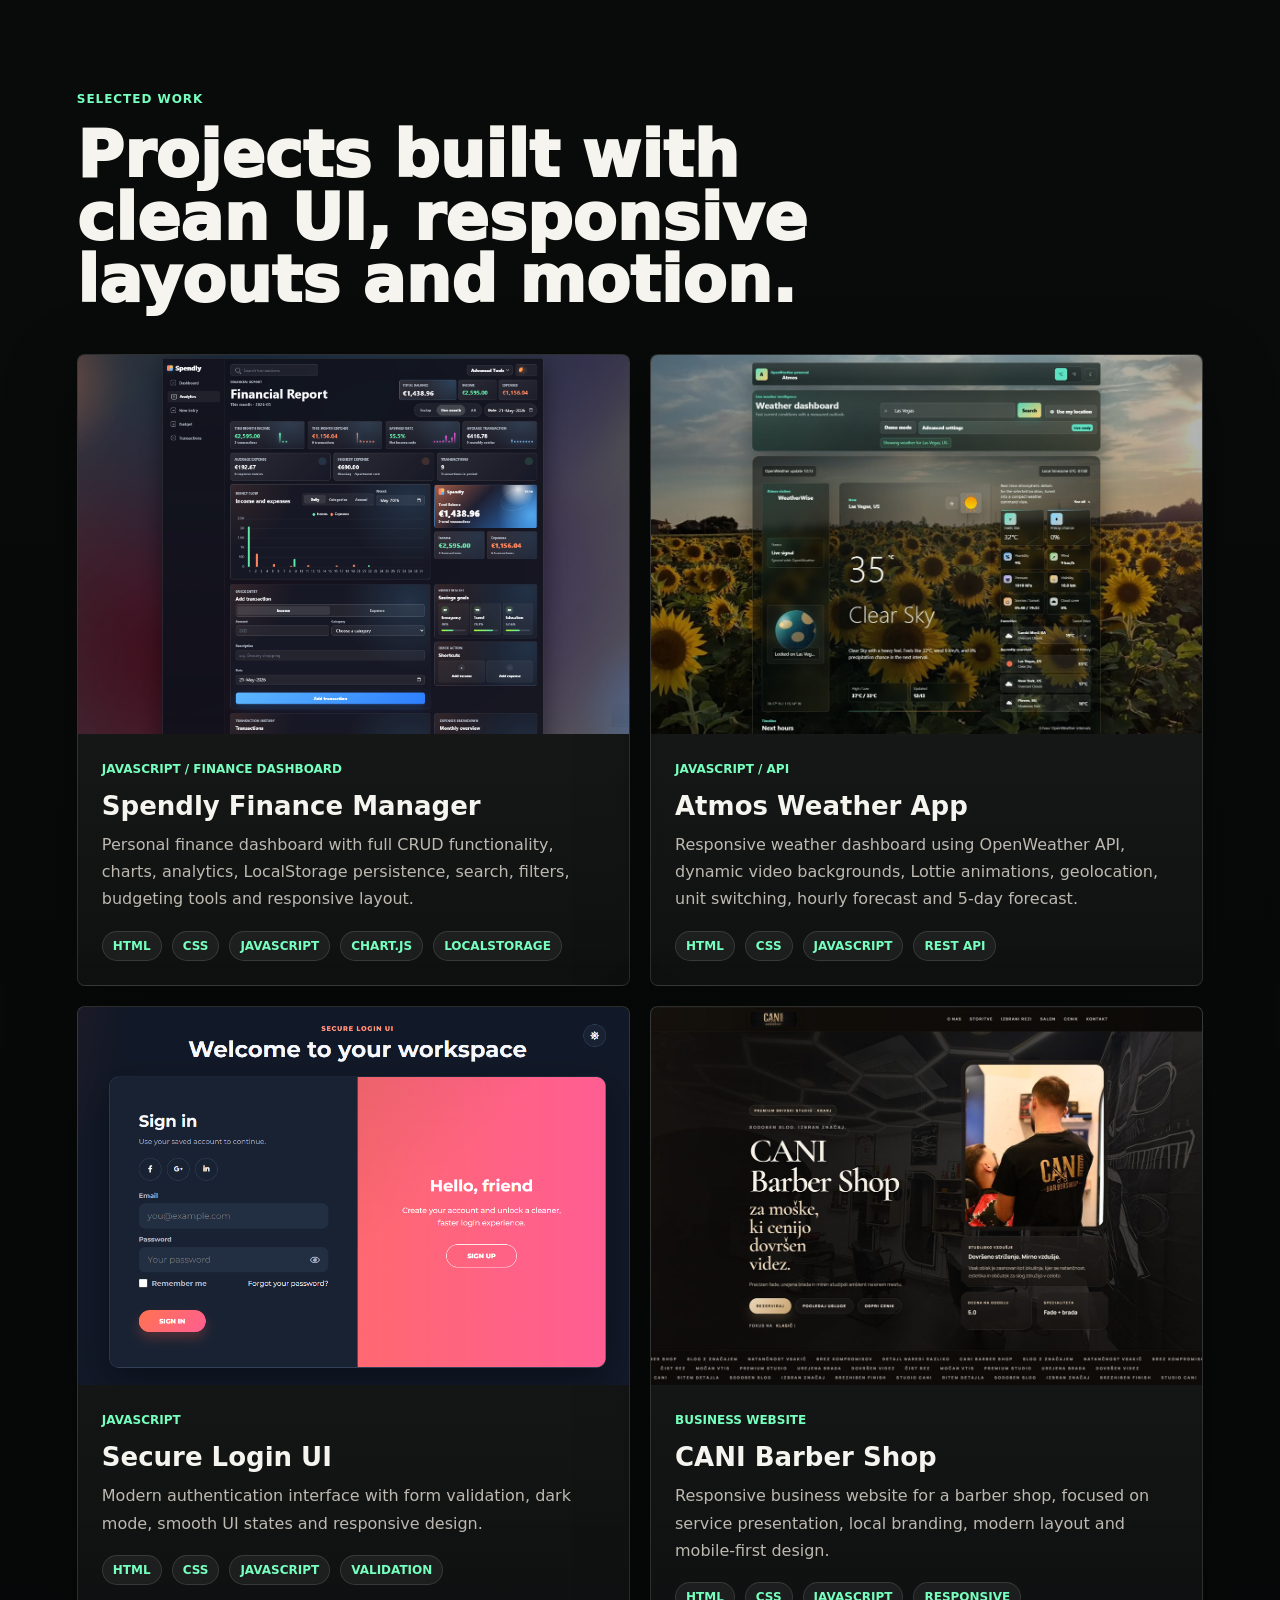
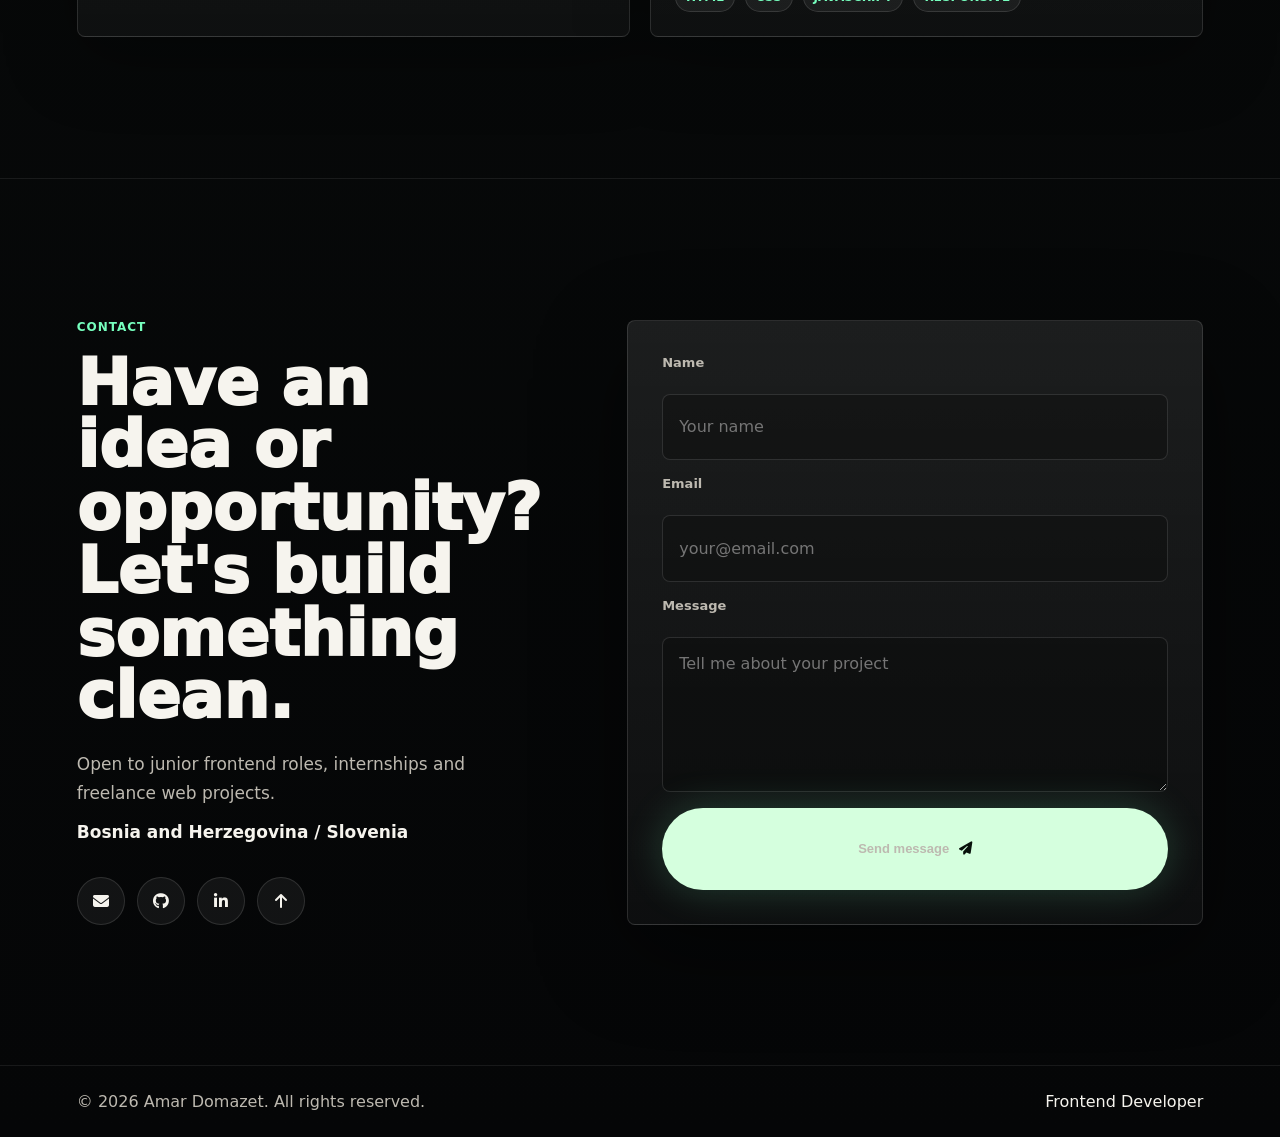
==== commit 747b2e2c: "CV update" ====
--- a/index.html
+++ b/index.html
@@ -57,6 +57,10 @@
                     <a class="button ghost magnetic" href="#contact">
                         <span>Let's talk</span>
                         <i class="fa-solid fa-paper-plane"></i>
+                    </a>
+                    <a class="button ghost magnetic" href="./amar-domazet-cv.pdf" target="_blank" rel="noopener noreferrer">
+                        <span>Download CV</span>
+                        <i class="fa-solid fa-file-arrow-down"></i>
                     </a>
                 </div>
             </div>
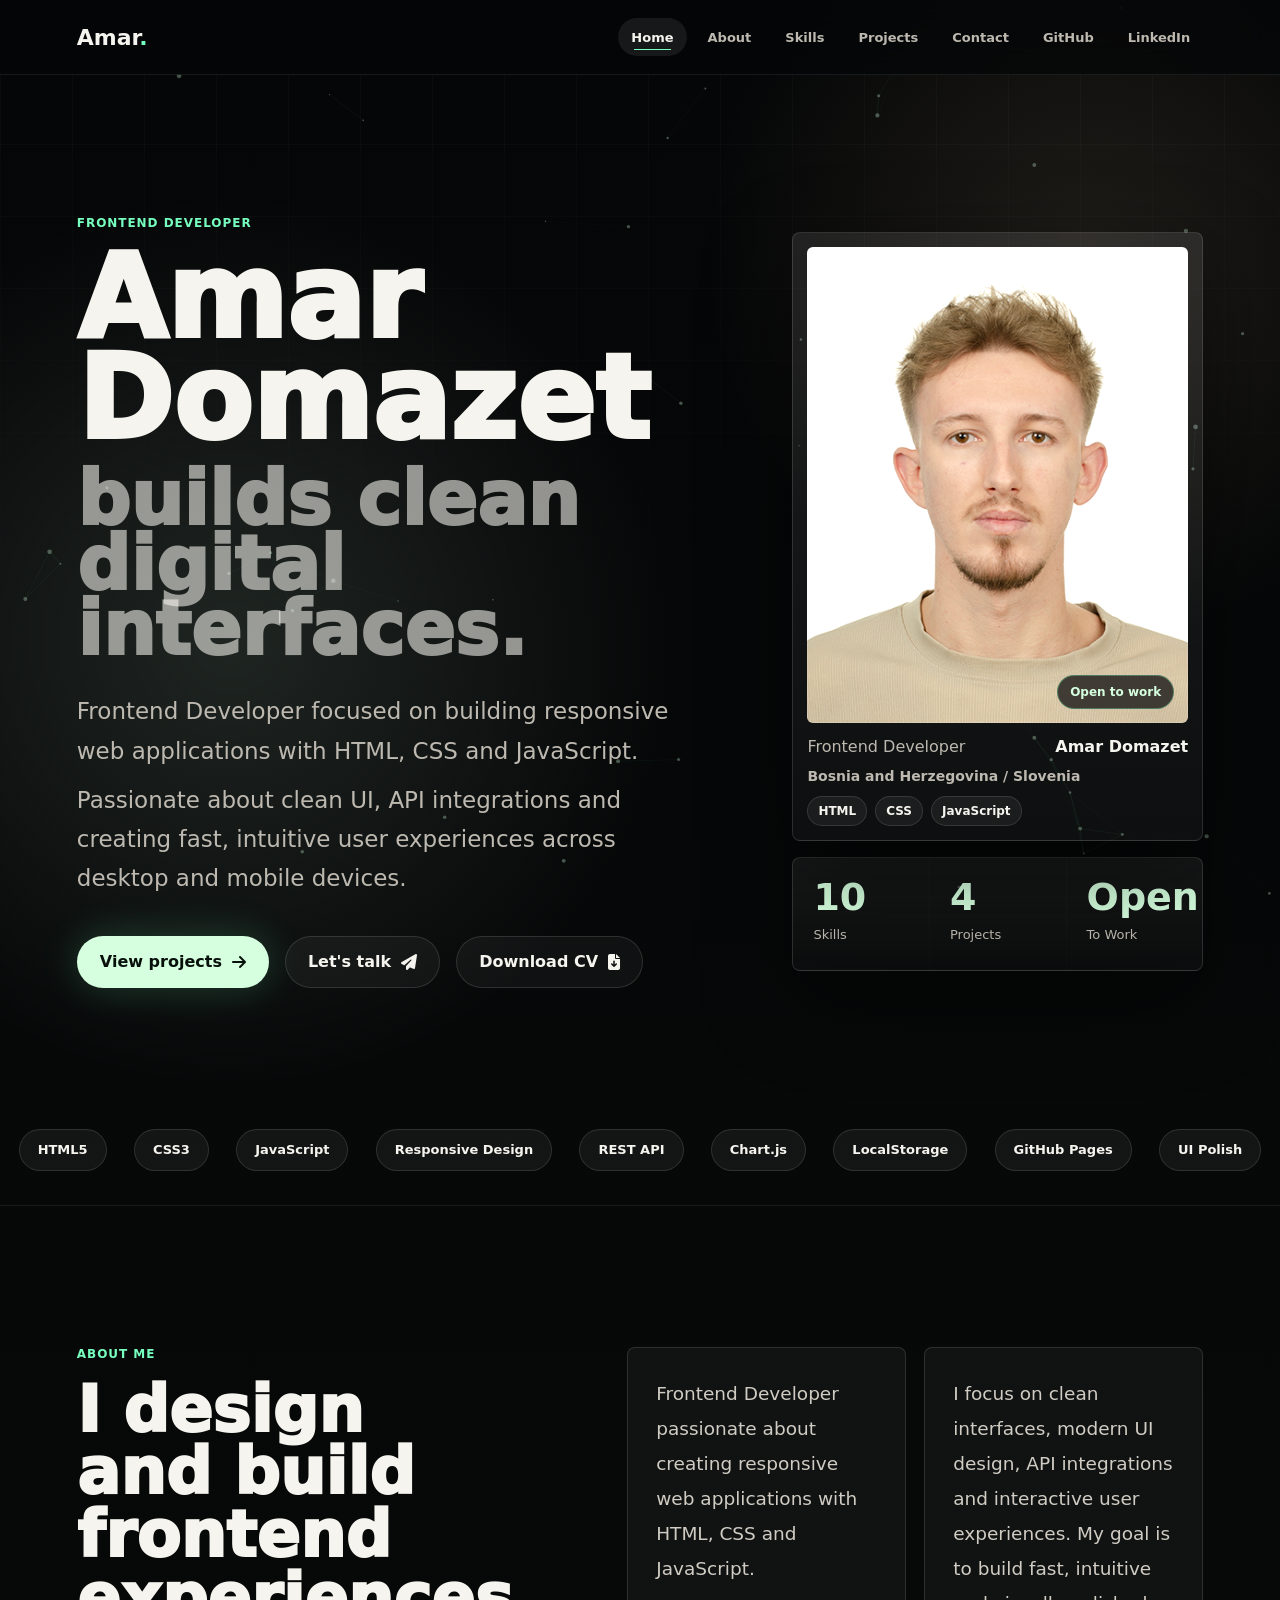
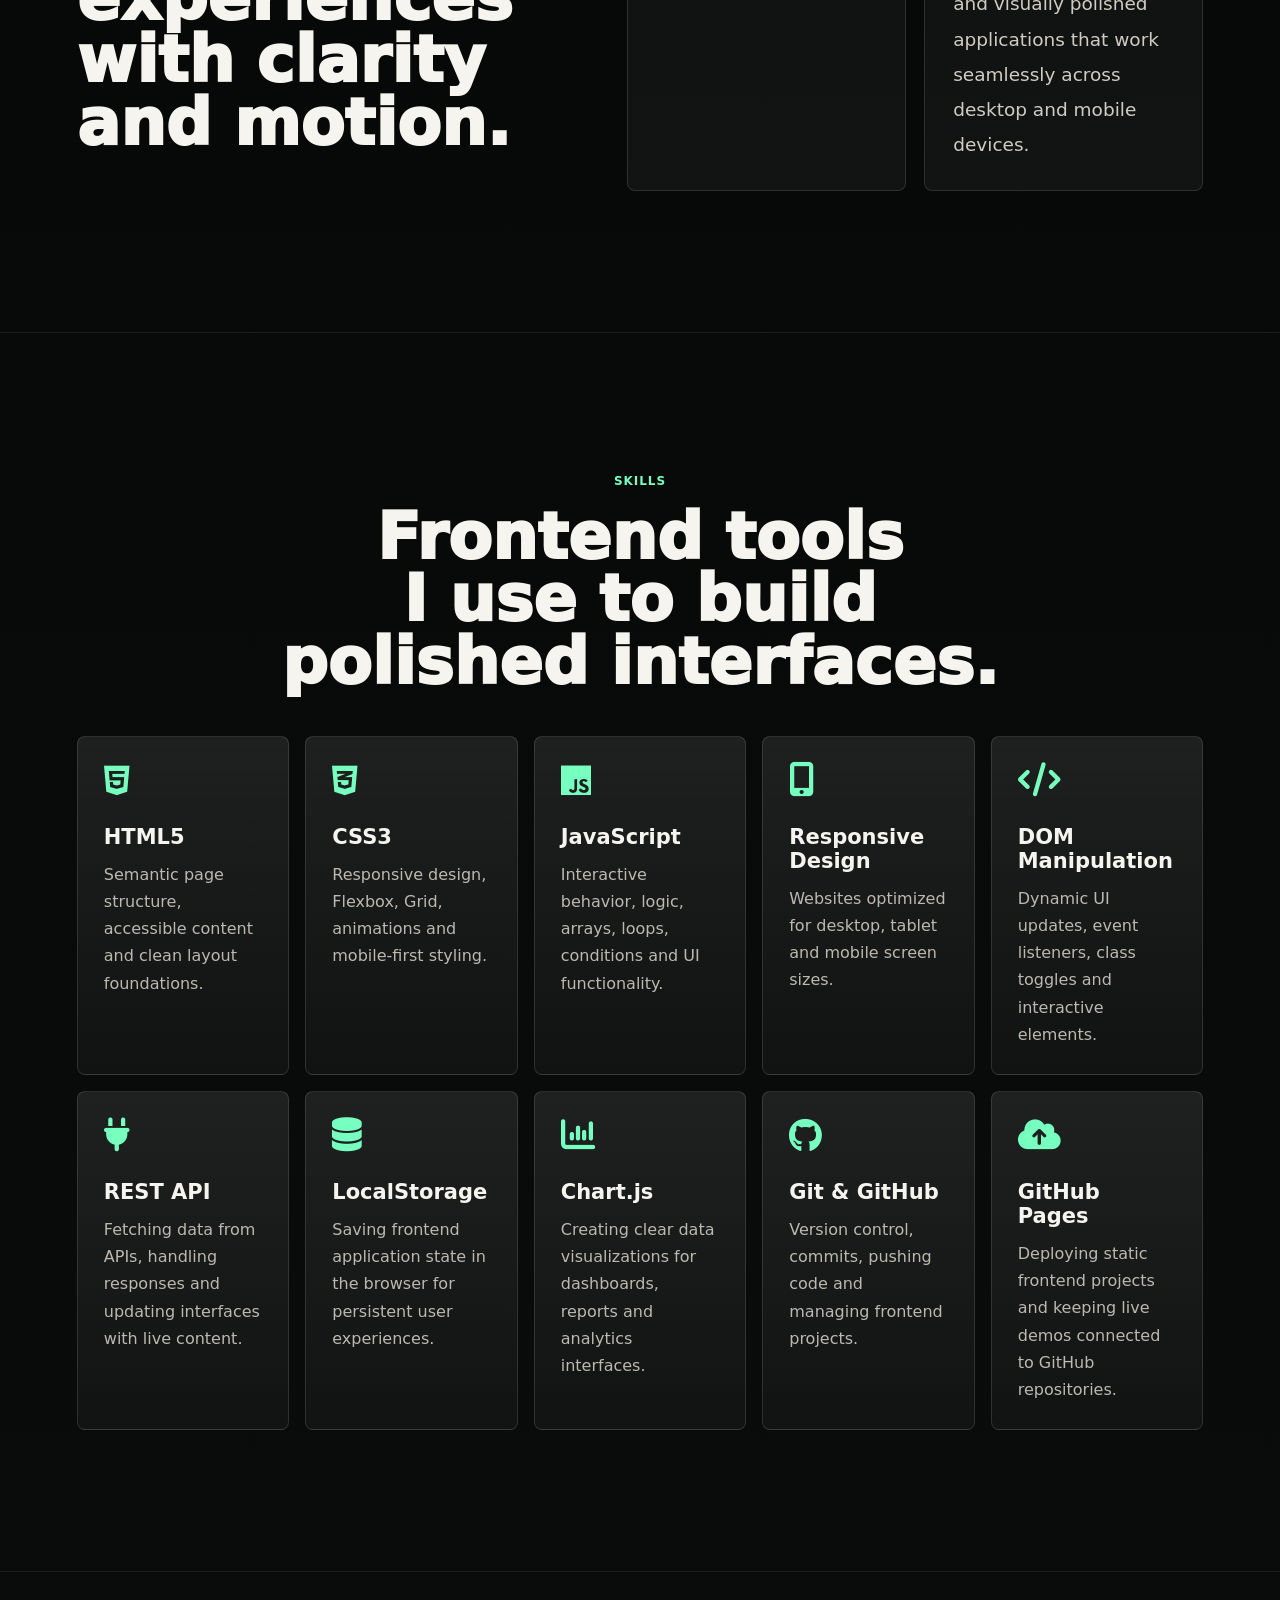
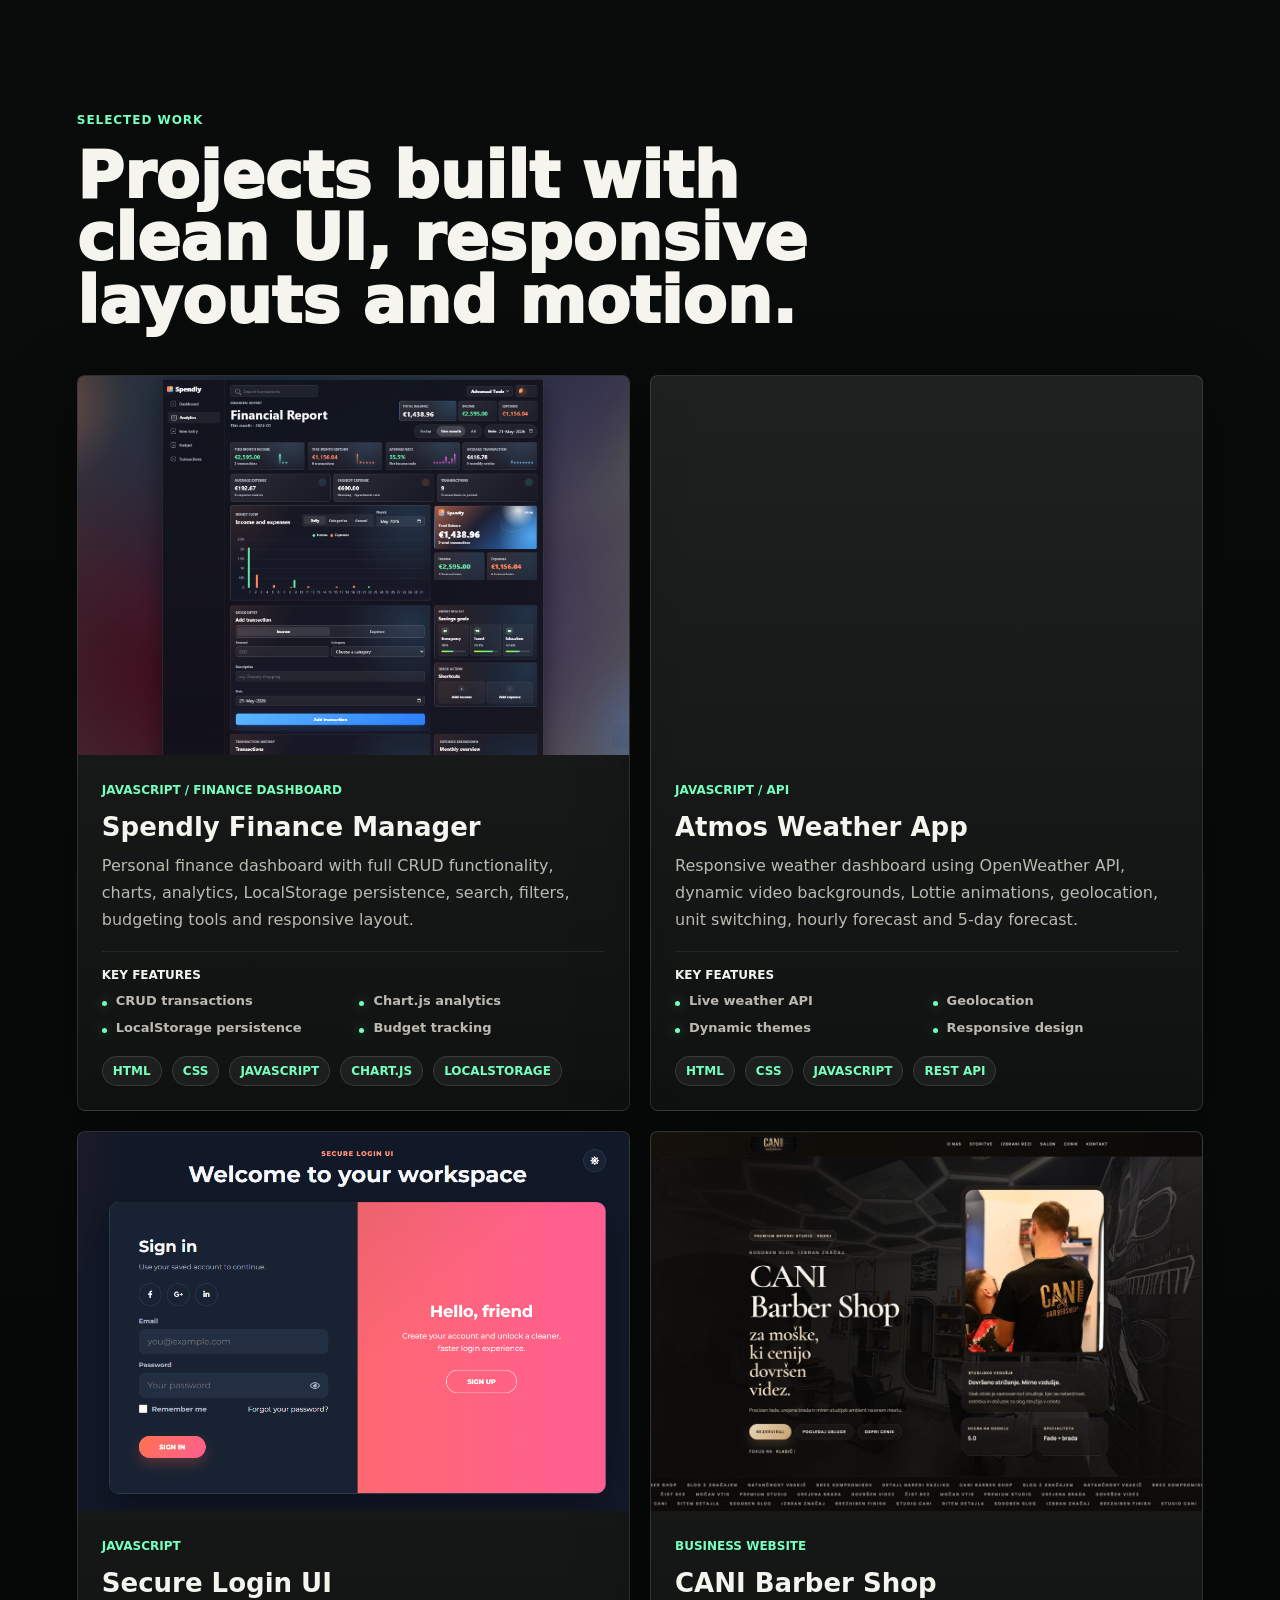
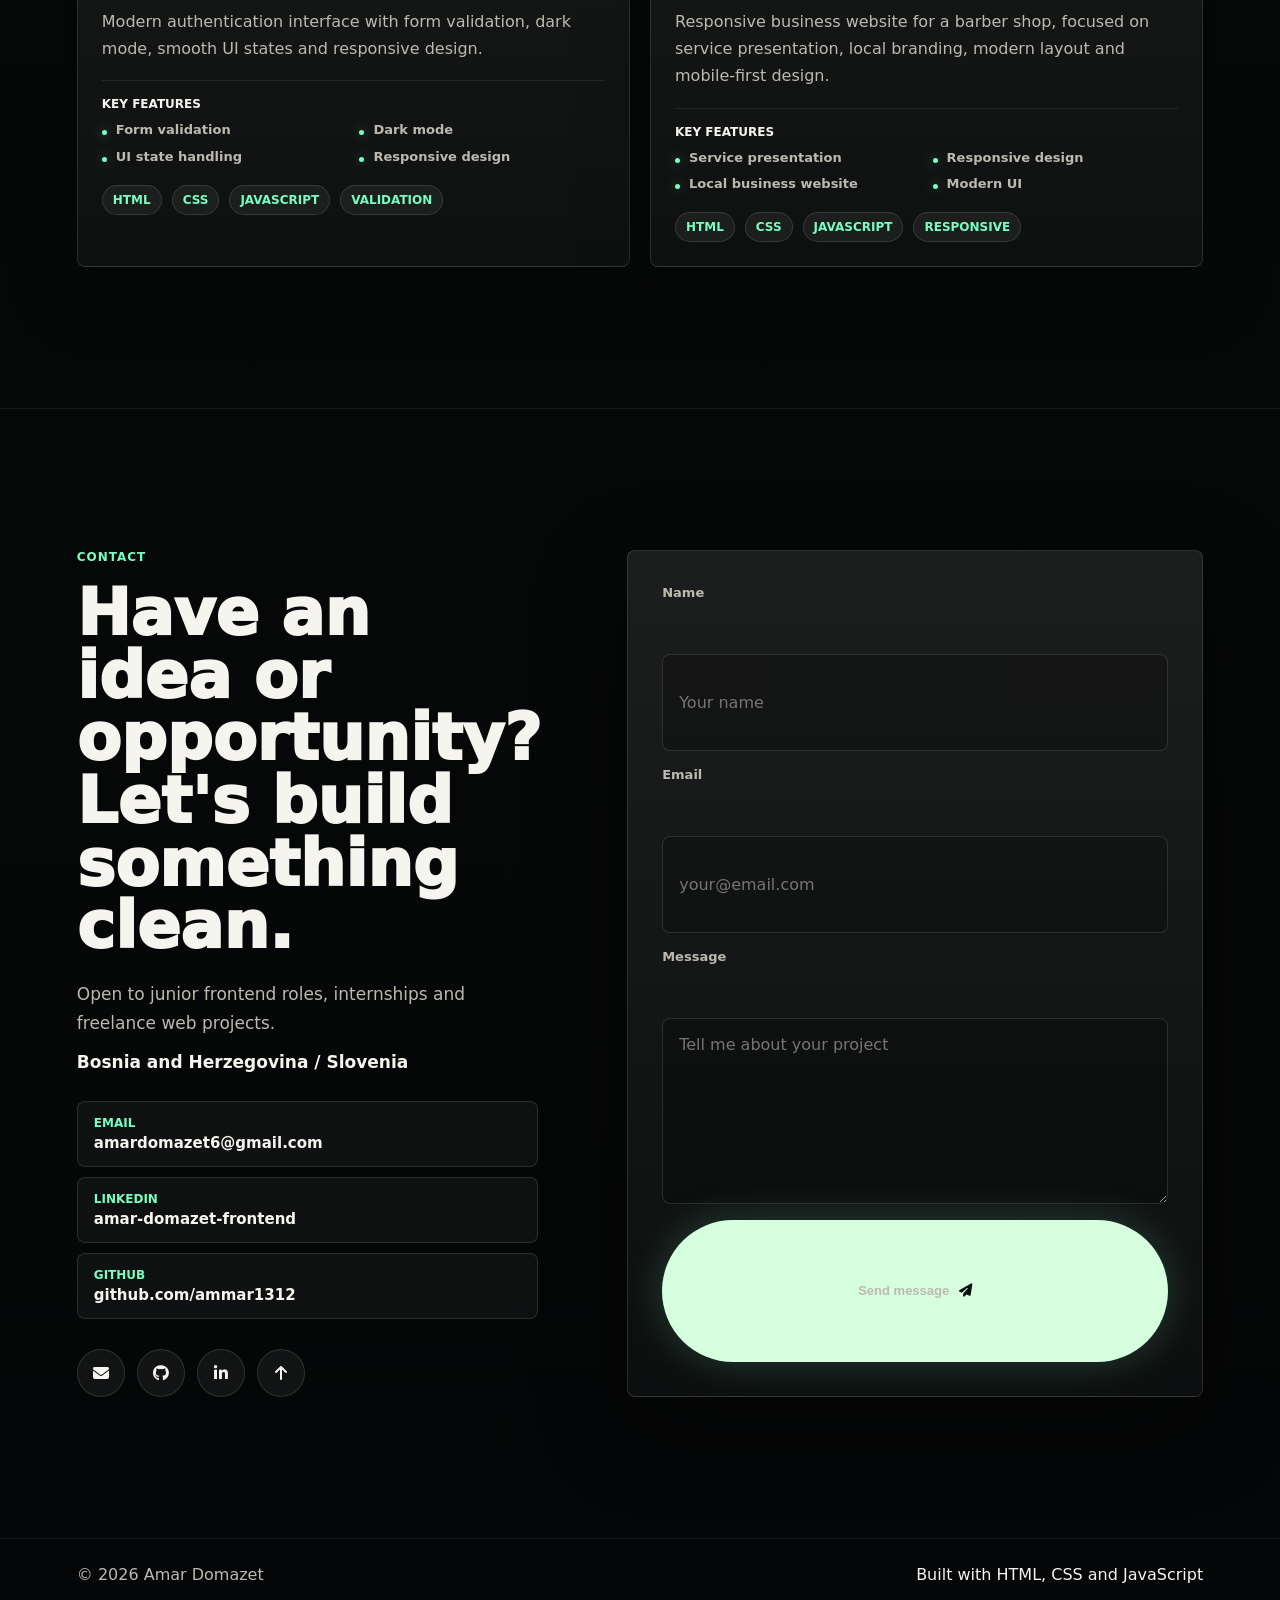
==== commit 47778551: "final polish" ====
--- a/index.html
+++ b/index.html
@@ -14,7 +14,7 @@
     <title>Amar Domazet | Frontend Developer</title>
     <link rel="icon" href="./favicon.svg" type="image/svg+xml">
     <link rel="preconnect" href="https://cdnjs.cloudflare.com">
-    <link rel="stylesheet" href="./style.css?v=20260522-10">
+    <link rel="stylesheet" href="./style.css?v=20260522-11">
     <link rel="stylesheet" href="https://cdnjs.cloudflare.com/ajax/libs/font-awesome/6.5.0/css/all.min.css">
 </head>
 <body>
@@ -46,7 +46,8 @@
                     <span>builds clean digital interfaces.</span>
                 </h1>
                 <p class="hero-lead">
-                    Frontend Developer building responsive web applications with HTML, CSS and JavaScript. Focused on clean UI, smooth interactions and user-friendly experiences.
+                    Frontend Developer focused on building responsive web applications with HTML, CSS and JavaScript.
+                    <span>Passionate about clean UI, API integrations and creating fast, intuitive user experiences across desktop and mobile devices.</span>
                 </p>
 
                 <div class="hero-actions">
@@ -58,7 +59,7 @@
                         <span>Let's talk</span>
                         <i class="fa-solid fa-paper-plane"></i>
                     </a>
-                    <a class="button ghost magnetic" href="./amar-domazet-cv.pdf" target="_blank" rel="noopener noreferrer">
+                    <a class="button ghost magnetic" href="./amar-domazet-cv.pdf" download target="_blank" rel="noopener noreferrer">
                         <span>Download CV</span>
                         <i class="fa-solid fa-file-arrow-down"></i>
                     </a>
@@ -95,8 +96,8 @@
                         <span>Projects</span>
                     </div>
                     <div>
-                        <strong data-target="100" data-suffix="%">0%</strong>
-                        <span>Learning mindset</span>
+                        <strong>Open</strong>
+                        <span>To Work</span>
                     </div>
                 </div>
             </div>
@@ -224,6 +225,15 @@
                         <span>JavaScript / Finance Dashboard</span>
                         <h3>Spendly Finance Manager</h3>
                         <p>Personal finance dashboard with full CRUD functionality, charts, analytics, LocalStorage persistence, search, filters, budgeting tools and responsive layout.</p>
+                        <div class="project-features">
+                            <strong>Key Features</strong>
+                            <ul>
+                                <li>CRUD transactions</li>
+                                <li>Chart.js analytics</li>
+                                <li>LocalStorage persistence</li>
+                                <li>Budget tracking</li>
+                            </ul>
+                        </div>
                         <div class="project-tags">
                             <span>HTML</span>
                             <span>CSS</span>
@@ -246,6 +256,15 @@
                         <span>JavaScript / API</span>
                         <h3>Atmos Weather App</h3>
                         <p>Responsive weather dashboard using OpenWeather API, dynamic video backgrounds, Lottie animations, geolocation, unit switching, hourly forecast and 5-day forecast.</p>
+                        <div class="project-features">
+                            <strong>Key Features</strong>
+                            <ul>
+                                <li>Live weather API</li>
+                                <li>Geolocation</li>
+                                <li>Dynamic themes</li>
+                                <li>Responsive design</li>
+                            </ul>
+                        </div>
                         <div class="project-tags">
                             <span>HTML</span>
                             <span>CSS</span>
@@ -267,6 +286,15 @@
                         <span>JavaScript</span>
                         <h3>Secure Login UI</h3>
                         <p>Modern authentication interface with form validation, dark mode, smooth UI states and responsive design.</p>
+                        <div class="project-features">
+                            <strong>Key Features</strong>
+                            <ul>
+                                <li>Form validation</li>
+                                <li>Dark mode</li>
+                                <li>UI state handling</li>
+                                <li>Responsive design</li>
+                            </ul>
+                        </div>
                         <div class="project-tags">
                             <span>HTML</span>
                             <span>CSS</span>
@@ -288,6 +316,15 @@
                         <span>Business Website</span>
                         <h3>CANI Barber Shop</h3>
                         <p>Responsive business website for a barber shop, focused on service presentation, local branding, modern layout and mobile-first design.</p>
+                        <div class="project-features">
+                            <strong>Key Features</strong>
+                            <ul>
+                                <li>Service presentation</li>
+                                <li>Responsive design</li>
+                                <li>Local business website</li>
+                                <li>Modern UI</li>
+                            </ul>
+                        </div>
                         <div class="project-tags">
                             <span>HTML</span>
                             <span>CSS</span>
@@ -306,6 +343,20 @@
                 <h2 class="text-reveal">Have an idea or opportunity? Let's build something clean.</h2>
                 <p class="contact-note">Open to junior frontend roles, internships and freelance web projects.</p>
                 <p class="contact-location">Bosnia and Herzegovina / Slovenia</p>
+                <div class="contact-details">
+                    <a href="mailto:amardomazet6@gmail.com">
+                        <span>Email</span>
+                        <strong>amardomazet6@gmail.com</strong>
+                    </a>
+                    <a href="https://www.linkedin.com/in/amar-domazet-frontend" target="_blank" rel="noopener noreferrer">
+                        <span>LinkedIn</span>
+                        <strong>amar-domazet-frontend</strong>
+                    </a>
+                    <a href="https://github.com/ammar1312" target="_blank" rel="noopener noreferrer">
+                        <span>GitHub</span>
+                        <strong>github.com/ammar1312</strong>
+                    </a>
+                </div>
                 <div class="social-links">
                     <a href="mailto:amardomazet6@gmail.com" aria-label="Email Amar">
                         <i class="fa-solid fa-envelope"></i>
@@ -344,8 +395,8 @@
     </main>
 
     <footer class="footer">
-        <p>&copy; 2026 Amar Domazet. All rights reserved.</p>
-        <span>Frontend Developer</span>
+        <p>&copy; 2026 Amar Domazet</p>
+        <span>Built with HTML, CSS and JavaScript</span>
     </footer>
 
     <script>
--- a/style.css
+++ b/style.css
@@ -208,6 +208,11 @@
     line-height: 1.7;
 }
 
+.hero-lead span {
+    display: block;
+    margin-top: 10px;
+}
+
 .hero-actions {
     display: flex;
     flex-wrap: wrap;
@@ -594,12 +599,14 @@
 .project-card {
     overflow: hidden;
     box-shadow: 0 20px 70px rgba(0, 0, 0, 0.34);
-    transition: transform 0.28s ease, border-color 0.28s ease;
+    transition: transform 0.28s ease, border-color 0.28s ease, box-shadow 0.28s ease, background 0.28s ease;
 }
 
 .project-card:hover {
     transform: translateY(-12px);
     border-color: rgba(213, 255, 222, 0.4);
+    background: linear-gradient(180deg, rgba(255, 255, 255, 0.105), rgba(255, 255, 255, 0.045));
+    box-shadow: 0 26px 80px rgba(0, 0, 0, 0.4), 0 0 38px rgba(118, 255, 190, 0.12);
 }
 
 .project-image {
@@ -684,6 +691,51 @@
     line-height: 1.7;
 }
 
+.project-features {
+    margin-top: 18px;
+    padding-top: 16px;
+    border-top: 1px solid rgba(255, 255, 255, 0.08);
+}
+
+.project-features strong {
+    display: block;
+    margin-bottom: 10px;
+    color: var(--text);
+    font-size: 12px;
+    font-weight: 900;
+    text-transform: uppercase;
+}
+
+.project-features ul {
+    display: grid;
+    grid-template-columns: repeat(2, minmax(0, 1fr));
+    gap: 8px 12px;
+    padding: 0;
+    margin: 0;
+    list-style: none;
+}
+
+.project-features li {
+    position: relative;
+    padding-left: 14px;
+    color: var(--muted);
+    font-size: 13px;
+    font-weight: 760;
+    line-height: 1.45;
+}
+
+.project-features li::before {
+    content: "";
+    position: absolute;
+    top: 0.7em;
+    left: 0;
+    width: 5px;
+    height: 5px;
+    border-radius: 50%;
+    background: var(--accent-2);
+    box-shadow: 0 0 12px rgba(118, 255, 190, 0.45);
+}
+
 .project-info .project-tags {
     margin-top: 18px;
 }
@@ -705,6 +757,43 @@
     margin-top: 10px;
     color: var(--text);
     font-weight: 800;
+}
+
+.contact-details {
+    display: grid;
+    gap: 10px;
+    max-width: 620px;
+    margin-top: 24px;
+}
+
+.contact-details a {
+    display: grid;
+    gap: 4px;
+    padding: 14px 16px;
+    border: 1px solid var(--line);
+    border-radius: 8px;
+    background: rgba(255, 255, 255, 0.045);
+    text-decoration: none;
+    transition: transform 0.22s ease, border-color 0.22s ease, background 0.22s ease;
+}
+
+.contact-details a:hover {
+    transform: translateY(-3px);
+    border-color: rgba(118, 255, 190, 0.42);
+    background: rgba(255, 255, 255, 0.07);
+}
+
+.contact-details span {
+    color: var(--accent-2);
+    font-size: 12px;
+    font-weight: 900;
+    text-transform: uppercase;
+}
+
+.contact-details strong {
+    color: var(--text);
+    font-size: 15px;
+    overflow-wrap: anywhere;
 }
 
 .social-links {
@@ -937,6 +1026,10 @@
     }
 
     .projects-grid {
+        grid-template-columns: 1fr;
+    }
+
+    .project-features ul {
         grid-template-columns: 1fr;
     }
 
